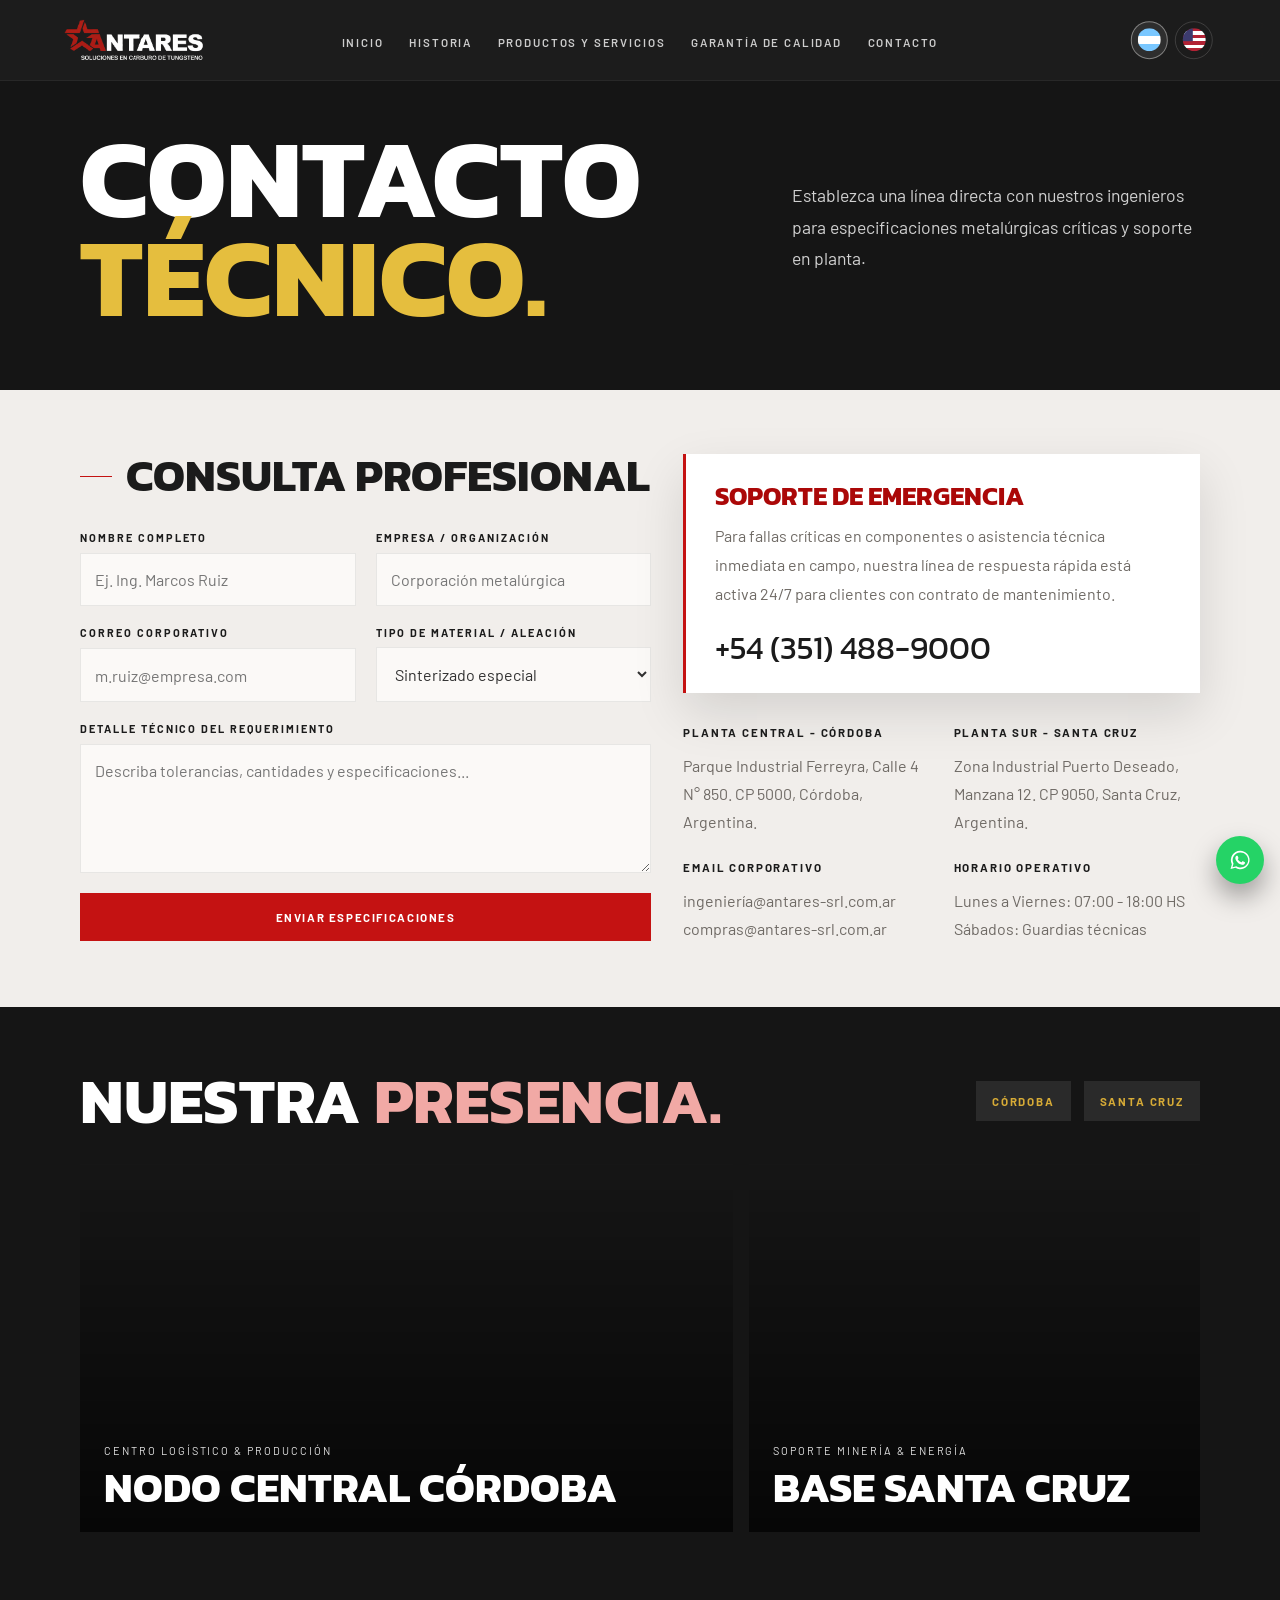
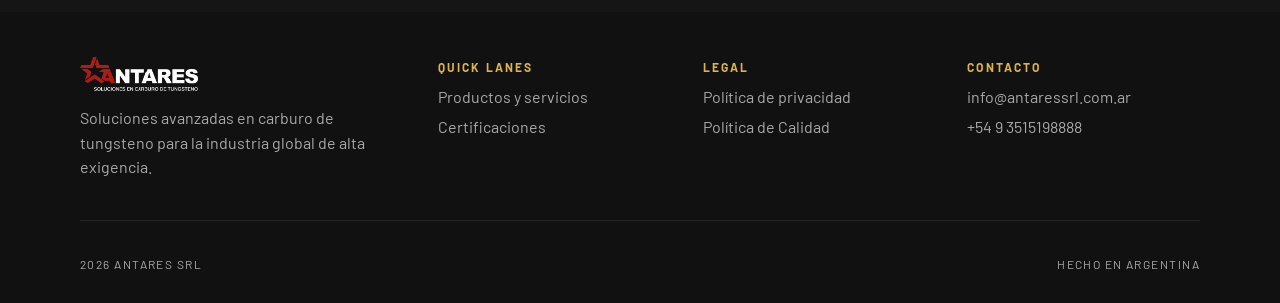
==== pages/contacto.html @ c2bf6ab9 "Empezamos con Garantia de Calidad" ====
<!DOCTYPE html>
<html lang="es">
<head>
  <meta charset="UTF-8">
  <meta name="viewport" content="width=device-width, initial-scale=1.0">
  <meta name="description" content="Contacto técnico Antares SRL para especificaciones metalúrgicas críticas, soporte en planta y consultas profesionales.">
  <title>Antares SRL | Contacto técnico</title>
  <link rel="preconnect" href="https://fonts.googleapis.com">
  <link rel="preconnect" href="https://fonts.gstatic.com" crossorigin>
  <link href="https://fonts.googleapis.com/css2?family=Barlow:wght@400;500;600;700;800&family=Kanit:wght@500;700;800&display=swap" rel="stylesheet">
  <link rel="stylesheet" href="../styles/styles.css">
</head>
<body data-page="contact">
  <a class="skip-link" href="#main-content">Saltar al contenido</a>

  <header class="site-header">
    <div class="container">
      <nav class="navbar" aria-label="Principal">
        <div class="brand" aria-label="Antares SRL">
          <img src="../assets/img/logonavbar-navbar.png" alt="Antares SRL">
        </div>

        <button
          class="menu-toggle"
          type="button"
          aria-expanded="false"
          aria-controls="mobile-menu"
          aria-label="Abrir menu"
        >
          <span></span>
          <span></span>
          <span></span>
        </button>

        <div class="nav-desktop">
          <ul class="nav-links">
            <li><a href="../index.html" data-i18n="nav.home">Inicio</a></li>
            <li><a href="sobrenosotros.html" data-i18n="nav.history">Historia</a></li>
            <li><a href="productosyservicios.html" data-i18n="nav.products">Productos y servicios</a></li>
            <li><a href="garantiadecalidad.html" data-i18n="nav.quality">Garantía de calidad</a></li>
            <li><a href="contacto.html" data-i18n="nav.contact">Contacto</a></li>
          </ul>

          <div class="nav-tools">
            <div class="language-switcher" role="group" aria-label="Selección de idioma">
              <button class="lang-btn is-active" type="button" data-lang="es" aria-label="Ver sitio en espanol">
                <span class="flag" aria-hidden="true">AR</span>
              </button>
              <button class="lang-btn" type="button" data-lang="en" aria-label="View site in English">
                <span class="flag" aria-hidden="true">US</span>
              </button>
            </div>
          </div>
        </div>
      </nav>
    </div>

    <div class="mobile-menu" id="mobile-menu" hidden>
      <div class="container mobile-menu__inner">
        <ul class="mobile-menu__links">
          <li><a href="../index.html" data-i18n="nav.home">Inicio</a></li>
          <li><a href="sobrenosotros.html" data-i18n="nav.history">Historia</a></li>
          <li><a href="productosyservicios.html" data-i18n="nav.products">Productos y servicios</a></li>
          <li><a href="garantiadecalidad.html" data-i18n="nav.quality">Garantía de calidad</a></li>
          <li><a href="contacto.html" data-i18n="nav.contact">Contacto</a></li>
        </ul>

        <div class="mobile-menu__footer">
          <div class="language-switcher" role="group" aria-label="Selección de idioma responsive">
            <button class="lang-btn is-active" type="button" data-lang="es" aria-label="Ver sitio en espanol">
              <span class="flag" aria-hidden="true">AR</span>
            </button>
            <button class="lang-btn" type="button" data-lang="en" aria-label="View site in English">
              <span class="flag" aria-hidden="true">US</span>
            </button>
          </div>
        </div>
      </div>
    </div>
  </header>

  <main id="main-content">
    <section class="contact-hero section-dark">
      <div class="container contact-hero__grid">
        <div>
          <h1 class="contact-hero__title">
            <span data-i18n="contact.heroTitleLine1">Contacto</span>
            <span class="contact-hero__accent" data-i18n="contact.heroTitleLine2">técnico.</span>
          </h1>
        </div>
        <p class="contact-hero__lead" data-i18n="contact.heroText">Establezca una línea directa con nuestros ingenieros para especificaciones metalúrgicas críticas y soporte en planta.</p>
      </div>
    </section>

    <section class="contact-main">
      <div class="container contact-main__grid">
        <div>
          <div class="contact-section-heading">
            <span class="contact-section-heading__line"></span>
            <h2 data-i18n="contact.formTitle">Consulta profesional</h2>
          </div>

          <form class="contact-form" id="contact-form">
            <label class="contact-form__field">
              <span data-i18n="contact.field1Label">Nombre completo</span>
              <input type="text" name="full_name" data-i18n-placeholder="contact.field1Placeholder" placeholder="Ej. Ing. Marcos Ruiz">
            </label>

            <label class="contact-form__field">
              <span data-i18n="contact.field2Label">Empresa / organización</span>
              <input type="text" name="company" data-i18n-placeholder="contact.field2Placeholder" placeholder="Corporación metalúrgica">
            </label>

            <label class="contact-form__field">
              <span data-i18n="contact.field3Label">Correo corporativo</span>
              <input type="email" name="email" data-i18n-placeholder="contact.field3Placeholder" placeholder="m.ruiz@empresa.com">
            </label>

            <label class="contact-form__field">
              <span data-i18n="contact.field4Label">Tipo de material / aleación</span>
              <select name="material">
                <option value="" data-i18n="contact.optionDefault">Sinterizado especial</option>
                <option value="carburo" data-i18n="contact.option1">Carburo de tungsteno</option>
                <option value="oilgas" data-i18n="contact.option2">Componentes Oil & Gas</option>
                <option value="corte" data-i18n="contact.option3">Herramental de corte</option>
              </select>
            </label>

            <label class="contact-form__field contact-form__field--full">
              <span data-i18n="contact.field5Label">Detalle técnico del requerimiento</span>
              <textarea name="detail" rows="5" data-i18n-placeholder="contact.field5Placeholder" placeholder="Describa tolerancias, cantidades y especificaciones..."></textarea>
            </label>

            <button class="button button--primary button--block contact-form__submit" type="submit" data-i18n="contact.submitButton">Enviar especificaciones</button>
          </form>
        </div>

        <div class="contact-side">
          <article class="contact-alert">
            <h3 data-i18n="contact.alertTitle">Soporte de emergencia</h3>
            <p data-i18n="contact.alertText">Para fallas críticas en componentes o asistencia técnica inmediata en campo, nuestra línea de respuesta rápida está activa 24/7 para clientes con contrato de mantenimiento.</p>
            <a class="contact-alert__phone" href="tel:+543514889000">+54 (351) 488-9000</a>
          </article>

          <div class="contact-details">
            <article class="contact-detail">
              <h3 data-i18n="contact.detail1Title">Planta central - Córdoba</h3>
              <p data-i18n="contact.detail1Text">Parque Industrial Ferreyra, Calle 4 N° 850. CP 5000, Córdoba, Argentina.</p>
            </article>

            <article class="contact-detail">
              <h3 data-i18n="contact.detail2Title">Planta sur - Santa Cruz</h3>
              <p data-i18n="contact.detail2Text">Zona Industrial Puerto Deseado, Manzana 12. CP 9050, Santa Cruz, Argentina.</p>
            </article>

            <article class="contact-detail">
              <h3 data-i18n="contact.detail3Title">Email corporativo</h3>
              <p>ingeniería@antares-srl.com.ar</p>
              <p>compras@antares-srl.com.ar</p>
            </article>

            <article class="contact-detail">
              <h3 data-i18n="contact.detail4Title">Horario operativo</h3>
              <p data-i18n="contact.detail4Text1">Lunes a Viernes: 07:00 - 18:00 HS</p>
              <p data-i18n="contact.detail4Text2">Sábados: Guardias técnicas</p>
            </article>
          </div>
        </div>
      </div>
    </section>

    <section class="contact-presence section-dark">
      <div class="container">
        <div class="contact-presence__header">
          <h2 class="contact-presence__title">
            <span data-i18n="contact.presenceTitleLine1">Nuestra</span>
            <span class="contact-presence__accent" data-i18n="contact.presenceTitleLine2">presencia.</span>
          </h2>

          <div class="contact-presence__tabs">
            <span data-i18n="contact.tab1">Córdoba</span>
            <span data-i18n="contact.tab2">Santa Cruz</span>
          </div>
        </div>

        <div class="contact-presence__grid">
          <article class="presence-card presence-card--large">
            <div class="presence-card__image presence-card__image--cordoba" aria-hidden="true"></div>
            <div class="presence-card__content">
              <p class="presence-card__eyebrow" data-i18n="contact.presenceCard1Eyebrow">Centro logístico & producción</p>
              <h3 data-i18n="contact.presenceCard1Title">Nodo central Córdoba</h3>
            </div>
          </article>

          <article class="presence-card">
            <div class="presence-card__image presence-card__image--santacruz" aria-hidden="true"></div>
            <div class="presence-card__content">
              <p class="presence-card__eyebrow" data-i18n="contact.presenceCard2Eyebrow">Soporte minería & energía</p>
              <h3 data-i18n="contact.presenceCard2Title">Base Santa Cruz</h3>
            </div>
          </article>
        </div>
      </div>
    </section>
  </main>

  <footer class="site-footer">
    <div class="container footer__grid">
      <div>
        <a class="brand brand--footer" href="../index.html" aria-label="Antares SRL inicio">
          <img src="../assets/img/logonavbar-navbar.png" alt="Antares SRL">
        </a>
        <p class="footer__text" data-i18n="footer.description">Soluciones avanzadas en carburo de tungsteno para la industria global de alta exigencia.</p>
      </div>

      <div>
        <h3 class="footer__title" data-i18n="footer.linksTitle">Quick lanes</h3>
        <ul class="footer__list">
          <li><a href="productosyservicios.html" data-i18n="footer.link1">Productos y servicios</a></li>
          <li><a href="garantiadecalidad.html" data-i18n="footer.link2">Certificaciones</a></li>
        </ul>
      </div>

      <div>
        <h3 class="footer__title" data-i18n="footer.legalTitle">Legal</h3>
        <ul class="footer__list">
          <li><a href="#" data-i18n="footer.legal1">Política de privacidad</a></li>
          <li><a href="garantiadecalidad.html" data-i18n="footer.legal2">Política de Calidad</a></li>
        </ul>
      </div>

      <div>
        <h3 class="footer__title" data-i18n="footer.contactTitle">Contacto</h3>
        <ul class="footer__list footer__list--contact">
          <li><a href="mailto:info@antaressrl.com.ar" data-i18n="footer.contactEmail">info@antaressrl.com.ar</a></li>
          <li><a href="tel:+5493515198888" data-i18n="footer.contactPhone">+54 9 3515198888</a></li>
        </ul>
      </div>
    </div>
    <div class="container footer__bottom">
      <p data-i18n="footer.copy">2026 ANTARES SRL</p>
      <p data-i18n="footer.signature">HECHO EN ARGENTINA</p>
    </div>
  </footer>

  <a class="whatsapp-fab" href="https://wa.me/5493515198888?text=Hola%20Antares%2C%20quisiera%20hacer%20una%20consulta." target="_blank" rel="noopener noreferrer" aria-label="Escribir por WhatsApp" title="WhatsApp">WA</a>

  <script src="../script/script.js" defer></script>
</body>
</html>
---- styles/styles.css ----
:root {
  --color-bg: #f2efec;
  --color-surface: #ffffff;
  --color-surface-alt: #e8e1db;
  --color-dark: #101010;
  --color-dark-soft: #292929;
  --color-text: #1b1b1b;
  --color-text-muted: #6f6a65;
  --color-text-inverse: #f5f0ea;
  --color-line: rgba(255, 255, 255, 0.12);
  --color-line-dark: rgba(16, 16, 16, 0.08);
  --color-accent: #c41212;
  --color-accent-deep: #7d0f0f;
  --color-gold: #d8a63b;
  --container: min(1120px, calc(100% - 2rem));
  --header-height: 5rem;
  --radius-sm: 0.25rem;
  --radius-md: 0.5rem;
  --radius-lg: 1rem;
  --shadow-soft: 0 1.25rem 3rem rgba(8, 8, 8, 0.12);
  --transition: 200ms ease;
}

*,
*::before,
*::after {
  box-sizing: border-box;
}

html {
  scroll-behavior: smooth;
  overflow-x: hidden;
}

body {
  margin: 0;
  min-width: 0;
  overflow-x: hidden;
  font-family: "Barlow", sans-serif;
  background: var(--color-bg);
  color: var(--color-text);
}

img {
  display: block;
  max-width: 100%;
}

a {
  color: inherit;
  text-decoration: none;
}

button,
input,
textarea,
select {
  font: inherit;
}

button {
  cursor: pointer;
}

.skip-link {
  position: absolute;
  top: -3rem;
  left: 1rem;
  z-index: 200;
  padding: 0.75rem 1rem;
  background: var(--color-surface);
  color: var(--color-dark);
  transition: top var(--transition);
}

.skip-link:focus {
  top: 1rem;
}

.container {
  width: var(--container);
  margin: 0 auto;
}

.section-dark {
  background: var(--color-dark);
  color: var(--color-text-inverse);
}

.eyebrow {
  margin: 0 0 1rem;
  font-size: 0.7rem;
  font-weight: 700;
  letter-spacing: 0.3em;
  text-transform: uppercase;
}

.eyebrow--gold {
  color: var(--color-gold);
}

.eyebrow--muted {
  color: #9a938c;
}

.eyebrow--red {
  color: #dd4d4d;
}

.section-title {
  margin: 0;
  max-width: 16ch;
  font-family: "Kanit", sans-serif;
  font-size: clamp(2.2rem, 4.5vw, 4rem);
  line-height: 0.95;
  text-transform: uppercase;
}

.section-title--light {
  color: var(--color-text-inverse);
}

.section-text,
.section-kicker,
.footer__text,
.sector-item p,
.portfolio-card p {
  color: var(--color-text-muted);
  line-height: 1.7;
}

.section-kicker--light {
  color: rgba(245, 240, 234, 0.68);
}

.section-marker {
  width: 0.125rem;
  height: 2.5rem;
  margin-bottom: 1.5rem;
  background: var(--color-accent);
}

.button {
  display: inline-flex;
  align-items: center;
  justify-content: center;
  min-height: 3rem;
  padding: 0.95rem 1.6rem;
  border: 1px solid transparent;
  font-size: 0.72rem;
  font-weight: 700;
  letter-spacing: 0.14em;
  text-transform: uppercase;
  transition: transform var(--transition), background-color var(--transition), border-color var(--transition), color var(--transition);
}

.button:hover,
.button:focus-visible {
  transform: translateY(-2px);
}

.button--primary {
  background: var(--color-accent);
  color: #fff;
}

.button--primary:hover,
.button--primary:focus-visible {
  background: #dc1b1b;
}

.button--ghost {
  border-color: rgba(255, 255, 255, 0.2);
  color: var(--color-text-inverse);
  background: rgba(255, 255, 255, 0.02);
}

.button--ghost:hover,
.button--ghost:focus-visible {
  border-color: rgba(255, 255, 255, 0.45);
  background: rgba(255, 255, 255, 0.08);
}

.button--light {
  background: #fff;
  color: var(--color-dark);
}

.button--small {
  min-height: 2.6rem;
  padding-inline: 1.2rem;
}

.button--block {
  width: 100%;
}

.text-link {
  display: inline-flex;
  align-items: center;
  gap: 0.5rem;
  margin-top: 1.4rem;
  font-size: 0.72rem;
  font-weight: 700;
  letter-spacing: 0.16em;
  text-transform: uppercase;
}

.text-link::after {
  content: "->";
}

.site-header {
  position: sticky;
  top: 0;
  z-index: 100;
  background: rgba(10, 10, 10, 0.92);
  backdrop-filter: blur(14px);
  border-bottom: 1px solid rgba(255, 255, 255, 0.05);
}

.navbar {
  display: flex;
  align-items: center;
  justify-content: center;
  min-height: var(--header-height);
  gap: 1rem;
}

body[data-page="home"] .navbar {
  justify-content: center;
}

.brand {
  display: inline-flex;
  align-items: center;
  font-family: "Kanit", sans-serif;
  font-size: 1rem;
  font-weight: 800;
  letter-spacing: 0.08em;
  color: #fff;
}

.brand img {
  display: block;
  height: 2.51rem;
  width: auto;
}

.brand--footer {
  display: inline-block;
  margin-bottom: 0.55rem;
  transform: translateY(-0.2rem);
}

.brand--footer img {
  height: 2.15rem;
}

.nav-desktop {
  display: flex;
  align-items: center;
  gap: 1.5rem;
}

.nav-links,
.footer__list,
.mobile-menu__links {
  margin: 0;
  padding: 0;
  list-style: none;
}

.nav-links {
  display: flex;
  align-items: center;
  gap: 1.6rem;
}

.nav-links a,
.mobile-menu__links a {
  position: relative;
  font-size: 0.72rem;
  font-weight: 600;
  letter-spacing: 0.16em;
  text-transform: uppercase;
  color: rgba(255, 255, 255, 0.78);
}

.nav-links a:hover,
.nav-links a:focus-visible,
.mobile-menu__links a:hover,
.mobile-menu__links a:focus-visible {
  color: #fff;
}

.nav-links a::after,
.mobile-menu__links a::after {
  content: "";
  position: absolute;
  left: 0;
  bottom: -0.4rem;
  width: 100%;
  height: 1px;
  transform: scaleX(0);
  transform-origin: left;
  background: var(--color-accent);
  transition: transform var(--transition);
}

.nav-links a:hover::after,
.nav-links a:focus-visible::after,
.mobile-menu__links a:hover::after,
.mobile-menu__links a:focus-visible::after {
  transform: scaleX(1);
}

.nav-tools {
  display: flex;
  align-items: center;
  gap: 1rem;
}

.whatsapp-fab {
  position: fixed;
  right: max(1rem, env(safe-area-inset-right));
  bottom: max(1rem, env(safe-area-inset-bottom));
  z-index: 220;
  display: inline-flex;
  align-items: center;
  justify-content: center;
  width: 3rem;
  height: 3rem;
  border-radius: 999px;
  background: #25d366;
  color: transparent;
  font-size: 0;
  box-shadow: 0 0.8rem 1.6rem rgba(0, 0, 0, 0.35);
  transition: transform var(--transition), box-shadow var(--transition), background-color var(--transition);
}

.whatsapp-fab::before {
  content: "";
  width: 1.34rem;
  height: 1.34rem;
  background-image: url("data:image/svg+xml,%3Csvg xmlns='http://www.w3.org/2000/svg' viewBox='0 0 32 32'%3E%3Cpath fill='%23fff' d='M16 5.3A10.7 10.7 0 0 0 6.8 21l-1.4 5.1 5.3-1.4A10.7 10.7 0 1 0 16 5.3m0-2.3A13 13 0 1 1 9.6 27l-7 1.9L4.5 22A13 13 0 0 1 16 3z'/%3E%3Cpath fill='%23fff' d='M22.2 18.7c-.3-.1-1.8-.9-2.1-1-.3-.1-.5-.2-.8.2-.2.3-.8 1-1 1.2-.2.2-.4.2-.7.1-.3-.2-1.5-.5-2.8-1.7-1-.9-1.7-2-1.9-2.4-.2-.3 0-.5.1-.6.1-.1.3-.4.5-.5.1-.2.2-.3.3-.5.1-.2 0-.4 0-.5-.1-.1-.8-1.9-1-2.5-.2-.5-.4-.5-.7-.5h-.6c-.2 0-.6.1-.9.4-.3.3-1.2 1.2-1.2 2.9s1.2 3.5 1.3 3.8c.2.2 2.4 3.8 5.8 5.1 2.8 1 3.4.8 4 .7.7-.1 2-.9 2.3-1.8.3-.9.3-1.6.2-1.8 0-.2-.3-.3-.6-.5z'/%3E%3C/svg%3E");
  background-repeat: no-repeat;
  background-position: center;
  background-size: contain;
}

.whatsapp-fab:hover,
.whatsapp-fab:focus-visible {
  background: #1fbe5b;
  transform: translateY(-2px);
  box-shadow: 0 1rem 1.8rem rgba(0, 0, 0, 0.4);
}

@media (min-width: 901px) {
  .site-header .navbar {
    position: relative;
  }

  .site-header .brand {
    position: absolute;
    top: 50%;
    left: 0;
    transform: translate(-0.95rem, -50%);
  }

  .nav-desktop {
    justify-content: center;
    gap: 1.5rem;
  }

  .nav-tools {
    position: absolute;
    top: 50%;
    right: 0;
    margin-right: 0;
    transform: translate(0.8rem, -50%);
  }
}

.language-switcher {
  display: inline-flex;
  align-items: center;
  gap: 0.45rem;
}

.lang-btn {
  display: inline-flex;
  align-items: center;
  justify-content: center;
  width: 2.35rem;
  height: 2.35rem;
  border: 1px solid rgba(255, 255, 255, 0.15);
  border-radius: 999px;
  background: transparent;
  color: rgba(255, 255, 255, 0.8);
  transition: border-color var(--transition), background-color var(--transition), color var(--transition), transform var(--transition);
}

.lang-btn:hover,
.lang-btn:focus-visible,
.lang-btn.is-active {
  border-color: rgba(255, 255, 255, 0.4);
  background: rgba(255, 255, 255, 0.08);
  color: #fff;
}

.flag {
  position: relative;
  display: inline-flex;
  align-items: center;
  justify-content: center;
  width: 1.45rem;
  height: 1.45rem;
  border-radius: 999px;
  overflow: hidden;
  font-size: 0.48rem;
  font-weight: 800;
  letter-spacing: 0.05em;
  text-indent: -999px;
}

.flag::before {
  content: "";
  position: absolute;
  inset: 0;
}

[data-lang="es"] .flag::before {
  background:
    linear-gradient(to bottom, #79c7ff 0 33.33%, #ffffff 33.33% 66.66%, #79c7ff 66.66% 100%);
}

[data-lang="en"] .flag::before {
  background:
    linear-gradient(to bottom, #b22234 0 14.28%, #ffffff 14.28% 28.56%, #b22234 28.56% 42.84%, #ffffff 42.84% 57.12%, #b22234 57.12% 71.4%, #ffffff 71.4% 85.68%, #b22234 85.68% 100%);
}

[data-lang="en"] .flag::after {
  content: "";
  position: absolute;
  top: 0;
  left: 0;
  width: 45%;
  height: 55%;
  background: #3c3b6e;
}

.menu-toggle {
  display: none;
  flex-direction: column;
  gap: 0.32rem;
  padding: 0.5rem;
  border: 0;
  background: transparent;
}

.menu-toggle span {
  width: 1.6rem;
  height: 2px;
  background: #fff;
  transition: transform var(--transition), opacity var(--transition);
}

.menu-toggle.is-open span:nth-child(1) {
  transform: translateY(6px) rotate(45deg);
}

.menu-toggle.is-open span:nth-child(2) {
  opacity: 0;
}

.menu-toggle.is-open span:nth-child(3) {
  transform: translateY(-6px) rotate(-45deg);
}

.mobile-menu {
  border-top: 1px solid rgba(255, 255, 255, 0.06);
  background: rgba(12, 12, 12, 0.98);
}

.mobile-menu__inner {
  padding: 1.5rem 0 2rem;
}

.mobile-menu__links {
  display: grid;
  gap: 1.2rem;
}

.mobile-menu__footer {
  display: grid;
  gap: 1rem;
  margin-top: 2rem;
}

.hero {
  position: relative;
  min-height: calc(100vh - var(--header-height));
  overflow: clip;
}

.hero__media,
.hero__overlay {
  position: absolute;
  inset: 0;
}

.hero__media {
  background:
    linear-gradient(180deg, rgba(0, 0, 0, 0.25), rgba(0, 0, 0, 0.35)),
    url("../assets/img/soluciones.png") center/cover no-repeat;
  transform: scale(1);
}

.hero__overlay {
  background:
    radial-gradient(circle at 20% 30%, rgba(180, 91, 14, 0.3), transparent 26%),
    linear-gradient(90deg, rgba(0, 0, 0, 0.78), rgba(0, 0, 0, 0.35) 55%, rgba(0, 0, 0, 0.82));
}

.hero__content {
  position: relative;
  display: grid;
  align-content: center;
  justify-items: center;
  min-height: calc(100vh - var(--header-height));
  padding: 5rem 0 6rem;
  text-align: center;
}

.hero__content .eyebrow {
  margin-bottom: -0.85rem;
  transform: translateY(0.55rem);
  text-align: center;
  position: relative;
  z-index: 1;
}

.hero__title {
  margin: 0;
  max-width: 10ch;
  font-family: "Kanit", sans-serif;
  font-size: clamp(3rem, 10vw, 6.5rem);
  line-height: 0.9;
  text-transform: uppercase;
  text-wrap: balance;
}

.hero__title span {
  display: block;
}

.hero__accent {
  color: #e02b2b;
}

.hero__brand-mark {
  display: inline-flex;
  align-items: center;
  justify-content: center;
  width: min(30rem, 78vw);
  margin-top: -0.25rem;
  padding: 0 clamp(1rem, 3vw, 2rem) clamp(1rem, 3vw, 2rem);
  filter: drop-shadow(0 1.25rem 2rem rgba(0, 0, 0, 0.48));
}

.hero__brand-mark img {
  width: 100%;
  height: auto;
}

.hero__actions {
  display: flex;
  flex-wrap: wrap;
  justify-content: center;
  gap: 1rem;
  margin-top: 2rem;
}

.about-hero {
  position: relative;
  min-height: 44rem;
  overflow: clip;
}

.about-hero__image,
.about-hero__overlay {
  position: absolute;
  inset: 0;
}

.about-hero__image {
  background:
    url("../assets/img/siterizadodeprecision.png") center/cover no-repeat;
}

.about-hero__overlay {
  background:
    linear-gradient(90deg, rgba(10, 10, 10, 0.86) 0%, rgba(10, 10, 10, 0.62) 48%, rgba(10, 10, 10, 0.25) 100%),
    linear-gradient(180deg, rgba(10, 10, 10, 0.08), rgba(10, 10, 10, 0.2));
}

.about-hero__content {
  position: relative;
  display: grid;
  align-content: center;
  min-height: 44rem;
  padding: 4rem 0 5rem;
}

.about-hero__title {
  margin: 0;
  max-width: 8ch;
  font-family: "Kanit", sans-serif;
  font-size: clamp(3rem, 9vw, 6.1rem);
  line-height: 0.9;
  text-transform: uppercase;
}

.about-hero__title span {
  display: block;
}

.about-hero__accent {
  color: #cf1414;
}

.about-hero__lead {
  max-width: 38rem;
  margin: 1.5rem 0 0;
  color: rgba(255, 255, 255, 0.8);
  line-height: 1.75;
}

.about-story {
  padding: 4rem 0 4.5rem;
  background: #f1eeeb;
}

.about-story__grid {
  display: grid;
  grid-template-columns: minmax(0, 0.95fr) minmax(22rem, 1.15fr);
  gap: 2rem;
  align-items: start;
}

.about-story__title,
.about-capacity__title {
  margin: 0 0 1.5rem;
  font-family: "Kanit", sans-serif;
  font-size: clamp(2.2rem, 5vw, 4rem);
  line-height: 0.9;
  text-transform: uppercase;
}

.about-story__copy p {
  margin: 0 0 1.5rem;
  max-width: 31rem;
  color: var(--color-text-muted);
  line-height: 1.8;
}

.about-story__metric {
  display: flex;
  align-items: baseline;
  gap: 1rem;
  margin-top: 2rem;
}

.about-story__metric strong {
  font-family: "Kanit", sans-serif;
  font-size: 2.4rem;
  line-height: 1;
  color: var(--color-accent);
}

.about-story__metric span {
  font-size: 0.72rem;
  letter-spacing: 0.18em;
  text-transform: uppercase;
  color: #7c746d;
}

.about-story__media {
  display: grid;
  grid-template-columns: repeat(2, minmax(0, 1fr));
  gap: 1rem;
}

.about-story__image {
  min-height: 22rem;
  margin: 0;
  border-bottom: 2px solid var(--color-accent);
  box-shadow: var(--shadow-soft);
}

.about-story__image--landscape {
  grid-column: 1 / -1;
  min-height: 12rem;
}

.about-story__image--powder {
  background:
    linear-gradient(180deg, rgba(0, 0, 0, 0.18), rgba(0, 0, 0, 0.18)),
    url("../assets/img/HyN.png") center/cover no-repeat;
}

.about-story__image--machining {
  background:
    linear-gradient(180deg, rgba(0, 0, 0, 0.18), rgba(0, 0, 0, 0.18)),
    url("../assets/img/abuelo.png") center/cover no-repeat;
}

.about-story__image--landscape {
  background:
    linear-gradient(180deg, rgba(0, 0, 0, 0.12), rgba(0, 0, 0, 0.12)),
    url("../assets/img/pampaolaen.png") center/cover no-repeat;
}

.about-story__image--hyn-pampa {
  grid-column: 1 / -1;
  min-height: 0;
  border-bottom: 0;
  box-shadow: none;
}

.about-story__image--hyn-pampa img {
  width: min(100%, 44rem);
  margin: 0 auto;
  filter: none;
  border-bottom: 2px solid var(--color-accent);
  box-shadow: var(--shadow-soft);
}

.about-capacity {
  padding: 4.5rem 0 5rem;
}

.about-capacity__title {
  color: #fff;
}

.about-capacity__grid {
  display: grid;
  grid-template-columns: minmax(0, 1.2fr) minmax(22rem, 1fr);
  gap: 1rem;
}

.capacity-card {
  position: relative;
  overflow: hidden;
  min-height: 12rem;
  background: #1b1b1b;
  border: 1px solid rgba(255, 255, 255, 0.08);
}

.capacity-card__content {
  position: relative;
  z-index: 1;
  height: 100%;
  padding: 1.75rem;
}

.capacity-card__content h3 {
  margin: 0 0 0.75rem;
  color: #fff;
  font-family: "Kanit", sans-serif;
  font-size: 1.25rem;
  text-transform: uppercase;
}

.capacity-card__content p {
  margin: 0;
  max-width: 26rem;
  color: rgba(255, 255, 255, 0.74);
  line-height: 1.7;
}

.capacity-card--main {
  min-height: 28rem;
}

.capacity-card__image {
  position: absolute;
  inset: 0;
  background:
    linear-gradient(180deg, rgba(0, 0, 0, 0.18), rgba(0, 0, 0, 0.74)),
    url("../assets/img/planta.png") center/cover no-repeat;
}

.capacity-card__index {
  display: inline-block;
  margin-bottom: 1rem;
  font-family: "Kanit", sans-serif;
  font-size: 2.1rem;
  color: #e0b13a;
}

.capacity-stack {
  display: grid;
  gap: 1rem;
}

.capacity-card--wide {
  min-height: 14rem;
  border-right: 2px solid var(--color-accent);
  background: linear-gradient(135deg, #262626, #171717);
}

.capacity-stack__row {
  display: grid;
  grid-template-columns: minmax(0, 1fr) minmax(12rem, 0.78fr);
  gap: 1rem;
}

.capacity-card--logo {
  border-left: 2px solid var(--color-accent);
}

.capacity-card__mark {
  display: inline-block;
  margin-bottom: 2rem;
  color: var(--color-accent);
  font-family: "Kanit", sans-serif;
  font-size: 1.8rem;
  letter-spacing: 0.06em;
  text-transform: uppercase;
}

.capacity-card__mark--compact {
  font-size: 1rem;
  font-weight: 700;
  letter-spacing: 0.08em;
  line-height: 1.4;
}

.capacity-card--narrow {
  border-left: 2px solid #d7ab36;
}

.capacity-card__symbol {
  display: inline-block;
  margin-bottom: 2rem;
  color: #d7ab36;
  font-family: "Kanit", sans-serif;
  font-size: 0.95rem;
  font-weight: 700;
  letter-spacing: 0.08em;
  line-height: 1.4;
  text-transform: uppercase;
}

.about-timeline {
  display: grid;
  grid-template-columns: repeat(4, minmax(0, 1fr));
  gap: 2rem;
  margin-top: 4rem;
}

.timeline-item {
  position: relative;
  padding-top: 1.5rem;
}

.timeline-item::before {
  content: "";
  position: absolute;
  left: 0;
  top: 0;
  width: 1px;
  height: 1rem;
  background: #d9ab37;
}

.timeline-item::after {
  content: "";
  position: absolute;
  left: -0.2rem;
  top: 0.6rem;
  width: 0.45rem;
  height: 0.45rem;
  border-radius: 50%;
  background: #d9ab37;
}

.timeline-item__year {
  display: inline-block;
  margin-bottom: 1rem;
  color: #d9ab37;
  font-family: "Kanit", sans-serif;
  font-size: 1.8rem;
}

.timeline-item h3 {
  margin: 0 0 0.6rem;
  color: #fff;
  font-size: 0.85rem;
  letter-spacing: 0.08em;
  text-transform: uppercase;
}

.timeline-item p {
  margin: 0;
  color: rgba(255, 255, 255, 0.7);
  line-height: 1.7;
}

.about-cta {
  padding: 4.5rem 0 5rem;
  border-top: 1px solid rgba(255, 255, 255, 0.06);
}

.about-cta__content {
  display: grid;
  justify-items: center;
  text-align: center;
}

.about-cta__eyebrow {
  padding: 0.4rem 0.8rem;
  border: 1px solid rgba(216, 166, 59, 0.55);
}

.about-cta__title {
  margin: 1rem 0 2rem;
  font-family: "Kanit", sans-serif;
  font-size: clamp(2.5rem, 7vw, 5rem);
  line-height: 0.92;
  text-transform: uppercase;
}

.about-cta__title span {
  display: block;
}

.about-cta__accent {
  color: var(--color-accent);
}

.about-cta__actions {
  display: flex;
  flex-wrap: wrap;
  justify-content: center;
  gap: 1rem;
}

.about-footer {
  padding: 2.5rem 0 2rem;
  border-top: 1px solid rgba(255, 255, 255, 0.08);
  background: #111111;
  color: rgba(255, 255, 255, 0.72);
}

.about-footer__grid {
  display: grid;
  grid-template-columns: minmax(0, 1.1fr) minmax(0, 1fr) minmax(14rem, 0.9fr);
  gap: 2rem;
  align-items: start;
}

.about-footer__brand {
  margin: 0 0 1rem;
  color: #d9ab37;
  font-size: 1rem;
}

.about-footer__links {
  display: grid;
  gap: 0.8rem;
  font-size: 0.72rem;
  letter-spacing: 0.16em;
  text-transform: uppercase;
}

.about-footer__location,
.about-footer__copy {
  font-size: 0.82rem;
  line-height: 1.7;
}

.about-footer__copy {
  grid-column: 3;
  align-self: end;
}

.products-hero,
.products-section {
  background: #141414;
  color: #fff;
}

.products-hero {
  padding: 3rem 0 2.5rem;
}

.products-hero__grid {
  display: grid;
  grid-template-columns: minmax(0, 1.1fr) minmax(12rem, 0.35fr);
  gap: 2rem;
  align-items: end;
}

.products-hero__title {
  margin: 0;
  font-family: "Kanit", sans-serif;
  font-size: clamp(3.5rem, 10vw, 6.8rem);
  line-height: 0.9;
  text-transform: uppercase;
}

.products-hero__title span {
  display: block;
}

.products-hero__accent {
  color: var(--color-accent);
}

.products-hero__lead {
  max-width: 42rem;
  margin: 1.5rem 0 0;
  color: rgba(255, 255, 255, 0.8);
  font-size: 1.1rem;
  line-height: 1.8;
}

.products-hero__cert {
  padding-left: 1.25rem;
  border-left: 2px solid #d7ab36;
  font-size: 0.78rem;
  line-height: 1.7;
  text-transform: uppercase;
}

.products-hero__cert-label {
  margin: 0 0 0.4rem;
  color: #d7ab36;
  letter-spacing: 0.16em;
}

.products-hero__cert p {
  margin: 0;
}

.products-section {
  padding: 2.2rem 0 4rem;
}

.products-section--oilgas {
  padding-top: 1rem;
  padding-bottom: 5rem;
}

.products-section--services {
  padding-top: 0;
  padding-bottom: 4.5rem;
}

.products-heading {
  display: flex;
  align-items: center;
  gap: 0.9rem;
  margin-bottom: 2rem;
}

.products-heading__line {
  width: 1.9rem;
  height: 0.12rem;
  background: #d7ab36;
}

.products-heading h2 {
  margin: 0;
  font-family: "Kanit", sans-serif;
  font-size: clamp(1.9rem, 4vw, 3rem);
  line-height: 1;
  text-transform: uppercase;
}

.products-heading h2,
.tech-card h3,
.tech-card__tag,
.oilgas-info h3,
.oilgas-info__tag,
.service-card h3,
.catalog-modal__title,
.catalog-modal__card h3,
.products-band h2 {
  overflow-wrap: anywhere;
}

.products-cards {
  display: grid;
  grid-template-columns: repeat(4, minmax(0, 1fr));
  gap: 1.2rem;
}

.tooling-grid {
  display: grid;
  grid-template-columns: minmax(0, 1.35fr) minmax(22rem, 0.95fr);
  gap: 1.5rem;
  align-items: stretch;
}

.products-cards--tooling {
  grid-template-columns: repeat(2, minmax(0, 1fr));
  grid-auto-rows: auto;
}

.products-cards--tooling .tech-card {
  min-height: 0;
  aspect-ratio: 1 / 1;
}

.tooling-hero-card {
  position: relative;
  min-height: 28rem;
  overflow: hidden;
  background: #1c1c1c;
  box-shadow: 0 1.4rem 3rem rgba(0, 0, 0, 0.22);
}

.tooling-hero-card__image {
  position: absolute;
  inset: 0;
  background:
    linear-gradient(90deg, rgba(20, 20, 20, 0.18), rgba(20, 20, 20, 0.7)),
    url("../assets/img/catalogo/01Herramental.jpeg") center/cover no-repeat;
  opacity: 0.9;
  transform: scale(1.01);
}

.tech-card {
  min-height: 18rem;
  padding: 1.5rem;
  background: #2b2b2b;
  border: 1px solid rgba(255, 255, 255, 0.05);
  border-bottom-color: rgba(0, 0, 0, 0.28);
  box-shadow: 0 1rem 2.5rem rgba(0, 0, 0, 0.16);
}

.tech-card--trigger {
  width: 100%;
  color: inherit;
  text-align: left;
  cursor: pointer;
  transition: transform 180ms ease, box-shadow 180ms ease;
}

.tech-card--trigger:hover {
  transform: translateY(-2px);
  box-shadow: 0 1.35rem 2.8rem rgba(0, 0, 0, 0.22);
}

.tech-card--mechas-bg {
  background:
    linear-gradient(180deg, rgba(43, 43, 43, 0.62), rgba(28, 28, 28, 0.74)),
    url("../assets/img/catalogo/brocas/BrocaEscalonadaR.png") center 58%/cover no-repeat,
    #2b2b2b;
}

.tech-card--fresas-bg {
  background:
    linear-gradient(180deg, rgba(43, 43, 43, 0.62), rgba(28, 28, 28, 0.74)),
    url("../assets/img/catalogo/fresas/FresaIntegral.png?v=2") center 58%/cover no-repeat,
    #2b2b2b;
}

.tech-card--escariadores-bg {
  background:
    linear-gradient(180deg, rgba(43, 43, 43, 0.62), rgba(28, 28, 28, 0.78)),
    url("../assets/img/catalogo/escariadores/Escariador.png") center 58%/cover no-repeat,
    #2b2b2b;
}

.tech-card--insertos-bg {
  background:
    linear-gradient(180deg, rgba(43, 43, 43, 0.62), rgba(28, 28, 28, 0.78)),
    url("../assets/img/catalogo/insertos/Insertos.png?v=2") center 58%/cover no-repeat,
    #2b2b2b;
}

.tech-card__top {
  display: flex;
  align-items: center;
  justify-content: space-between;
  margin-bottom: 2.2rem;
}

.tech-card__icon {
  color: #d7ab36;
  font-family: "Kanit", sans-serif;
  font-size: 1.4rem;
  letter-spacing: -0.08em;
}

.tech-card__code {
  color: rgba(255, 255, 255, 0.22);
  font-size: 0.65rem;
  letter-spacing: 0.12em;
  text-transform: uppercase;
}

.tech-card h3 {
  margin: 0 0 0.85rem;
  color: #fff;
  font-size: 1.55rem;
  font-family: "Kanit", sans-serif;
  line-height: 1;
}

.tech-card__tag {
  display: inline-block;
  margin-top: 2rem;
  color: #d7ab36;
  font-size: 0.72rem;
  letter-spacing: 0.18em;
  text-transform: uppercase;
}

.tech-card p {
  margin: 0 0 1.8rem;
  color: rgba(255, 255, 255, 0.72);
  line-height: 1.7;
}

.tech-card__specs {
  margin: 0;
  display: grid;
  gap: 0.65rem;
}

.tech-card__specs div {
  display: flex;
  justify-content: space-between;
  gap: 1rem;
  font-size: 0.72rem;
  text-transform: uppercase;
}

.tech-card__specs dt {
  color: rgba(255, 255, 255, 0.45);
  letter-spacing: 0.12em;
}

.tech-card__specs dd {
  margin: 0;
  color: #fff;
}

.oilgas-grid {
  display: grid;
  grid-template-columns: minmax(0, 1.35fr) minmax(22rem, 0.95fr);
  gap: 1.5rem;
}

.products-section--oilgas .oilgas-hero-card {
  order: 2;
}

.products-section--oilgas .oilgas-stack {
  order: 1;
}

.oilgas-hero-card {
  position: relative;
  min-height: 28rem;
  overflow: hidden;
  background: #1c1c1c;
}

.oilgas-hero-card__image {
  position: absolute;
  inset: 0;
  background:
    linear-gradient(180deg, rgba(0, 0, 0, 0.28), rgba(0, 0, 0, 0.78)),
    url("../assets/img/catalogo/02/ControlPresion.png") center/cover no-repeat;
  opacity: 0.72;
}

.oilgas-hero-card__content {
  position: absolute;
  left: 2rem;
  bottom: 2rem;
  max-width: 22rem;
}

.oilgas-hero-card__content h3 {
  margin: 0 0 1rem;
  padding-left: 1rem;
  border-left: 2px solid #d7ab36;
  font-family: "Kanit", sans-serif;
  font-size: clamp(2rem, 5vw, 3rem);
  line-height: 0.9;
  text-transform: uppercase;
}

.oilgas-hero-card__content p {
  margin: 0;
  color: rgba(255, 255, 255, 0.8);
  line-height: 1.7;
}

.oilgas-stack {
  display: grid;
  grid-template-columns: repeat(2, minmax(0, 1fr));
  gap: 1rem;
}

.oilgas-stack__row {
  display: grid;
  grid-template-columns: repeat(2, minmax(0, 1fr));
  gap: 1rem;
}

.oilgas-info {
  min-height: 10rem;
  padding: 1.5rem;
  background: #2b2b2b;
}

.oilgas-info--trigger {
  width: 100%;
  border: none;
  color: inherit;
  text-align: left;
  cursor: pointer;
  transition: transform 180ms ease, box-shadow 180ms ease, border-color 180ms ease;
}

.oilgas-info--trigger:hover {
  transform: translateY(-2px);
  box-shadow: 0 1rem 2.6rem rgba(0, 0, 0, 0.24);
}

.oilgas-info--featured {
  background: #181818;
  border-left: 3px solid #f3ada9;
}

.oilgas-info--gold {
  background: #2e2916;
  border: 1px solid rgba(215, 171, 54, 0.24);
}

.oilgas-info h3 {
  margin: 0 0 0.8rem;
  font-family: "Kanit", sans-serif;
  font-size: 1.5rem;
  line-height: 1;
}

.oilgas-info p {
  margin: 0;
  color: rgba(255, 255, 255, 0.72);
  line-height: 1.7;
}

.oilgas-info__tag {
  display: inline-block;
  margin-top: 1.1rem;
  color: #d7ab36;
  font-size: 0.7rem;
  letter-spacing: 0.18em;
  text-transform: uppercase;
}

.catalog-modal {
  position: fixed;
  inset: 0;
  z-index: 220;
  display: grid;
  place-items: center;
  padding: 1.5rem;
}

.catalog-modal[hidden] {
  display: none;
}

.catalog-modal__backdrop {
  position: absolute;
  inset: 0;
  background: rgba(5, 5, 5, 0.74);
  backdrop-filter: blur(8px);
}

.catalog-modal__dialog {
  position: relative;
  z-index: 1;
  width: min(100%, 72rem);
  max-height: calc(100vh - 3rem);
  overflow: auto;
  padding: 2rem;
  background: linear-gradient(180deg, #171717, #101010);
  border: 1px solid rgba(255, 255, 255, 0.08);
  box-shadow: 0 2rem 5rem rgba(0, 0, 0, 0.48);
}

.catalog-modal__close {
  position: absolute;
  top: 1rem;
  right: 1rem;
  width: 2.5rem;
  height: 2.5rem;
  border: 1px solid rgba(255, 255, 255, 0.12);
  background: rgba(255, 255, 255, 0.03);
  color: #fff;
  font-family: "Kanit", sans-serif;
  cursor: pointer;
}

.catalog-modal__header {
  max-width: 40rem;
  margin-bottom: 2rem;
}

.catalog-modal__eyebrow {
  display: inline-block;
  margin-bottom: 0.75rem;
  color: #d7ab36;
  font-size: 0.72rem;
  letter-spacing: 0.18em;
  text-transform: uppercase;
}

.catalog-modal__title {
  margin: 0 0 0.75rem;
  font-family: "Kanit", sans-serif;
  font-size: clamp(2rem, 5vw, 3.6rem);
  line-height: 0.95;
  text-transform: uppercase;
}

.catalog-modal__lead {
  margin: 0;
  color: rgba(255, 255, 255, 0.74);
  line-height: 1.7;
}

.catalog-modal__grid {
  display: grid;
  grid-template-columns: repeat(4, minmax(0, 1fr));
  grid-auto-flow: row;
  grid-auto-rows: minmax(15rem, auto);
  align-content: start;
  align-items: stretch;
  gap: 1.2rem;
}

.catalog-modal__card {
  min-height: 15rem;
  padding: 1.5rem;
  background: #2b2b2b;
  border: 1px solid rgba(255, 255, 255, 0.05);
  box-shadow: 0 1rem 2.5rem rgba(0, 0, 0, 0.16);
}

.catalog-modal__card--spm-bg {
  background:
    linear-gradient(180deg, rgba(20, 20, 20, 0.22), rgba(20, 20, 20, 0.48)),
    url("../assets/img/catalogo/02/PistonFracturaSPM.png") center/cover no-repeat,
    #2b2b2b;
}

.catalog-modal__card--spm-bg h3 {
  text-align: center;
}

.catalog-modal__mark {
  display: inline-block;
  margin-bottom: 2.4rem;
  color: #d7ab36;
  font-family: "Kanit", sans-serif;
  font-size: 1.4rem;
  letter-spacing: -0.08em;
}

.catalog-modal__card h3 {
  margin: 0;
  color: #fff;
  font-family: "Kanit", sans-serif;
  font-size: 1.55rem;
  line-height: 1;
}

.has-modal-open {
  overflow: hidden;
}

.oilgas-info__mini-icon {
  display: inline-block;
  margin-bottom: 1.1rem;
  color: #d7ab36;
  font-family: "Kanit", sans-serif;
  font-size: 1.4rem;
}

.services-grid {
  display: grid;
  grid-template-columns: repeat(4, minmax(0, 1fr));
  gap: 1.2rem;
}

.service-card {
  min-height: 14rem;
  padding: 1.5rem;
  background: #2b2b2b;
  border: 1px solid rgba(255, 255, 255, 0.05);
  box-shadow: 0 1rem 2.5rem rgba(0, 0, 0, 0.16);
}

.service-card--intro {
  grid-column: 1 / -1;
  background: linear-gradient(135deg, #1b1b1b, #121212);
  border-left: 3px solid #d7ab36;
}

.service-card--reafilado {
  background:
    linear-gradient(180deg, rgba(14, 14, 14, 0.45), rgba(14, 14, 14, 0.78)),
    url("../assets/img/servicios/reafilado.jpeg") center/cover no-repeat,
    #2b2b2b;
}

.service-card__eyebrow {
  display: inline-block;
  margin-bottom: 1rem;
  color: #d7ab36;
  font-size: 0.72rem;
  letter-spacing: 0.18em;
  text-transform: uppercase;
}

.service-card__icon {
  display: inline-block;
  margin-bottom: 1.4rem;
  color: #d7ab36;
  font-family: "Kanit", sans-serif;
  font-size: 1.4rem;
  letter-spacing: -0.08em;
}

.service-card h3 {
  margin: 0 0 0.85rem;
  color: #fff;
  font-family: "Kanit", sans-serif;
  font-size: 1.45rem;
  line-height: 1.05;
  overflow-wrap: anywhere;
}

.service-card p {
  margin: 0;
  color: rgba(255, 255, 255, 0.72);
  line-height: 1.7;
}

.products-band {
  padding: 2rem 0 3.5rem;
  background: #141414;
}

.products-band__content {
  display: grid;
  grid-template-columns: minmax(0, 1fr) minmax(18rem, 20rem);
  gap: 2rem;
  align-items: center;
  padding: 2.5rem;
  background: linear-gradient(135deg, #b60505, #cd0d0d);
  color: #fff;
}

.products-band h2 {
  margin: 0 0 0.8rem;
  max-width: 12ch;
  font-family: "Kanit", sans-serif;
  font-size: clamp(2rem, 5vw, 3.8rem);
  line-height: 0.94;
}

.products-band p {
  margin: 0;
  color: rgba(255, 255, 255, 0.84);
  font-style: italic;
}

.products-band__cta {
  display: grid;
  gap: 0.8rem;
  justify-items: start;
}

.products-band__cta span {
  font-size: 0.68rem;
  letter-spacing: 0.18em;
  text-transform: uppercase;
  color: rgba(255, 255, 255, 0.82);
}

.products-footer {
  padding: 3.5rem 0 2.5rem;
  background: #111111;
  border-top: 1px solid rgba(255, 255, 255, 0.08);
  color: rgba(255, 255, 255, 0.72);
}

.products-footer__grid {
  display: grid;
  grid-template-columns: minmax(0, 1fr) minmax(0, 0.95fr) minmax(14rem, 0.95fr);
  gap: 2rem;
}

.products-footer__brand,
.products-footer__title {
  margin: 0 0 1rem;
  color: #d7ab36;
  font-size: 0.9rem;
  letter-spacing: 0.12em;
  text-transform: uppercase;
}

.products-footer__links {
  display: grid;
  gap: 0.8rem;
}

.products-footer__links a,
.products-footer p {
  color: rgba(255, 255, 255, 0.72);
  line-height: 1.7;
}

.products-footer__copy {
  margin-top: 1.5rem;
  font-size: 0.72rem;
  letter-spacing: 0.05em;
}

.quality-hero,
.quality-iso,
.quality-control,
.quality-cta {
  background: #141414;
  color: #fff;
}

.quality-hero {
  padding: 3.5rem 0 2rem;
}

.quality-hero__grid {
  display: grid;
  grid-template-columns: minmax(0, 1fr) minmax(18rem, 0.55fr);
  gap: 2rem;
  align-items: center;
}

.quality-hero__title {
  margin: 0;
  font-family: "Kanit", sans-serif;
  font-size: clamp(3.2rem, 9vw, 6rem);
  line-height: 0.92;
  text-transform: uppercase;
}

.quality-hero__title span {
  display: block;
}

.quality-hero__accent {
  color: #f1a9a5;
}

.quality-hero__note {
  padding-left: 1.6rem;
  border-left: 2px solid #d7ab36;
  color: rgba(255, 255, 255, 0.78);
  line-height: 1.8;
}

.quality-iso {
  padding: 2rem 0 3rem;
}

.quality-iso__card {
  display: grid;
  grid-template-columns: minmax(10rem, 12rem) minmax(0, 1fr);
  gap: 2rem;
  padding: 1.5rem;
  border-left: 2px solid #f1a9a5;
  background: #1a1a1a;
}

.quality-iso__badge {
  display: grid;
  place-items: center;
  min-height: 12rem;
  background: linear-gradient(135deg, #616161, #d3d3d3 50%, #4e4e4e);
}

.quality-iso__seal {
  display: grid;
  place-items: center;
  width: 6.5rem;
  height: 6.5rem;
  border-radius: 50%;
  border: 4px double rgba(255, 255, 255, 0.8);
  color: #ffffff;
  font-family: "Kanit", sans-serif;
  font-size: 1rem;
  line-height: 1.1;
  text-align: center;
  background: rgba(255, 255, 255, 0.18);
}

.quality-iso__content h2 {
  margin: 0 0 0.8rem;
  font-family: "Kanit", sans-serif;
  font-size: clamp(2rem, 4vw, 3rem);
  line-height: 0.96;
}

.quality-iso__content p {
  margin: 0;
  color: rgba(255, 255, 255, 0.76);
  line-height: 1.8;
}

.quality-iso__meta {
  display: flex;
  flex-wrap: wrap;
  gap: 1.5rem;
  margin-top: 1.4rem;
}

.quality-iso__meta span {
  color: #d7ab36;
  font-size: 0.72rem;
  letter-spacing: 0.14em;
  text-transform: uppercase;
}

.quality-control {
  padding: 2rem 0 4rem;
}

.quality-control__heading {
  display: flex;
  align-items: end;
  justify-content: space-between;
  gap: 2rem;
  margin-bottom: 2rem;
}

.quality-control__heading h2 {
  margin: 0;
  font-family: "Kanit", sans-serif;
  font-size: clamp(2rem, 4vw, 3.5rem);
  line-height: 0.95;
}

.quality-control__heading p {
  margin: 0.5rem 0 0;
  color: rgba(255, 255, 255, 0.72);
}

.quality-control__mark {
  color: rgba(241, 169, 165, 0.32);
  font-family: "Kanit", sans-serif;
  font-size: clamp(2rem, 5vw, 4rem);
  line-height: 1;
}

.quality-control__grid {
  display: grid;
  grid-template-columns: minmax(0, 1.15fr) minmax(21rem, 0.85fr);
  gap: 1rem;
}

.quality-control__hero-card {
  position: relative;
  min-height: 25rem;
  overflow: hidden;
  background: #1b1b1b;
}

.quality-control__hero-image {
  position: absolute;
  inset: 0;
  background:
    linear-gradient(180deg, rgba(0, 0, 0, 0.18), rgba(0, 0, 0, 0.6)),
    url("../assets/img/calidad/calidad.png?v=20260504-1223") center/cover no-repeat;
  filter: grayscale(1);
}

.quality-control__hero-content {
  position: absolute;
  left: 1.5rem;
  bottom: 1.5rem;
  max-width: 20rem;
}

.quality-control__hero-content h3 {
  margin: 0 0 0.7rem;
  color: #fff;
  font-family: "Kanit", sans-serif;
  font-size: clamp(1.8rem, 4vw, 2.9rem);
  line-height: 0.95;
}

.quality-control__hero-content p {
  margin: 0;
  color: rgba(255, 255, 255, 0.82);
}

.quality-control__stack {
  display: grid;
  gap: 1rem;
}

.quality-control__row {
  display: grid;
  grid-template-columns: repeat(auto-fit, minmax(13.75rem, 1fr));
  gap: 1rem;
}

.quality-panel {
  min-height: 12rem;
  padding: 1.4rem;
  background: #232323;
}

.quality-panel--featured {
  border-top: 1px solid rgba(241, 169, 165, 0.24);
  border-left: 2px solid #f1a9a5;
}

.quality-panel__eyebrow {
  margin: 0 0 0.7rem;
  color: #d7ab36;
  font-size: 0.68rem;
  letter-spacing: 0.16em;
  text-transform: uppercase;
}

.quality-panel h3 {
  margin: 0 0 0.75rem;
  color: #fff;
  font-family: "Kanit", sans-serif;
  font-size: 1.5rem;
  line-height: 1.08;
  text-wrap: balance;
}

.quality-panel p {
  margin: 0;
  color: rgba(255, 255, 255, 0.74);
  line-height: 1.55;
}

.quality-panel__footer {
  display: flex;
  justify-content: space-between;
  gap: 1rem;
  margin-top: 1.5rem;
  padding-top: 1rem;
  border-top: 1px solid rgba(241, 169, 165, 0.2);
}

.quality-panel__footer span {
  font-size: 0.68rem;
  letter-spacing: 0.14em;
  text-transform: uppercase;
}

.quality-panel__icon {
  display: inline-block;
  margin-bottom: 1rem;
  color: #f1a9a5;
  font-family: "Kanit", sans-serif;
}

.quality-commitment {
  padding: 4rem 0;
  background: #f2efec;
}

.quality-commitment__grid {
  display: grid;
  grid-template-columns: minmax(0, 0.95fr) minmax(20rem, 0.95fr);
  gap: 2rem;
  align-items: center;
}

.quality-commitment__copy h2 {
  margin: 0 0 1.5rem;
  font-family: "Kanit", sans-serif;
  font-size: clamp(2rem, 4vw, 3.4rem);
  line-height: 0.95;
}

.quality-commitment__list {
  margin: 0;
  padding: 0;
  list-style: none;
  display: grid;
  gap: 1.4rem;
}

.quality-commitment__list li {
  display: grid;
  grid-template-columns: 2.2rem minmax(0, 1fr);
  gap: 1rem;
}

.quality-commitment__list span {
  color: #f1a9a5;
  font-family: "Kanit", sans-serif;
  font-size: 1.6rem;
}

.quality-commitment__list h3 {
  margin: 0 0 0.35rem;
  font-size: 1rem;
}

.quality-commitment__list p {
  margin: 0;
  color: var(--color-text-muted);
  line-height: 1.7;
}

.quality-commitment__image-wrap {
  position: relative;
  padding-top: 1.2rem;
  padding-left: 1.2rem;
}

.quality-commitment__frame {
  position: absolute;
  top: 0;
  left: 0;
  width: 2.6rem;
  height: 2.6rem;
  border-top: 2px solid #f1a9a5;
  border-left: 2px solid #f1a9a5;
}

.quality-commitment__image {
  min-height: 21rem;
  background:
    url("https://images.unsplash.com/photo-1517048676732-d65bc937f952?auto=format&fit=crop&w=1000&q=80") center/cover no-repeat;
  filter: grayscale(1);
  box-shadow: var(--shadow-soft);
}

.quality-cta {
  padding: 4rem 0;
}

.quality-cta__box {
  display: grid;
  justify-items: center;
  gap: 1rem;
  padding: 3.5rem 1.5rem;
  text-align: center;
  background: #343434;
  border-bottom: 3px solid #d7ab36;
}

.quality-cta__box h2 {
  margin: 0;
  max-width: 12ch;
  font-family: "Kanit", sans-serif;
  font-size: clamp(2.1rem, 5vw, 3.6rem);
  line-height: 0.95;
}

.quality-cta__box p {
  max-width: 38rem;
  margin: 0;
  color: rgba(255, 255, 255, 0.8);
  line-height: 1.8;
}

.quality-footer {
  padding: 3rem 0 2rem;
  background: #111111;
  border-top: 1px solid rgba(255, 255, 255, 0.08);
  color: rgba(255, 255, 255, 0.72);
}

.quality-footer__grid {
  display: grid;
  grid-template-columns: minmax(0, 1fr) minmax(0, 0.9fr) minmax(14rem, 0.9fr);
  gap: 2rem;
}

.quality-footer__brand,
.quality-footer__title {
  margin: 0 0 1rem;
  color: #d7ab36;
  font-size: 0.84rem;
  letter-spacing: 0.16em;
  text-transform: uppercase;
}

.quality-footer__links {
  display: grid;
  gap: 0.8rem;
}

.quality-footer__links a,
.quality-footer p {
  color: rgba(255, 255, 255, 0.72);
  line-height: 1.7;
}

.quality-footer__bottom {
  margin-top: 2rem;
  padding-top: 1rem;
  border-top: 1px solid rgba(255, 255, 255, 0.08);
  font-size: 0.72rem;
  letter-spacing: 0.05em;
}

.contact-hero,
.contact-presence {
  background: #151515;
  color: #fff;
}

.contact-hero {
  padding: 3rem 0 4rem;
}

.contact-hero__grid {
  display: grid;
  grid-template-columns: minmax(0, 1fr) minmax(18rem, 0.6fr);
  gap: 2rem;
  align-items: center;
}

.contact-hero__title {
  margin: 0;
  font-family: "Kanit", sans-serif;
  font-size: clamp(3.4rem, 10vw, 7rem);
  line-height: 0.88;
  text-transform: uppercase;
}

.contact-hero__title span {
  display: block;
}

.contact-hero__accent {
  color: #e5be3e;
}

.contact-hero__lead {
  margin: 0;
  color: rgba(255, 255, 255, 0.8);
  font-size: 1.1rem;
  line-height: 1.8;
}

.contact-main {
  padding: 4rem 0;
  background: #f1eeeb;
}

.contact-main__grid {
  display: grid;
  grid-template-columns: minmax(0, 1.05fr) minmax(20rem, 0.95fr);
  gap: 2rem;
  align-items: start;
}

.contact-section-heading {
  display: flex;
  align-items: center;
  gap: 0.9rem;
  margin-bottom: 2rem;
}

.contact-section-heading__line {
  width: 2rem;
  height: 0.12rem;
  background: var(--color-accent);
}

.contact-section-heading h2 {
  margin: 0;
  font-family: "Kanit", sans-serif;
  font-size: clamp(1.8rem, 4vw, 2.8rem);
  line-height: 1;
  text-transform: uppercase;
}

.contact-form {
  display: grid;
  grid-template-columns: repeat(2, minmax(0, 1fr));
  gap: 1.25rem;
}

.contact-form__field {
  display: grid;
  gap: 0.55rem;
}

.contact-form__field--full {
  grid-column: 1 / -1;
}

.contact-form__field span {
  font-size: 0.68rem;
  font-weight: 700;
  letter-spacing: 0.18em;
  text-transform: uppercase;
}

.contact-form input,
.contact-form select,
.contact-form textarea {
  width: 100%;
  padding: 1rem 0.9rem;
  border: 1px solid rgba(0, 0, 0, 0.08);
  background: #fbf9f7;
  color: #313131;
}

.contact-form textarea {
  resize: vertical;
}

.contact-form__submit {
  grid-column: 1 / -1;
  justify-self: start;
  min-width: min(100%, 24rem);
}

.contact-side {
  display: grid;
  gap: 2rem;
}

.contact-alert {
  padding: 1.8rem;
  border-left: 3px solid var(--color-accent);
  background: #ffffff;
  box-shadow: var(--shadow-soft);
}

.contact-alert h3 {
  margin: 0 0 0.8rem;
  color: #ab0808;
  font-family: "Kanit", sans-serif;
  font-size: 1.65rem;
  line-height: 1;
  text-transform: uppercase;
}

.contact-alert p {
  margin: 0;
  color: var(--color-text-muted);
  line-height: 1.8;
}

.contact-alert__phone {
  display: inline-block;
  margin-top: 1.5rem;
  font-family: "Kanit", sans-serif;
  font-size: 2rem;
  line-height: 1;
}

.contact-details {
  display: grid;
  grid-template-columns: repeat(2, minmax(0, 1fr));
  gap: 1.5rem;
}

.contact-detail h3 {
  margin: 0 0 0.8rem;
  color: #1b1b1b;
  font-size: 0.72rem;
  letter-spacing: 0.16em;
  text-transform: uppercase;
}

.contact-detail p {
  margin: 0;
  color: var(--color-text-muted);
  line-height: 1.75;
}

.contact-presence {
  padding: 4rem 0 5rem;
}

.contact-presence__header {
  display: flex;
  align-items: center;
  justify-content: space-between;
  gap: 2rem;
  margin-bottom: 2rem;
}

.contact-presence__title {
  margin: 0;
  font-family: "Kanit", sans-serif;
  font-size: clamp(2.2rem, 5vw, 4rem);
  line-height: 0.95;
  text-transform: uppercase;
}

.contact-presence__title span {
  display: inline-block;
}

.contact-presence__accent {
  color: #f1a9a5;
}

.contact-presence__tabs {
  display: flex;
  flex-wrap: wrap;
  gap: 0.8rem;
}

.contact-presence__tabs span {
  padding: 0.8rem 1rem;
  background: #2a2a2a;
  color: #d7ab36;
  font-size: 0.72rem;
  font-weight: 700;
  letter-spacing: 0.16em;
  text-transform: uppercase;
}

.contact-presence__grid {
  display: grid;
  grid-template-columns: minmax(0, 1.45fr) minmax(18rem, 1fr);
  gap: 1rem;
}

.presence-card {
  position: relative;
  overflow: hidden;
  min-height: 20rem;
  background: #1b1b1b;
}

.presence-card--large {
  min-height: 23rem;
}

.presence-card__image {
  position: absolute;
  inset: 0;
  filter: grayscale(1);
}

.presence-card__image--cordoba {
  background:
    linear-gradient(180deg, rgba(0, 0, 0, 0.2), rgba(0, 0, 0, 0.78)),
    url("https://images.unsplash.com/photo-1497366754035-f200968a6e72?auto=format&fit=crop&w=1200&q=80") center/cover no-repeat;
}

.presence-card__image--santacruz {
  background:
    linear-gradient(180deg, rgba(0, 0, 0, 0.2), rgba(0, 0, 0, 0.78)),
    url("https://images.unsplash.com/photo-1504917595217-d4dc5ebe6122?auto=format&fit=crop&w=1200&q=80") center/cover no-repeat;
}

.presence-card__content {
  position: absolute;
  left: 1.5rem;
  right: 1.5rem;
  bottom: 1.5rem;
}

.presence-card__eyebrow {
  margin: 0 0 0.7rem;
  color: rgba(255, 255, 255, 0.88);
  font-size: 0.68rem;
  letter-spacing: 0.18em;
  text-transform: uppercase;
}

.presence-card h3 {
  margin: 0;
  font-family: "Kanit", sans-serif;
  font-size: clamp(1.8rem, 4vw, 2.6rem);
  line-height: 0.95;
  text-transform: uppercase;
}

.contact-footer {
  padding: 3rem 0 2rem;
  background: #111111;
  border-top: 1px solid rgba(255, 255, 255, 0.08);
  color: rgba(255, 255, 255, 0.72);
}

.contact-footer__grid {
  display: grid;
  grid-template-columns: minmax(0, 1fr) minmax(0, 0.8fr) minmax(0, 0.7fr) minmax(12rem, 0.9fr);
  gap: 2rem;
  align-items: start;
}

.contact-footer__brand,
.contact-footer__title {
  margin: 0 0 1rem;
  color: #d7ab36;
  font-size: 0.84rem;
  letter-spacing: 0.16em;
  text-transform: uppercase;
}

.contact-footer__links {
  display: grid;
  gap: 0.8rem;
}

.contact-footer__links a,
.contact-footer p {
  color: rgba(255, 255, 255, 0.72);
  line-height: 1.7;
}

.contact-footer__copy {
  align-self: end;
  font-size: 0.72rem;
  letter-spacing: 0.05em;
}

.page-hero {
  position: relative;
  overflow: hidden;
  padding: 7rem 0 4rem;
}

.page-hero__pattern {
  position: absolute;
  inset: 0;
  background:
    radial-gradient(circle at center, rgba(255, 255, 255, 0.08) 0 1px, transparent 1px) 0 0 / 1rem 1rem,
    linear-gradient(180deg, rgba(255, 255, 255, 0.03), transparent 55%);
  opacity: 0.55;
  pointer-events: none;
}

.page-hero__content {
  position: relative;
}

.page-hero__title {
  margin: 0;
  font-family: "Kanit", sans-serif;
  font-size: clamp(3rem, 8vw, 5.2rem);
  line-height: 0.92;
  text-transform: uppercase;
}

.page-hero__lead {
  max-width: 44rem;
  margin: 1.5rem 0 0;
  color: rgba(245, 240, 234, 0.72);
  font-size: 1.1rem;
  line-height: 1.8;
}

.page-hero--about {
  background:
    radial-gradient(circle at 20% 30%, rgba(90, 90, 90, 0.22), transparent 22%),
    linear-gradient(180deg, #121212, #0a0a0a);
}

.intro {
  padding: 4.5rem 0;
}

.intro__grid {
  display: grid;
  grid-template-columns: minmax(0, 1.4fr) minmax(18rem, 0.9fr);
  gap: 3rem;
  align-items: center;
}

.metrics {
  display: flex;
  flex-wrap: wrap;
  gap: 2rem;
  margin-top: 2rem;
}

.metric strong {
  display: block;
  font-size: 2rem;
  font-weight: 800;
  color: #f2bc47;
}

.metric span {
  display: block;
  margin-top: 0.35rem;
  font-size: 0.72rem;
  letter-spacing: 0.14em;
  text-transform: uppercase;
  color: rgba(255, 255, 255, 0.55);
}

.intro__cards {
  display: grid;
  grid-template-columns: repeat(2, minmax(0, 1fr));
  gap: 1rem;
}

.feature-card {
  min-height: 10rem;
  padding: 1.5rem;
  border: 1px solid rgba(255, 255, 255, 0.07);
}

.feature-card--dark {
  background: #161616;
}

.feature-card--image-bg {
  background:
    linear-gradient(180deg, rgba(22, 22, 22, 0.34), rgba(22, 22, 22, 0.58)),
    url("../assets/img/antridesgaste.png") center/cover no-repeat,
    #161616;
}

.feature-card--image-bg-precision {
  background:
    linear-gradient(180deg, rgba(22, 22, 22, 0.34), rgba(22, 22, 22, 0.58)),
    url("../assets/img/precisionmicrometrica.png") center/cover no-repeat,
    #161616;
}

.feature-card--offset {
  margin-top: 1.2rem;
}

.feature-card__icon {
  display: inline-block;
  margin-bottom: 2.6rem;
  color: var(--color-accent);
  font-weight: 800;
  letter-spacing: -0.08em;
}

.feature-card h3 {
  margin: 0;
  font-size: 0.9rem;
  font-weight: 700;
  letter-spacing: 0.12em;
  text-transform: uppercase;
}

.portfolio {
  padding: 5.5rem 0;
  background: #f3efeb;
}

.section-heading {
  display: grid;
  grid-template-columns: minmax(0, 1fr) minmax(18rem, 21rem);
  gap: 2rem;
  align-items: end;
  margin-bottom: 2.5rem;
}

.portfolio__grid {
  display: grid;
  grid-template-columns: minmax(0, 1.5fr) minmax(18rem, 0.75fr);
  gap: 1rem;
}

.portfolio-card {
  position: relative;
  overflow: hidden;
  min-height: 17rem;
  box-shadow: var(--shadow-soft);
}

.portfolio-card--large {
  min-height: 34rem;
  background: #141414;
  color: #fff;
}

.portfolio-card__image {
  position: absolute;
  inset: 0;
}

.portfolio-card__image--machining {
  background:
    linear-gradient(180deg, transparent 35%, rgba(0, 0, 0, 0.8)),
    url("../assets/img/fresas.jpeg") center/cover no-repeat;
}

.portfolio-card__content {
  position: absolute;
  inset: auto 0 0 0;
  padding: 2rem;
}

.portfolio-card__content--tight {
  position: relative;
  inset: auto;
  display: flex;
  flex-direction: column;
  justify-content: space-between;
  min-height: 100%;
  padding: 2rem;
}

.portfolio-card__line {
  display: block;
  width: 2rem;
  height: 0.2rem;
  margin-bottom: 1rem;
  background: var(--color-gold);
}

.portfolio-card h3 {
  margin: 0 0 0.8rem;
  font-family: "Kanit", sans-serif;
  font-size: clamp(1.7rem, 3vw, 2.6rem);
  line-height: 0.95;
  text-transform: uppercase;
}

.portfolio-card--dark {
  background: #202020;
  color: #fff;
  border-left: 2px solid var(--color-gold);
}

.portfolio-card--escariadores {
  background:
    linear-gradient(180deg, rgba(24, 24, 24, 0.28), rgba(24, 24, 24, 0.4)),
    url("../assets/img/escariadores.png") center/cover no-repeat;
}

.portfolio-card--light {
  background: #fff;
}

.portfolio-card--womoct {
  background:
    linear-gradient(180deg, rgba(255, 255, 255, 0.46), rgba(255, 255, 255, 0.4)),
    url("../assets/img/WOM&OCT.png") center/cover no-repeat;
  color: #101a2b;
}

.portfolio-card--womoct h3,
.portfolio-card--womoct p {
  color: #101a2b;
}

.portfolio-stack {
  display: grid;
  gap: 1rem;
}

.portfolio-card__number {
  margin-top: 2rem;
  align-self: flex-end;
  font-family: "Kanit", sans-serif;
  font-size: 3rem;
  color: rgba(216, 166, 59, 0.7);
}

.portfolio-card__number--accent {
  color: var(--color-accent);
}

.sectors {
  position: relative;
  overflow: hidden;
  min-height: 30rem;
  padding: 3.4rem 0;
}

.sectors::before {
  content: "";
  position: absolute;
  inset: 0;
  background:
    radial-gradient(circle at 50% 0%, rgba(196, 18, 18, 0.18), transparent 32%),
    linear-gradient(180deg, rgba(255, 255, 255, 0.03), transparent 40%);
  opacity: 0.85;
  pointer-events: none;
}

.sectors > .container {
  position: relative;
}

.sectors__intro {
  display: grid;
  justify-items: center;
  min-height: 18rem;
  align-content: center;
  text-align: center;
}

.sectors__intro .section-title {
  max-width: 11ch;
}

.sectors__hint {
  margin-top: 1.25rem;
  color: rgba(255, 255, 255, 0.34);
  font-size: 0.62rem;
  font-weight: 700;
  letter-spacing: 0.28em;
  text-transform: uppercase;
  transition: opacity 320ms ease, transform 320ms ease;
}

.sectors__reveal {
  height: 0;
  overflow: hidden;
  opacity: 0;
  padding-top: 0;
  clip-path: inset(0 0 100% 0);
  transform: translateY(1.2rem);
  transition:
    height 1200ms cubic-bezier(0.22, 1, 0.36, 1),
    clip-path 1200ms cubic-bezier(0.22, 1, 0.36, 1),
    opacity 900ms ease,
    padding-top 900ms ease,
    transform 1000ms cubic-bezier(0.22, 1, 0.36, 1);
}

.sectors.is-expanded .sectors__hint {
  opacity: 0;
  transform: translateY(-0.5rem);
}

.sectors.is-expanded .sectors__reveal {
  opacity: 1;
  padding-top: 1rem;
  clip-path: inset(0);
  transform: translateY(0);
}

.sectors.is-expanded {
  min-height: auto;
}

.sector-list {
  display: grid;
  grid-template-columns: repeat(3, minmax(0, 1fr));
  gap: 1rem;
  min-height: 0;
  overflow: visible;
  opacity: 0;
  transform: translateY(-0.75rem);
  transition: opacity 700ms ease 180ms, transform 900ms cubic-bezier(0.22, 1, 0.36, 1) 120ms;
}

.sectors.is-expanded .sector-list {
  opacity: 1;
  transform: translateY(0);
}

.sector-card {
  position: relative;
  display: grid;
  align-content: end;
  min-height: 18rem;
  overflow: hidden;
  padding: 1.4rem;
  background: #202020;
  isolation: isolate;
  transform: translateY(2.4rem) scale(0.96);
  opacity: 0;
  filter: blur(10px);
  transition:
    transform 900ms cubic-bezier(0.22, 1, 0.36, 1),
    opacity 820ms ease,
    filter 900ms ease,
    box-shadow 220ms ease;
  color: inherit;
  text-decoration: none;
}

.sector-card.is-visible {
  transform: translateY(0) scale(1);
  opacity: 1;
  filter: blur(0);
}

.sector-card::before {
  content: "";
  position: absolute;
  inset: 0;
  z-index: -2;
  background: var(--sector-image) center/cover no-repeat;
  filter: grayscale(1);
  opacity: 0.55;
  transform: scale(1.04);
  transition: opacity 220ms ease, transform 360ms ease;
}

.sector-card::after {
  content: "";
  position: absolute;
  inset: 0;
  z-index: -1;
  background:
    linear-gradient(180deg, rgba(12, 12, 12, 0.15), rgba(12, 12, 12, 0.84)),
    linear-gradient(90deg, rgba(12, 12, 12, 0.5), rgba(12, 12, 12, 0.1));
}

.sector-card:hover {
  box-shadow: 0 1.3rem 2.8rem rgba(0, 0, 0, 0.25);
}

.sector-card:hover::before {
  opacity: 0.75;
  transform: scale(1.08);
}

.sector-card--cta {
  cursor: pointer;
}

.sector-card:focus-visible {
  outline: 2px solid #f4bf43;
  outline-offset: -2px;
}

.sector-card--cta:focus-visible {
  outline: 2px solid #f4bf43;
  outline-offset: -2px;
}

.sector-card--oil {
  --sector-image: url("../assets/img/oil&gas.png");
}

.sector-card--auto {
  --sector-image: url("../assets/img/precisionmicrometrica.png");
}

.sector-card--agro {
  --sector-image: url("../assets/img/antridesgaste.png");
}

.sector-card--aero {
  --sector-image: url("../assets/img/catalogo/01Herramental.jpeg");
}

.sector-card--wood {
  --sector-image: url("../assets/img/fresas.jpeg");
}

.sector-card--ortho {
  --sector-image: url("../assets/img/escariadores.png");
}

.sector-item__index {
  display: inline-block;
  margin-bottom: 0.85rem;
  color: #f4bf43;
  font-weight: 800;
}

.sector-card > div {
  min-height: 6.4rem;
}

.sector-card h3 {
  margin: 0 0 0.45rem;
  font-size: 0.95rem;
  font-weight: 700;
  letter-spacing: 0.08em;
  text-transform: uppercase;
}

.sector-card p {
  margin: 0;
  color: rgba(255, 255, 255, 0.7);
  line-height: 1.65;
}

.cta-band {
  position: relative;
  overflow: hidden;
  padding: 4.8rem 0;
  background: linear-gradient(135deg, #960707, #cc120f 60%, #8f0c0c);
  color: #fff;
}

.cta-band__word {
  position: absolute;
  inset: auto auto 0 -1rem;
  font-family: "Kanit", sans-serif;
  font-size: clamp(5rem, 18vw, 13rem);
  line-height: 0.8;
  color: rgba(255, 255, 255, 0.07);
  text-transform: uppercase;
  pointer-events: none;
}

.cta-band__content {
  position: relative;
  display: flex;
  align-items: center;
  justify-content: space-between;
  gap: 2rem;
}

.cta-band h2 {
  margin: 0;
  max-width: 12ch;
  font-family: "Kanit", sans-serif;
  font-size: clamp(2rem, 5vw, 4rem);
  line-height: 0.92;
  text-transform: uppercase;
}

.about-flow {
  padding: 1rem 0 5.5rem;
}

.section-heading--light {
  margin-bottom: 3rem;
}

.workflow-map {
  display: grid;
  grid-template-columns: repeat(7, minmax(0, 1fr));
  gap: 1.25rem;
  align-items: center;
}

.workflow-node {
  position: relative;
  min-height: 11rem;
  padding: 1.4rem;
  border: 1px solid rgba(255, 255, 255, 0.08);
  border-radius: var(--radius-lg);
  background: linear-gradient(180deg, rgba(41, 41, 41, 0.95), rgba(18, 18, 18, 0.95));
  box-shadow: inset 0 1px 0 rgba(255, 255, 255, 0.04);
}

.workflow-node--success {
  border-color: rgba(32, 194, 120, 0.35);
}

.workflow-node--accent {
  border-color: rgba(212, 18, 18, 0.4);
}

.workflow-node--branch {
  min-height: 10rem;
}

.workflow-node--highlight {
  background: linear-gradient(180deg, rgba(24, 24, 24, 0.98), rgba(9, 9, 9, 0.98));
  border-color: rgba(212, 18, 18, 0.45);
}

.workflow-node__icon {
  display: inline-flex;
  align-items: center;
  justify-content: center;
  min-width: 3.2rem;
  height: 2rem;
  margin-bottom: 1.5rem;
  padding: 0 0.7rem;
  border-radius: 999px;
  background: rgba(255, 255, 255, 0.05);
  color: #ffffff;
  font-size: 0.75rem;
  font-weight: 800;
  letter-spacing: 0.1em;
  text-transform: uppercase;
}

.workflow-node h3 {
  margin: 0 0 0.65rem;
  color: #fff;
  font-size: 1rem;
  font-weight: 700;
}

.workflow-node p {
  margin: 0;
  color: rgba(245, 240, 234, 0.62);
  line-height: 1.65;
}

.workflow-link {
  position: relative;
  display: block;
  height: 2px;
  background: linear-gradient(90deg, rgba(255, 255, 255, 0.05), rgba(255, 255, 255, 0.25), rgba(255, 255, 255, 0.05));
}

.workflow-link::after {
  content: "";
  position: absolute;
  right: -0.05rem;
  top: 50%;
  width: 0.6rem;
  height: 0.6rem;
  border-top: 2px solid rgba(255, 255, 255, 0.32);
  border-right: 2px solid rgba(255, 255, 255, 0.32);
  transform: translateY(-50%) rotate(45deg);
}

.workflow-branch {
  grid-column: 5 / span 3;
  display: grid;
  grid-template-columns: repeat(2, minmax(0, 1fr));
  gap: 1rem;
  margin-top: 1rem;
  position: relative;
}

.workflow-branch__line {
  position: absolute;
  top: -1.35rem;
  left: 25%;
  right: 25%;
  height: 1.35rem;
  border-top: 2px solid rgba(255, 255, 255, 0.18);
  border-left: 2px solid rgba(255, 255, 255, 0.18);
  border-right: 2px solid rgba(255, 255, 255, 0.18);
  border-top-left-radius: 1rem;
  border-top-right-radius: 1rem;
}

.about-overview {
  padding: 5.5rem 0;
  background: #f3efeb;
}

.about-overview__grid {
  display: grid;
  grid-template-columns: minmax(0, 1.15fr) minmax(18rem, 0.85fr);
  gap: 2rem;
  align-items: start;
}

.about-story-card {
  padding: 2rem;
  background: #fff;
  border-left: 4px solid var(--color-accent);
  box-shadow: var(--shadow-soft);
}

.about-stats {
  display: grid;
  gap: 1rem;
}

.about-stat {
  padding: 1.6rem;
  background: #161616;
  color: #fff;
  box-shadow: var(--shadow-soft);
}

.about-stat strong {
  display: block;
  margin-bottom: 0.6rem;
  font-family: "Kanit", sans-serif;
  font-size: clamp(1.9rem, 4vw, 2.8rem);
  line-height: 0.95;
  color: #f2bc47;
}

.about-stat span {
  display: block;
  color: rgba(255, 255, 255, 0.72);
  line-height: 1.6;
  text-transform: uppercase;
  letter-spacing: 0.08em;
  font-size: 0.78rem;
}

.site-footer {
  padding: 3rem 0 1.25rem;
  background: #111111;
  color: #fff;
}

.footer__grid {
  display: grid;
  grid-template-columns: minmax(0, 1.4fr) repeat(3, minmax(10rem, 1fr));
  gap: 2rem;
  align-items: start;
}

.footer__text {
  max-width: 18rem;
  margin: 0;
  line-height: 1.55;
}

.footer__title {
  margin: 0 0 0.85rem;
  font-size: 0.75rem;
  font-weight: 700;
  letter-spacing: 0.18em;
  text-transform: uppercase;
  color: #dcb44f;
}

.footer__list {
  display: grid;
  gap: 0.7rem;
}

.footer__list a,
.footer__list span,
.footer__text,
.footer__bottom {
  color: rgba(255, 255, 255, 0.64);
}

.footer__list a:hover,
.footer__list a:focus-visible {
  color: #fff;
}

.footer__subheading {
  display: inline-block;
  margin-top: 0.5rem;
  color: #fff;
  font-size: 0.78rem;
  font-weight: 700;
  letter-spacing: 0.14em;
  text-transform: uppercase;
}

.footer__bottom {
  display: flex;
  align-items: center;
  justify-content: space-between;
  gap: 1rem;
  margin-top: 2.5rem;
  padding-top: 1.5rem;
  border-top: 1px solid rgba(255, 255, 255, 0.08);
  font-size: 0.75rem;
  letter-spacing: 0.12em;
  text-transform: uppercase;
}

@media (max-width: 900px) {
  .navbar {
    justify-content: space-between;
  }

  body[data-page="home"] .navbar {
    justify-content: space-between;
  }

  .nav-desktop {
    display: none;
  }

  .menu-toggle {
    display: inline-flex;
  }

  .hero__content,
  .intro,
  .portfolio,
  .sectors,
  .cta-band,
  .site-footer {
    padding-inline: 0;
  }

  .intro__grid,
  .section-heading,
  .portfolio__grid,
  .sectors__grid,
  .about-overview__grid,
  .about-story__grid,
  .about-capacity__grid,
  .products-hero__grid,
  .quality-hero__grid,
  .contact-hero__grid,
  .contact-main__grid,
  .contact-presence__grid,
  .quality-control__grid,
  .quality-commitment__grid,
  .tooling-grid,
  .oilgas-grid,
  .products-band__content,
  .contact-footer__grid,
  .quality-footer__grid,
  .products-footer__grid,
  .about-footer__grid,
  .cta-band__content,
  .footer__grid {
    grid-template-columns: 1fr;
  }

  .about-story__media,
  .products-cards,
  .services-grid,
  .quality-control__row,
  .contact-form,
  .contact-details,
  .catalog-modal__grid,
  .oilgas-stack,
  .oilgas-stack__row,
  .capacity-stack__row,
  .about-timeline {
    grid-template-columns: 1fr;
  }

  .products-section--oilgas .oilgas-hero-card,
  .products-section--oilgas .oilgas-stack {
    order: initial;
  }

  .products-cards--tooling .tech-card {
    aspect-ratio: auto;
    min-height: 12.8rem;
  }

  .about-footer__copy {
    grid-column: auto;
  }

  .workflow-map {
    grid-template-columns: 1fr;
  }

  .workflow-link {
    width: 2px;
    height: 2rem;
    margin: 0 auto;
  }

  .workflow-link::after {
    top: auto;
    right: 50%;
    bottom: -0.05rem;
    transform: translateX(50%) rotate(135deg);
  }

  .workflow-branch {
    grid-column: auto;
    grid-template-columns: 1fr;
    margin-top: 0;
  }

  .workflow-branch__line {
    display: none;
  }

  .sector-list {
    grid-template-columns: repeat(2, minmax(0, 1fr));
  }

  .intro__cards {
    max-width: 32rem;
  }

  .portfolio-card--large {
    min-height: 28rem;
  }

  .tooling-hero-card {
    min-height: 22rem;
  }

  .cta-band__content {
    align-items: flex-start;
  }

  .products-heading {
    align-items: flex-start;
  }

  .products-heading h2 {
    min-width: 0;
  }

  .footer__bottom {
    flex-direction: column;
    align-items: flex-start;
  }
}

@media (max-width: 640px) {
  :root {
    --container: min(100% - 1.25rem, 1120px);
  }

  .hero__content {
    padding: 4rem 0 4.5rem;
  }

  .hero__title,
  .section-title,
  .page-hero__title,
  .about-hero__title,
  .products-hero__title,
  .quality-hero__title,
  .contact-hero__title,
  .about-cta__title,
  .cta-band h2 {
    max-width: none;
  }

  .hero__actions,
  .metrics,
  .intro__cards {
    grid-template-columns: 1fr;
  }

  .hero__actions {
    display: grid;
  }

  .intro__cards,
  .portfolio-stack {
    grid-template-columns: 1fr;
  }

  .feature-card--offset {
    margin-top: 0;
  }

  .about-hero {
    min-height: 36rem;
  }

  .about-hero__content {
    min-height: 36rem;
    padding: 3rem 0 4rem;
  }

  .about-story__image {
    min-height: 18rem;
  }

  .products-band__content {
    padding: 2rem 1.5rem;
  }

  .products-hero {
    padding: 2.2rem 0 2rem;
  }

  .products-hero__lead {
    font-size: 1rem;
    line-height: 1.65;
  }

  .products-hero__cert {
    margin-top: 0.5rem;
    padding-left: 1rem;
    font-size: 0.72rem;
  }

  .products-heading {
    gap: 0.7rem;
    margin-bottom: 1.4rem;
  }

  .products-heading h2 {
    font-size: clamp(1.45rem, 8vw, 2rem);
    line-height: 1.08;
  }

  .tech-card {
    min-height: 15.5rem;
    padding: 1.25rem;
  }

  .tech-card__top {
    margin-bottom: 1.5rem;
  }

  .tech-card h3 {
    font-size: clamp(1.25rem, 7vw, 1.55rem);
  }

  .tech-card__tag {
    margin-top: 1.5rem;
    font-size: 0.66rem;
    letter-spacing: 0.12em;
  }

  .oilgas-hero-card__content {
    left: 1.25rem;
    right: 1.25rem;
    bottom: 1.25rem;
    max-width: none;
  }

  .oilgas-info,
  .service-card {
    padding: 1.25rem;
  }

  .catalog-modal {
    padding: 1rem;
  }

  .catalog-modal__dialog {
    padding: 1.25rem;
  }

  .catalog-modal__close {
    top: 0.7rem;
    right: 0.7rem;
  }

  .sectors {
    min-height: 24rem;
    padding: 3rem 0;
  }

  .sectors__intro {
    min-height: 14rem;
  }

  .sector-list {
    grid-template-columns: 1fr;
  }

  .sector-card {
    min-height: 16rem;
  }

  .products-band h2 {
    font-size: clamp(1.7rem, 8vw, 2.4rem);
  }

  .products-band__cta {
    justify-items: stretch;
  }

  .products-band__cta .button {
    width: 100%;
  }

  .quality-iso__card {
    grid-template-columns: 1fr;
  }

  .contact-form__submit {
    min-width: 100%;
  }

  .portfolio-card__content,
  .portfolio-card__content--tight {
    padding: 1.5rem;
  }

  .cta-band {
    padding: 3.8rem 0;
  }

  .site-footer {
    padding-top: 3rem;
  }

  .whatsapp-fab {
    width: 2.8rem;
    height: 2.8rem;
  }

  .whatsapp-fab::before {
    width: 1.24rem;
    height: 1.24rem;
  }
}

@media (prefers-reduced-motion: reduce) {
  html {
    scroll-behavior: auto;
  }

  *,
  *::before,
  *::after {
    animation: none !important;
    transition: none !important;
  }
}
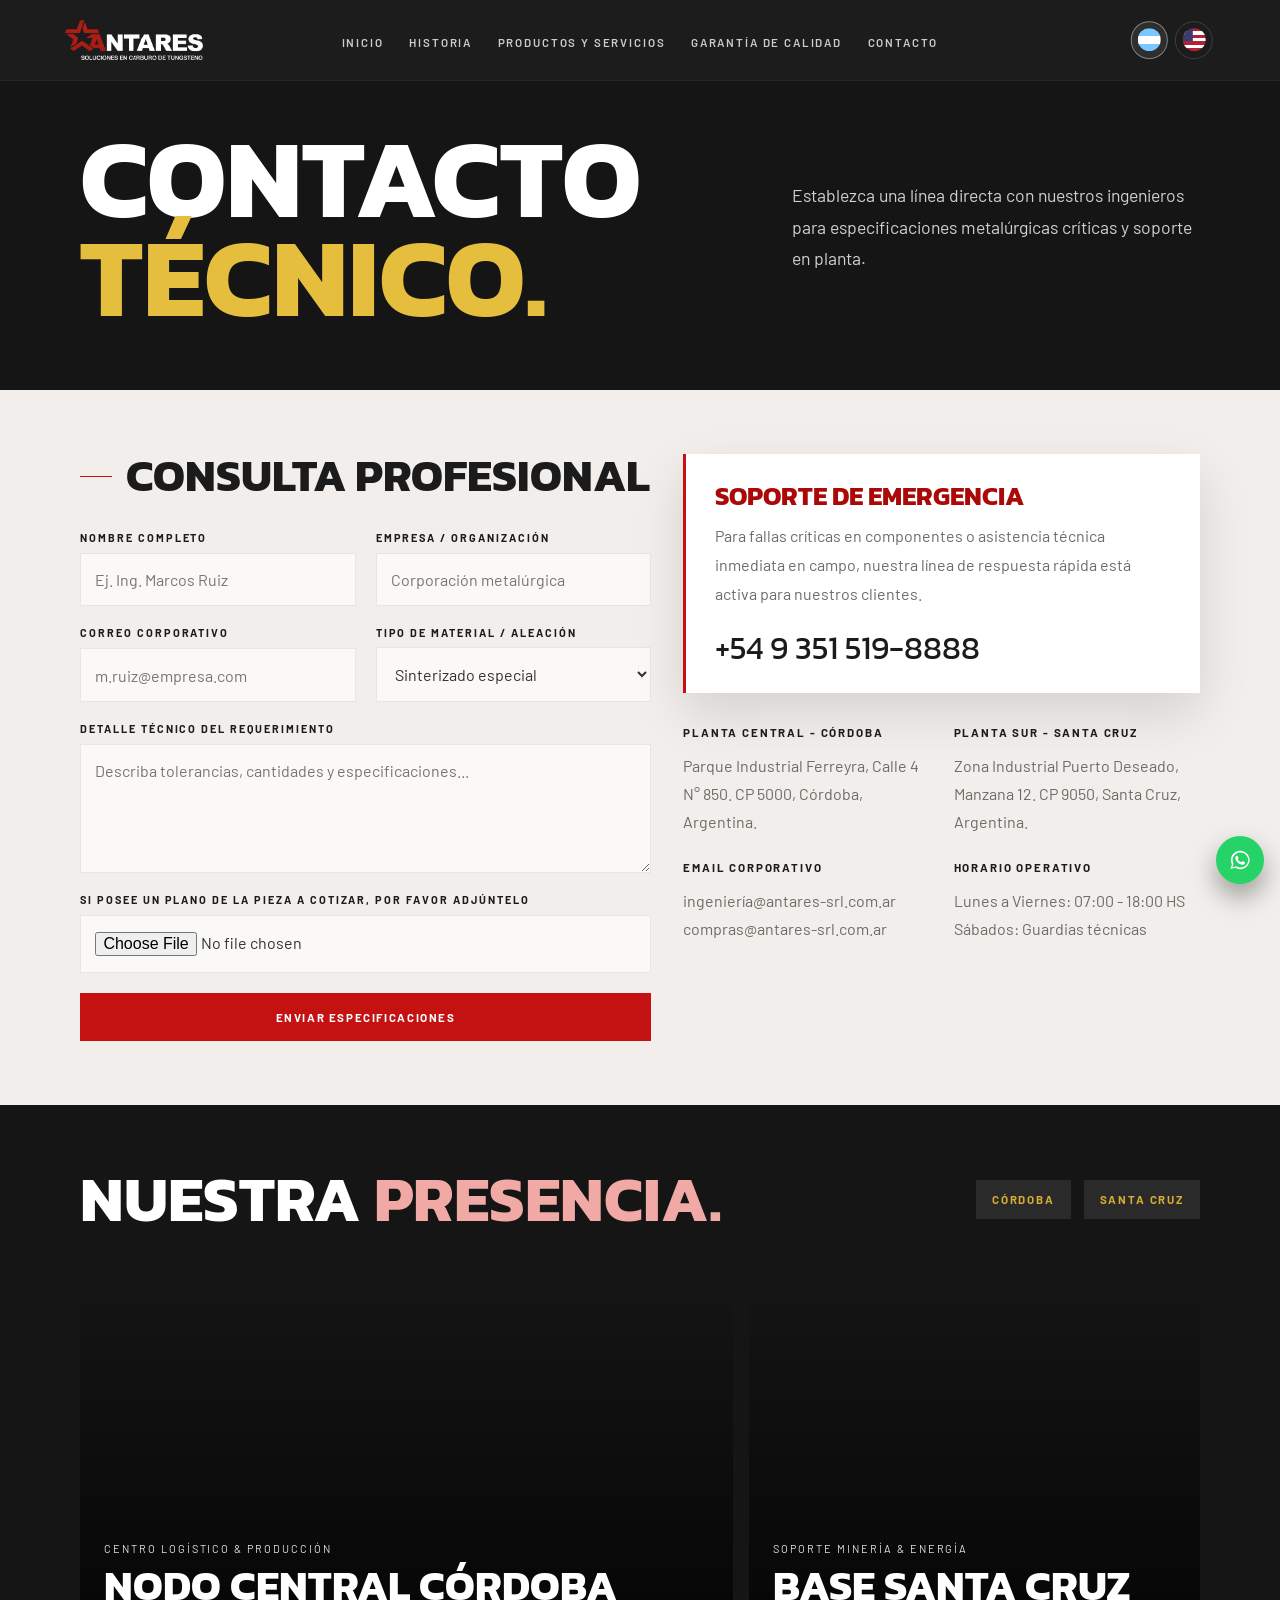
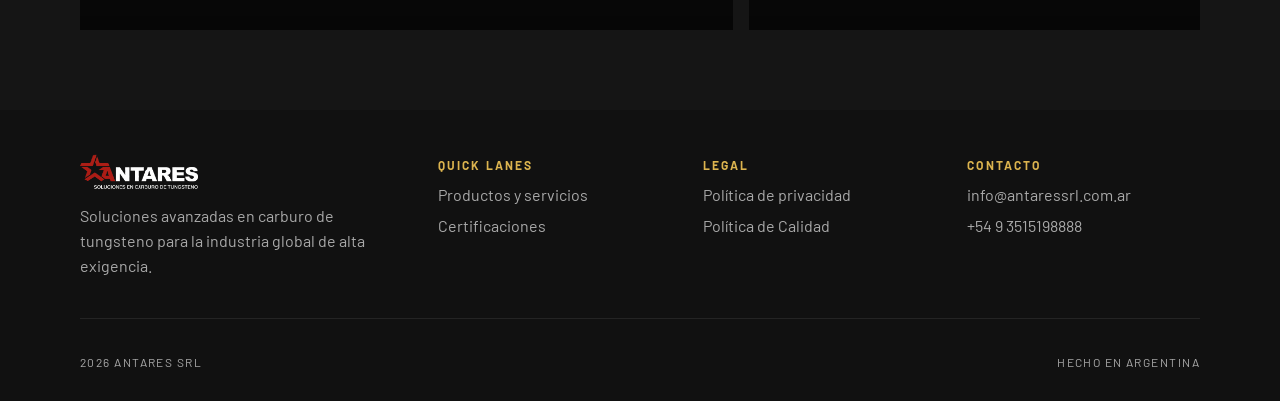
==== commit 41ceba12: "Mejoras en formulario de contacto" ====
--- a/pages/contacto.html
+++ b/pages/contacto.html
@@ -123,6 +123,7 @@
                 <option value="carburo" data-i18n="contact.option1">Carburo de tungsteno</option>
                 <option value="oilgas" data-i18n="contact.option2">Componentes Oil & Gas</option>
                 <option value="corte" data-i18n="contact.option3">Herramental de corte</option>
+                <option value="otros" data-i18n="contact.option4">Otros</option>
               </select>
             </label>
 
@@ -131,6 +132,11 @@
               <textarea name="detail" rows="5" data-i18n-placeholder="contact.field5Placeholder" placeholder="Describa tolerancias, cantidades y especificaciones..."></textarea>
             </label>
 
+            <label class="contact-form__field contact-form__field--full">
+              <span data-i18n="contact.field6Label">Si posee un plano de la pieza a cotizar, por favor adjúntelo</span>
+              <input type="file" name="attachment" accept=".pdf,.png,.jpg,.jpeg,.dxf,.dwg,.doc,.docx">
+            </label>
+
             <button class="button button--primary button--block contact-form__submit" type="submit" data-i18n="contact.submitButton">Enviar especificaciones</button>
           </form>
         </div>
@@ -138,8 +144,8 @@
         <div class="contact-side">
           <article class="contact-alert">
             <h3 data-i18n="contact.alertTitle">Soporte de emergencia</h3>
-            <p data-i18n="contact.alertText">Para fallas críticas en componentes o asistencia técnica inmediata en campo, nuestra línea de respuesta rápida está activa 24/7 para clientes con contrato de mantenimiento.</p>
-            <a class="contact-alert__phone" href="tel:+543514889000">+54 (351) 488-9000</a>
+            <p data-i18n="contact.alertText">Para fallas críticas en componentes o asistencia técnica inmediata en campo, nuestra línea de respuesta rápida está activa para nuestros clientes.</p>
+            <a class="contact-alert__phone" href="tel:+5493515198888">+54 9 351 519-8888</a>
           </article>
 
           <div class="contact-details">
--- a/styles/styles.css
+++ b/styles/styles.css
@@ -1491,6 +1491,45 @@
 
 .has-modal-open {
   overflow: hidden;
+}
+
+.iso-certificate-trigger {
+  cursor: pointer;
+}
+
+.iso-certificate-trigger:focus-visible {
+  outline: 2px solid #d7ab36;
+  outline-offset: 4px;
+}
+
+.quality-panel.iso-certificate-trigger:hover,
+.quality-iso__card.iso-certificate-trigger:hover,
+.products-hero__cert.iso-certificate-trigger:hover,
+.metric.iso-certificate-trigger:hover {
+  box-shadow: 0 0 0 1px rgba(215, 171, 54, 0.35);
+}
+
+.catalog-modal--pdf .catalog-modal__dialog {
+  width: min(100%, 82rem);
+  padding: 1.25rem;
+}
+
+.catalog-modal--pdf .catalog-modal__header {
+  max-width: none;
+  margin-bottom: 1rem;
+}
+
+.certificate-viewer {
+  width: 100%;
+  height: min(80vh, 56rem);
+  border: 1px solid rgba(255, 255, 255, 0.12);
+  background: #0f0f0f;
+}
+
+.certificate-viewer iframe {
+  width: 100%;
+  height: 100%;
+  border: 0;
 }
 
 .oilgas-info__mini-icon {
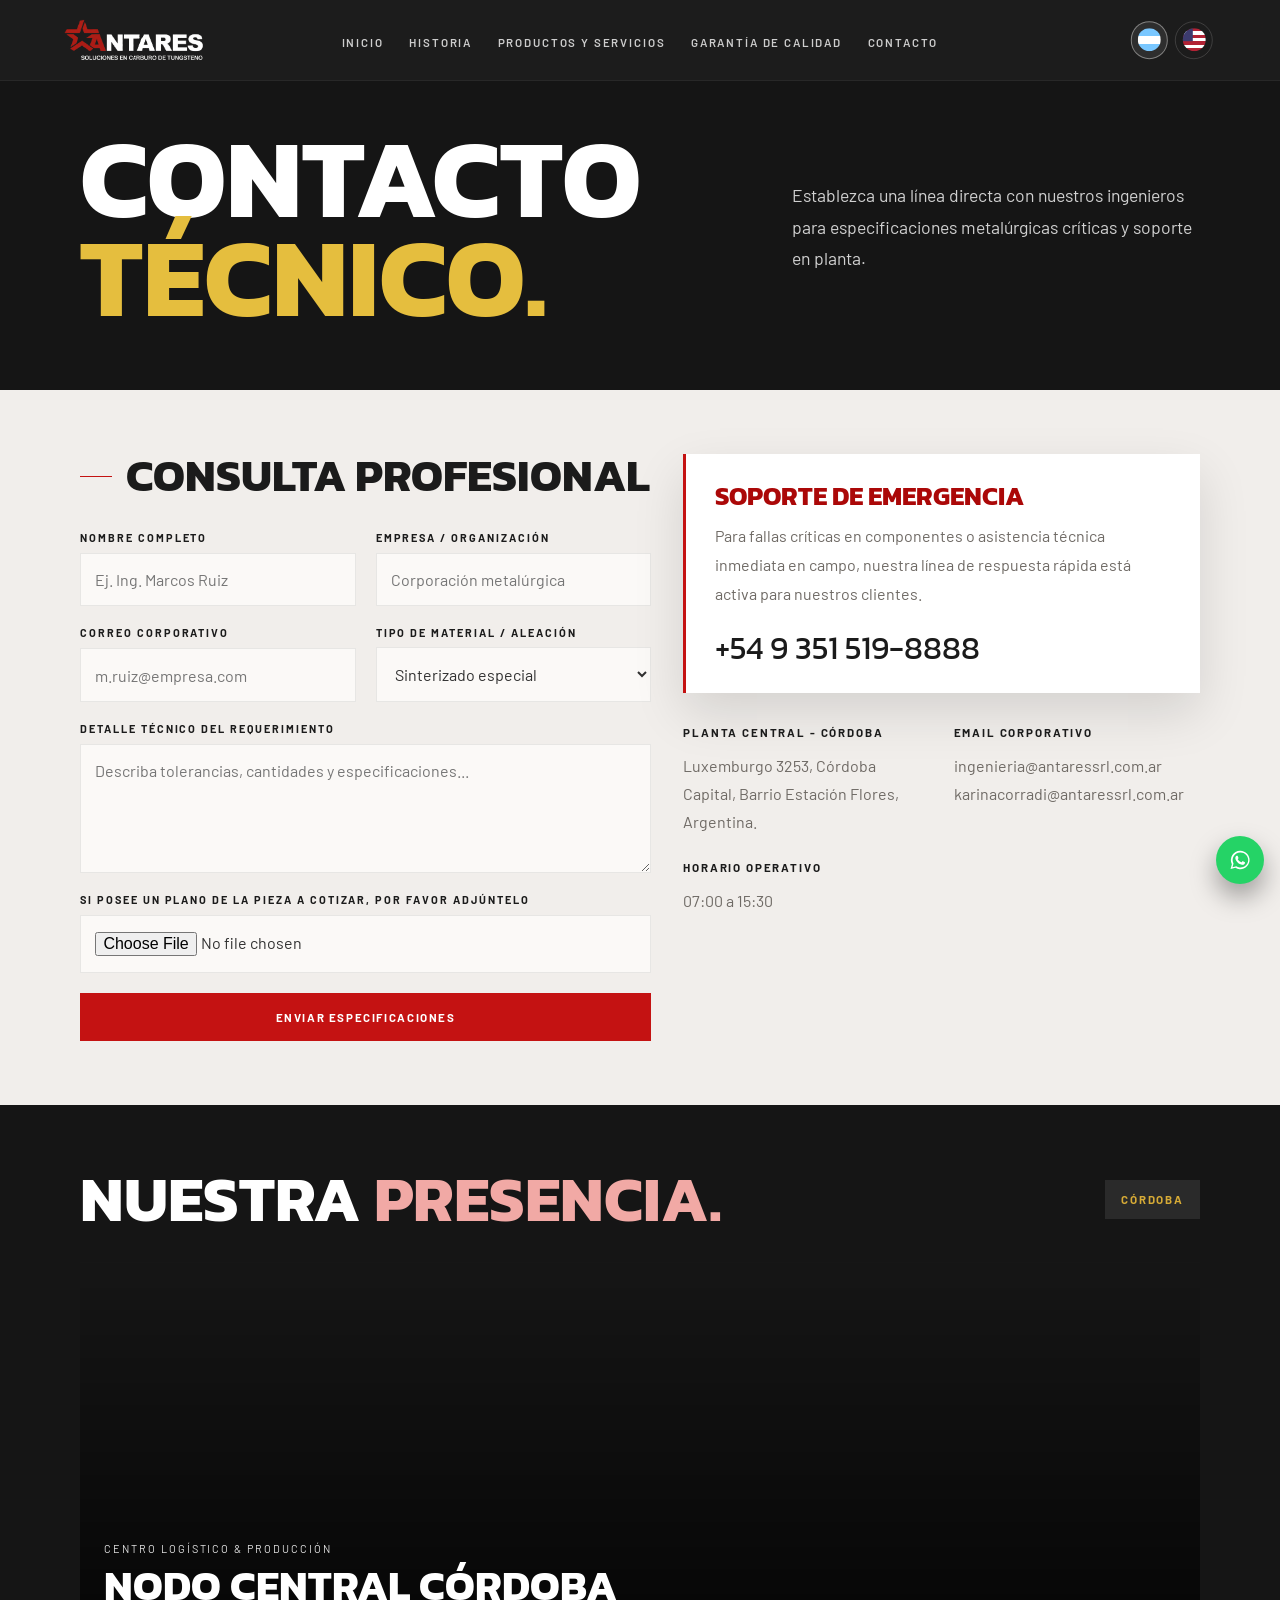
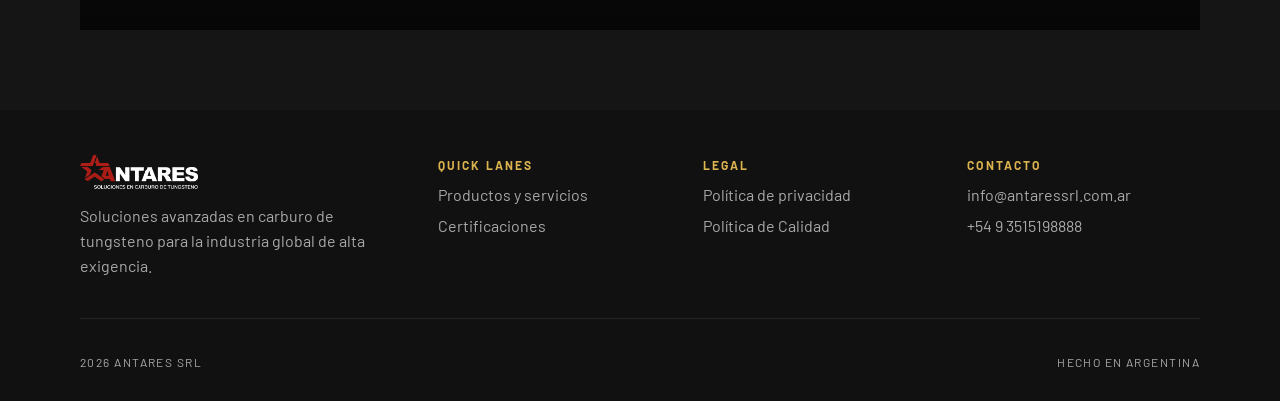
==== commit e364078c: "Modificacion en Catalogo" ====
--- a/pages/contacto.html
+++ b/pages/contacto.html
@@ -151,24 +151,18 @@
           <div class="contact-details">
             <article class="contact-detail">
               <h3 data-i18n="contact.detail1Title">Planta central - Córdoba</h3>
-              <p data-i18n="contact.detail1Text">Parque Industrial Ferreyra, Calle 4 N° 850. CP 5000, Córdoba, Argentina.</p>
-            </article>
-
-            <article class="contact-detail">
-              <h3 data-i18n="contact.detail2Title">Planta sur - Santa Cruz</h3>
-              <p data-i18n="contact.detail2Text">Zona Industrial Puerto Deseado, Manzana 12. CP 9050, Santa Cruz, Argentina.</p>
+              <p data-i18n="contact.detail1Text">Luxemburgo 3253, Córdoba Capital, Barrio Estación Flores, Argentina.</p>
             </article>
 
             <article class="contact-detail">
               <h3 data-i18n="contact.detail3Title">Email corporativo</h3>
-              <p>ingeniería@antares-srl.com.ar</p>
-              <p>compras@antares-srl.com.ar</p>
+              <p>ingenieria@antaressrl.com.ar</p>
+              <p>karinacorradi@antaressrl.com.ar</p>
             </article>
 
             <article class="contact-detail">
               <h3 data-i18n="contact.detail4Title">Horario operativo</h3>
-              <p data-i18n="contact.detail4Text1">Lunes a Viernes: 07:00 - 18:00 HS</p>
-              <p data-i18n="contact.detail4Text2">Sábados: Guardias técnicas</p>
+              <p data-i18n="contact.detail4Text1">07:00 a 15:30</p>
             </article>
           </div>
         </div>
@@ -185,7 +179,6 @@
 
           <div class="contact-presence__tabs">
             <span data-i18n="contact.tab1">Córdoba</span>
-            <span data-i18n="contact.tab2">Santa Cruz</span>
           </div>
         </div>
 
@@ -198,13 +191,6 @@
             </div>
           </article>
 
-          <article class="presence-card">
-            <div class="presence-card__image presence-card__image--santacruz" aria-hidden="true"></div>
-            <div class="presence-card__content">
-              <p class="presence-card__eyebrow" data-i18n="contact.presenceCard2Eyebrow">Soporte minería & energía</p>
-              <h3 data-i18n="contact.presenceCard2Title">Base Santa Cruz</h3>
-            </div>
-          </article>
         </div>
       </div>
     </section>
--- a/styles/styles.css
+++ b/styles/styles.css
@@ -2285,7 +2285,7 @@
 
 .contact-presence__grid {
   display: grid;
-  grid-template-columns: minmax(0, 1.45fr) minmax(18rem, 1fr);
+  grid-template-columns: minmax(0, 1fr);
   gap: 1rem;
 }
 
@@ -2791,11 +2791,11 @@
 }
 
 .sector-card--oil {
-  --sector-image: url("../assets/img/oil&gas.png");
+  --sector-image: url("../assets/img/catalogo/02/ControlPresion.png");
 }
 
 .sector-card--auto {
-  --sector-image: url("../assets/img/precisionmicrometrica.png");
+  --sector-image: url("../assets/img/catalogo/01Herramental.jpeg");
 }
 
 .sector-card--agro {
@@ -2803,11 +2803,11 @@
 }
 
 .sector-card--aero {
-  --sector-image: url("../assets/img/catalogo/01Herramental.jpeg");
+  --sector-image: url("../assets/img/fresas.jpeg");
 }
 
 .sector-card--wood {
-  --sector-image: url("../assets/img/fresas.jpeg");
+  --sector-image: url("../assets/img/siterizadodeprecision.png");
 }
 
 .sector-card--ortho {
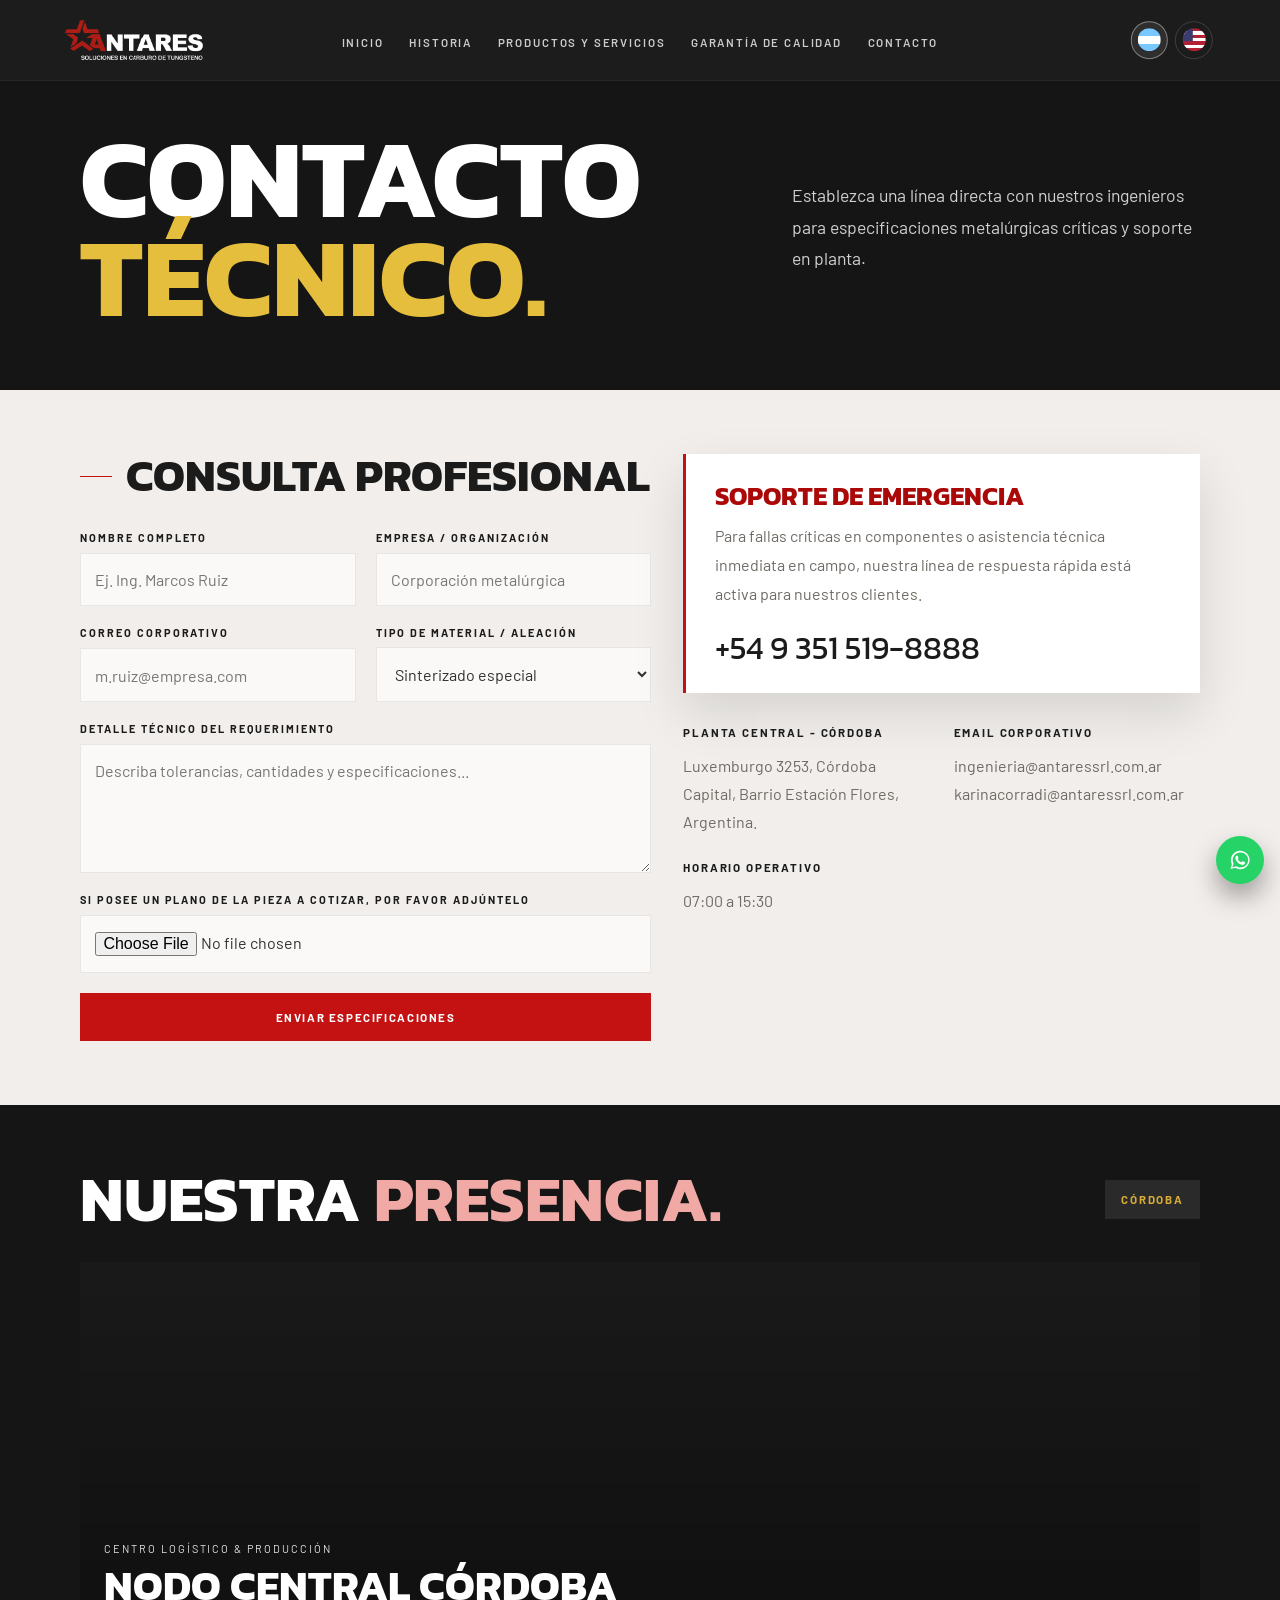
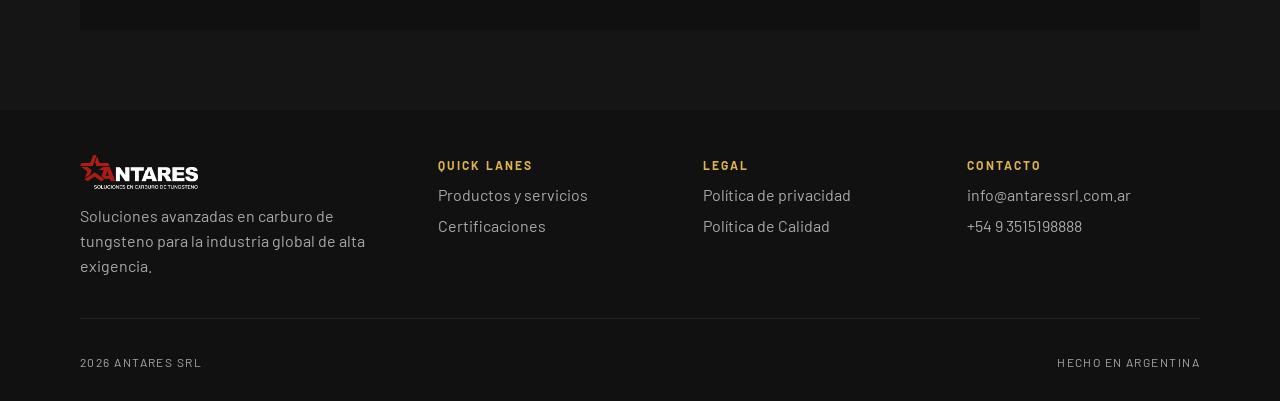
==== commit 7b066314: "Correccion en imagenes y modal de expansion" ====
--- a/pages/contacto.html
+++ b/pages/contacto.html
@@ -8,7 +8,7 @@
   <link rel="preconnect" href="https://fonts.googleapis.com">
   <link rel="preconnect" href="https://fonts.gstatic.com" crossorigin>
   <link href="https://fonts.googleapis.com/css2?family=Barlow:wght@400;500;600;700;800&family=Kanit:wght@500;700;800&display=swap" rel="stylesheet">
-  <link rel="stylesheet" href="../styles/styles.css">
+  <link rel="stylesheet" href="../styles/styles.css?v=20260521">
 </head>
 <body data-page="contact">
   <a class="skip-link" href="#main-content">Saltar al contenido</a>
--- a/styles/styles.css
+++ b/styles/styles.css
@@ -512,15 +512,15 @@
 
 .hero__media {
   background:
-    linear-gradient(180deg, rgba(0, 0, 0, 0.25), rgba(0, 0, 0, 0.35)),
+    linear-gradient(180deg, rgba(0, 0, 0, 0.06), rgba(0, 0, 0, 0.12)),
     url("../assets/img/soluciones.png") center/cover no-repeat;
   transform: scale(1);
 }
 
 .hero__overlay {
   background:
-    radial-gradient(circle at 20% 30%, rgba(180, 91, 14, 0.3), transparent 26%),
-    linear-gradient(90deg, rgba(0, 0, 0, 0.78), rgba(0, 0, 0, 0.35) 55%, rgba(0, 0, 0, 0.82));
+    radial-gradient(circle at 20% 30%, rgba(180, 91, 14, 0.18), transparent 26%),
+    linear-gradient(90deg, rgba(0, 0, 0, 0.42), rgba(0, 0, 0, 0.16) 55%, rgba(0, 0, 0, 0.48));
 }
 
 .hero__content {
@@ -601,8 +601,8 @@
 
 .about-hero__overlay {
   background:
-    linear-gradient(90deg, rgba(10, 10, 10, 0.86) 0%, rgba(10, 10, 10, 0.62) 48%, rgba(10, 10, 10, 0.25) 100%),
-    linear-gradient(180deg, rgba(10, 10, 10, 0.08), rgba(10, 10, 10, 0.2));
+    linear-gradient(90deg, rgba(10, 10, 10, 0.5) 0%, rgba(10, 10, 10, 0.32) 48%, rgba(10, 10, 10, 0.1) 100%),
+    linear-gradient(180deg, rgba(10, 10, 10, 0.02), rgba(10, 10, 10, 0.08));
 }
 
 .about-hero__content {
@@ -706,19 +706,19 @@
 
 .about-story__image--powder {
   background:
-    linear-gradient(180deg, rgba(0, 0, 0, 0.18), rgba(0, 0, 0, 0.18)),
+    linear-gradient(180deg, rgba(0, 0, 0, 0.08), rgba(0, 0, 0, 0.08)),
     url("../assets/img/HyN.png") center/cover no-repeat;
 }
 
 .about-story__image--machining {
   background:
-    linear-gradient(180deg, rgba(0, 0, 0, 0.18), rgba(0, 0, 0, 0.18)),
+    linear-gradient(180deg, rgba(0, 0, 0, 0.08), rgba(0, 0, 0, 0.08)),
     url("../assets/img/abuelo.png") center/cover no-repeat;
 }
 
 .about-story__image--landscape {
   background:
-    linear-gradient(180deg, rgba(0, 0, 0, 0.12), rgba(0, 0, 0, 0.12)),
+    linear-gradient(180deg, rgba(0, 0, 0, 0.06), rgba(0, 0, 0, 0.06)),
     url("../assets/img/pampaolaen.png") center/cover no-repeat;
 }
 
@@ -789,7 +789,7 @@
   position: absolute;
   inset: 0;
   background:
-    linear-gradient(180deg, rgba(0, 0, 0, 0.18), rgba(0, 0, 0, 0.74)),
+    linear-gradient(180deg, rgba(0, 0, 0, 0.06), rgba(0, 0, 0, 0.38)),
     url("../assets/img/planta.png") center/cover no-repeat;
 }
 
@@ -1129,9 +1129,9 @@
   position: absolute;
   inset: 0;
   background:
-    linear-gradient(90deg, rgba(20, 20, 20, 0.18), rgba(20, 20, 20, 0.7)),
+    linear-gradient(90deg, rgba(20, 20, 20, 0.06), rgba(20, 20, 20, 0.38)),
     url("../assets/img/catalogo/01Herramental.jpeg") center/cover no-repeat;
-  opacity: 0.9;
+  opacity: 0.96;
   transform: scale(1.01);
 }
 
@@ -1159,28 +1159,28 @@
 
 .tech-card--mechas-bg {
   background:
-    linear-gradient(180deg, rgba(43, 43, 43, 0.62), rgba(28, 28, 28, 0.74)),
+    linear-gradient(180deg, rgba(43, 43, 43, 0.32), rgba(28, 28, 28, 0.44)),
     url("../assets/img/catalogo/brocas/BrocaEscalonadaR.png") center 58%/cover no-repeat,
     #2b2b2b;
 }
 
 .tech-card--fresas-bg {
   background:
-    linear-gradient(180deg, rgba(43, 43, 43, 0.62), rgba(28, 28, 28, 0.74)),
+    linear-gradient(180deg, rgba(43, 43, 43, 0.32), rgba(28, 28, 28, 0.44)),
     url("../assets/img/catalogo/fresas/FresaIntegral.png?v=2") center 58%/cover no-repeat,
     #2b2b2b;
 }
 
 .tech-card--escariadores-bg {
   background:
-    linear-gradient(180deg, rgba(43, 43, 43, 0.62), rgba(28, 28, 28, 0.78)),
+    linear-gradient(180deg, rgba(43, 43, 43, 0.32), rgba(28, 28, 28, 0.48)),
     url("../assets/img/catalogo/escariadores/Escariador.png") center 58%/cover no-repeat,
     #2b2b2b;
 }
 
 .tech-card--insertos-bg {
   background:
-    linear-gradient(180deg, rgba(43, 43, 43, 0.62), rgba(28, 28, 28, 0.78)),
+    linear-gradient(180deg, rgba(43, 43, 43, 0.32), rgba(28, 28, 28, 0.48)),
     url("../assets/img/catalogo/insertos/Insertos.png?v=2") center 58%/cover no-repeat,
     #2b2b2b;
 }
@@ -1278,9 +1278,9 @@
   position: absolute;
   inset: 0;
   background:
-    linear-gradient(180deg, rgba(0, 0, 0, 0.28), rgba(0, 0, 0, 0.78)),
-    url("../assets/img/catalogo/02/ControlPresion.png") center/cover no-repeat;
-  opacity: 0.72;
+    linear-gradient(180deg, rgba(0, 0, 0, 0.1), rgba(0, 0, 0, 0.42)),
+    url("../assets/img/oil&gas.png") center/cover no-repeat;
+  opacity: 0.96;
 }
 
 .oilgas-hero-card__content {
@@ -1346,6 +1346,29 @@
 .oilgas-info--gold {
   background: #2e2916;
   border: 1px solid rgba(215, 171, 54, 0.24);
+}
+
+.oilgas-info--womoct {
+  background:
+    linear-gradient(180deg, rgba(20, 20, 20, 0.25), rgba(20, 20, 20, 0.5)),
+    url("../assets/img/WOM&OCT.png") center/cover no-repeat,
+    #2b2b2b;
+}
+
+.oilgas-info--spm {
+  background:
+    linear-gradient(180deg, rgba(20, 20, 20, 0.25), rgba(20, 20, 20, 0.5)),
+    url("../assets/img/catalogo/02/PistonFracturaSPM.png") center/cover no-repeat,
+
+    linear-gradient(180deg, rgba(20, 20, 20, 0.35), rgba(20, 20, 20, 0.6)),
+    url("../assets/img/catalogo/02/PistonFracturaSPM.png?v=20260521") center/cover no-repeat, #2b2b2b;
+}
+
+.oilgas-info--exclusa {
+  background:
+    linear-gradient(180deg, rgba(20, 20, 20, 0.12), rgba(20, 20, 20, 0.3)),
+    url("../assets/img/catalogo/valvulas/exclusa.png?v=20260521") center/56% auto no-repeat,
+    #a4a4a8;
 }
 
 .oilgas-info h3 {
@@ -1455,6 +1478,7 @@
 
 .catalog-modal__card {
   min-height: 15rem;
+  height: 15rem;
   padding: 1.5rem;
   background: #2b2b2b;
   border: 1px solid rgba(255, 255, 255, 0.05);
@@ -1463,9 +1487,164 @@
 
 .catalog-modal__card--spm-bg {
   background:
-    linear-gradient(180deg, rgba(20, 20, 20, 0.22), rgba(20, 20, 20, 0.48)),
+
+    linear-gradient(180deg, rgba(20, 20, 20, 0.08), rgba(20, 20, 20, 0.22)),
     url("../assets/img/catalogo/02/PistonFracturaSPM.png") center/cover no-repeat,
-    #2b2b2b;
+
+    linear-gradient(180deg, rgba(20, 20, 20, 0.12), rgba(20, 20, 20, 0.3)),
+    url("../assets/img/catalogo/02/PistonFracturaSPM.png?v=20260521") center/cover no-repeat, #2b2b2b;
+}
+
+.catalog-modal__card--mecha-escalonada-bg {
+  background: linear-gradient(180deg, rgba(20, 20, 20, 0.1), rgba(20, 20, 20, 0.32)), url("../assets/img/catalogo/brocas/BrocaEscalonadaR.png") center/112% 100% no-repeat, #2b2b2b;
+}
+
+.catalog-modal__card--mecha-helicoidal-bg {
+
+  background: linear-gradient(180deg, rgba(20, 20, 20, 0.1), rgba(20, 20, 20, 0.32)), url("../assets/img/catalogo/brocas/mechaCor.png") center/cover no-repeat, #2b2b2b;
+}
+
+.catalog-modal__card--mecha-recta-bg {
+  background: linear-gradient(180deg, rgba(20, 20, 20, 0.1), rgba(20, 20, 20, 0.32)), url("../assets/img/catalogo/brocas/MechaCentro.png") center/112% 100% no-repeat, #2b2b2b;
+}
+
+.catalog-modal__card--mecha-refrigerada-bg {
+  background: linear-gradient(180deg, rgba(20, 20, 20, 0.1), rgba(20, 20, 20, 0.32)), url("../assets/img/catalogo/brocas/tresEscalones.png") center/cover no-repeat, #2b2b2b;
+  background: linear-gradient(180deg, rgba(20, 20, 20, 0.14), rgba(20, 20, 20, 0.42)), url("../assets/img/catalogo/brocas/mechaCor.png?v=20260521") center/cover no-repeat, #2b2b2b;
+}
+
+.catalog-modal__card--mecha-recta-bg {
+  background: linear-gradient(180deg, rgba(20, 20, 20, 0.14), rgba(20, 20, 20, 0.42)), url("../assets/img/catalogo/brocas/MechaCentro.png?v=20260521") center/112% 100% no-repeat, #2b2b2b;
+}
+
+.catalog-modal__card--mecha-refrigerada-bg {
+  background: linear-gradient(180deg, rgba(20, 20, 20, 0.14), rgba(20, 20, 20, 0.42)), url("../assets/img/catalogo/brocas/tresEscalones.png?v=20260521") center/cover no-repeat, #2b2b2b;
+}
+
+.catalog-modal__card--fresa-recta-bg {
+  background: linear-gradient(180deg, rgba(20, 20, 20, 0.1), rgba(20, 20, 20, 0.32)), url("../assets/img/catalogo/fresas/FresaIntegral.png") center 50%/cover no-repeat, #2b2b2b;
+}
+
+.catalog-modal__card--fresa-esferica-bg {
+
+  background: linear-gradient(180deg, rgba(20, 20, 20, 0.1), rgba(20, 20, 20, 0.32)), url("../assets/img/catalogo/fresas/Fresa.png") center/cover no-repeat, #2b2b2b;
+}
+
+.catalog-modal__card--fresa-desbaste-bg {
+  background: linear-gradient(180deg, rgba(20, 20, 20, 0.1), rgba(20, 20, 20, 0.32)), url("../assets/img/catalogo/fresas/FresaRev.png") center/cover no-repeat, #2b2b2b;
+}
+
+.catalog-modal__card--fresa-especial-bg {
+  background: linear-gradient(180deg, rgba(20, 20, 20, 0.1), rgba(20, 20, 20, 0.32)), url("../assets/img/catalogo/fresas/fresaCircular.png") center/cover no-repeat, #2b2b2b;
+
+  background: linear-gradient(180deg, rgba(20, 20, 20, 0.14), rgba(20, 20, 20, 0.42)), url("../assets/img/catalogo/fresas/Fresa.png?v=20260521") center/cover no-repeat, #2b2b2b;
+}
+
+.catalog-modal__card--fresa-desbaste-bg {
+  background: linear-gradient(180deg, rgba(20, 20, 20, 0.14), rgba(20, 20, 20, 0.42)), url("../assets/img/catalogo/fresas/FresaRev.png?v=20260521") center/cover no-repeat, #2b2b2b;
+}
+
+.catalog-modal__card--fresa-especial-bg {
+  background: linear-gradient(180deg, rgba(20, 20, 20, 0.14), rgba(20, 20, 20, 0.42)), url("../assets/img/catalogo/fresas/fresaCircular.png?v=20260521") center/cover no-repeat, #2b2b2b;
+
+}
+
+.catalog-modal__card--escariador-1-bg {
+  background: linear-gradient(180deg, rgba(20, 20, 20, 0.1), rgba(20, 20, 20, 0.32)), url("../assets/img/catalogo/escariadores/Escariador.png") center/cover no-repeat, #2b2b2b;
+}
+
+.catalog-modal__card--escariador-2-bg {
+  background: linear-gradient(180deg, rgba(20, 20, 20, 0.1), rgba(20, 20, 20, 0.32)), url("../assets/img/catalogo/escariadores/Escariador.png") 34% 65%/cover no-repeat, #2b2b2b;
+}
+
+.catalog-modal__card--escariador-3-bg {
+  background: linear-gradient(180deg, rgba(20, 20, 20, 0.1), rgba(20, 20, 20, 0.32)), url("../assets/img/catalogo/escariadores/Escariador.png") 50% 65%/cover no-repeat, #2b2b2b;
+}
+
+.catalog-modal__card--escariador-4-bg {
+  background: linear-gradient(180deg, rgba(20, 20, 20, 0.1), rgba(20, 20, 20, 0.32)), url("../assets/img/catalogo/escariadores/Escariador.png") 66% 65%/cover no-repeat, #2b2b2b;
+}
+
+.catalog-modal__card--inserto-triangular-bg {
+  background: linear-gradient(180deg, rgba(20, 20, 20, 0.1), rgba(20, 20, 20, 0.36)), url("../assets/img/catalogo/insertos/Insertos.png") center/cover no-repeat, #2b2b2b;
+}
+
+.catalog-modal__card--inserto-rombico-bg {
+  background: linear-gradient(180deg, rgba(20, 20, 20, 0.1), rgba(20, 20, 20, 0.36)), url("../assets/img/catalogo/insertos/Insertos.png") 36% 60%/cover no-repeat, #2b2b2b;
+}
+
+.catalog-modal__card--inserto-fresado-bg {
+  background: linear-gradient(180deg, rgba(20, 20, 20, 0.1), rgba(20, 20, 20, 0.36)), url("../assets/img/catalogo/insertos/Insertos.png") 50% 60%/cover no-repeat, #2b2b2b;
+}
+
+.catalog-modal__card--inserto-rosca-bg {
+  background: linear-gradient(180deg, rgba(20, 20, 20, 0.1), rgba(20, 20, 20, 0.36)), url("../assets/img/catalogo/insertos/Insertos.png") 64% 60%/cover no-repeat, #2b2b2b;
+}
+
+.catalog-modal__card--wom-asientos-bg,
+.catalog-modal__card--wom-boquillas-bg,
+.catalog-modal__card--wom-valvulas-bg,
+.catalog-modal__card--wom-especiales-bg,
+.catalog-modal__card--spn-sellados-bg,
+.catalog-modal__card--spn-cuerpos-bg,
+.catalog-modal__card--spn-repuestos-bg,
+.catalog-modal__card--valvula-1-bg,
+.catalog-modal__card--valvula-2-bg,
+.catalog-modal__card--valvula-3-bg,
+.catalog-modal__card--valvula-4-bg {
+  background: #c7c7cc;
+}
+
+.catalog-modal__card--wom-boquillas-bg,
+.catalog-modal__card--wom-valvulas-bg,
+.catalog-modal__card--valvula-2-bg,
+.catalog-modal__card--valvula-4-bg {
+  background: #c7c7cc;
+}
+
+.catalog-modal__card--wom-boquillas-bg {
+  background: linear-gradient(180deg, rgba(20, 20, 20, 0.12), rgba(20, 20, 20, 0.38)), url("../assets/img/catalogo/orificios/tipoCameron.png") center/cover no-repeat, #2b2b2b;
+}
+
+.catalog-modal__card--wom-valvulas-bg {
+  background: linear-gradient(180deg, rgba(20, 20, 20, 0.12), rgba(20, 20, 20, 0.38)), url("../assets/img/catalogo/orificios/orificio1.png") center/cover no-repeat, #2b2b2b;
+}
+
+.catalog-modal__card--wom-especiales-bg {
+  background: linear-gradient(180deg, rgba(20, 20, 20, 0.12), rgba(20, 20, 20, 0.38)), url("../assets/img/catalogo/orificios/tipoOCT.png") center/cover no-repeat, #2b2b2b;
+}
+
+.catalog-modal__card--wom-asientos-bg {
+  background: linear-gradient(180deg, rgba(20, 20, 20, 0.12), rgba(20, 20, 20, 0.38)), url("../assets/img/catalogo/orificios/tipoWom.png") center 58%/145% auto no-repeat, #2b2b2b;
+  background: linear-gradient(180deg, rgba(20, 20, 20, 0.18), rgba(20, 20, 20, 0.48)), url("../assets/img/catalogo/orificios/tipoCameron.png?v=20260521") center/cover no-repeat, #2b2b2b;
+}
+
+.catalog-modal__card--wom-valvulas-bg {
+  background: linear-gradient(180deg, rgba(20, 20, 20, 0.18), rgba(20, 20, 20, 0.48)), url("../assets/img/catalogo/orificios/orificio1.png?v=20260521") center/cover no-repeat, #2b2b2b;
+}
+
+.catalog-modal__card--wom-especiales-bg {
+  background: linear-gradient(180deg, rgba(20, 20, 20, 0.18), rgba(20, 20, 20, 0.48)), url("../assets/img/catalogo/orificios/tipoOCT.png?v=20260521") center/cover no-repeat, #2b2b2b;
+}
+
+.catalog-modal__card--wom-asientos-bg {
+  background: linear-gradient(180deg, rgba(20, 20, 20, 0.18), rgba(20, 20, 20, 0.48)), url("../assets/img/catalogo/orificios/tipoWom.png?v=20260521") center 58%/145% auto no-repeat, #2b2b2b;
+}
+
+.catalog-modal__card--spn-cuerpos-bg {
+  background: #c7c7cc;
+}
+
+.catalog-modal__card--wom-valvulas-bg h3,
+.catalog-modal__card--wom-especiales-bg h3,
+.catalog-modal__card--spn-sellados-bg h3,
+.catalog-modal__card--spn-cuerpos-bg h3,
+.catalog-modal__card--spn-repuestos-bg h3,
+.catalog-modal__card--valvula-1-bg h3,
+.catalog-modal__card--valvula-2-bg h3,
+.catalog-modal__card--valvula-3-bg h3,
+.catalog-modal__card--valvula-4-bg h3 {
+  color: #171717;
 }
 
 .catalog-modal__card--spm-bg h3 {
@@ -1487,6 +1666,11 @@
   font-family: "Kanit", sans-serif;
   font-size: 1.55rem;
   line-height: 1;
+}
+
+#wom-oct-modal .catalog-modal__mark,
+#wom-oct-modal .catalog-modal__card h3 {
+  display: none;
 }
 
 .has-modal-open {
@@ -1562,8 +1746,22 @@
 
 .service-card--reafilado {
   background:
-    linear-gradient(180deg, rgba(14, 14, 14, 0.45), rgba(14, 14, 14, 0.78)),
+    linear-gradient(180deg, rgba(14, 14, 14, 0.22), rgba(14, 14, 14, 0.46)),
     url("../assets/img/servicios/reafilado.jpeg") center/cover no-repeat,
+    #2b2b2b;
+}
+
+.service-card--cph {
+  background:
+    linear-gradient(180deg, rgba(14, 14, 14, 0.22), rgba(14, 14, 14, 0.46)),
+    url("../assets/img/servicios/cph.jpeg") center/cover no-repeat,
+    #2b2b2b;
+}
+
+.service-card--asistencia {
+  background:
+    linear-gradient(180deg, rgba(14, 14, 14, 0.22), rgba(14, 14, 14, 0.46)),
+    url("../assets/img/servicios/asiatencia.png") center/cover no-repeat,
     #2b2b2b;
 }
 
@@ -1833,7 +2031,7 @@
   position: absolute;
   inset: 0;
   background:
-    linear-gradient(180deg, rgba(0, 0, 0, 0.18), rgba(0, 0, 0, 0.6)),
+    linear-gradient(180deg, rgba(0, 0, 0, 0.1), rgba(0, 0, 0, 0.42)),
     url("../assets/img/calidad/calidad.png?v=20260504-1223") center/cover no-repeat;
   filter: grayscale(1);
 }
@@ -2167,6 +2365,7 @@
 .contact-form input,
 .contact-form select,
 .contact-form textarea {
+  min-width: 0;
   width: 100%;
   padding: 1rem 0.9rem;
   border: 1px solid rgba(0, 0, 0, 0.08);
@@ -2174,6 +2373,11 @@
   color: #313131;
 }
 
+.contact-form input[type="file"] {
+  max-width: 100%;
+  white-space: normal;
+}
+
 .contact-form textarea {
   resize: vertical;
 }
@@ -2209,14 +2413,16 @@
   margin: 0;
   color: var(--color-text-muted);
   line-height: 1.8;
+  overflow-wrap: anywhere;
 }
 
 .contact-alert__phone {
   display: inline-block;
   margin-top: 1.5rem;
   font-family: "Kanit", sans-serif;
-  font-size: 2rem;
+  font-size: clamp(1.35rem, 6vw, 2rem);
   line-height: 1;
+  overflow-wrap: anywhere;
 }
 
 .contact-details {
@@ -2237,6 +2443,7 @@
   margin: 0;
   color: var(--color-text-muted);
   line-height: 1.75;
+  overflow-wrap: anywhere;
 }
 
 .contact-presence {
@@ -2308,13 +2515,13 @@
 
 .presence-card__image--cordoba {
   background:
-    linear-gradient(180deg, rgba(0, 0, 0, 0.2), rgba(0, 0, 0, 0.78)),
+    linear-gradient(180deg, rgba(0, 0, 0, 0.06), rgba(0, 0, 0, 0.42)),
     url("https://images.unsplash.com/photo-1497366754035-f200968a6e72?auto=format&fit=crop&w=1200&q=80") center/cover no-repeat;
 }
 
 .presence-card__image--santacruz {
   background:
-    linear-gradient(180deg, rgba(0, 0, 0, 0.2), rgba(0, 0, 0, 0.78)),
+    linear-gradient(180deg, rgba(0, 0, 0, 0.06), rgba(0, 0, 0, 0.42)),
     url("https://images.unsplash.com/photo-1504917595217-d4dc5ebe6122?auto=format&fit=crop&w=1200&q=80") center/cover no-repeat;
 }
 
@@ -2475,14 +2682,14 @@
 
 .feature-card--image-bg {
   background:
-    linear-gradient(180deg, rgba(22, 22, 22, 0.34), rgba(22, 22, 22, 0.58)),
+    linear-gradient(180deg, rgba(22, 22, 22, 0.14), rgba(22, 22, 22, 0.32)),
     url("../assets/img/antridesgaste.png") center/cover no-repeat,
     #161616;
 }
 
 .feature-card--image-bg-precision {
   background:
-    linear-gradient(180deg, rgba(22, 22, 22, 0.34), rgba(22, 22, 22, 0.58)),
+    linear-gradient(180deg, rgba(22, 22, 22, 0.14), rgba(22, 22, 22, 0.32)),
     url("../assets/img/precisionmicrometrica.png") center/cover no-repeat,
     #161616;
 }
@@ -2546,7 +2753,7 @@
 
 .portfolio-card__image--machining {
   background:
-    linear-gradient(180deg, transparent 35%, rgba(0, 0, 0, 0.8)),
+    linear-gradient(180deg, transparent 35%, rgba(0, 0, 0, 0.46)),
     url("../assets/img/fresas.jpeg") center/cover no-repeat;
 }
 
@@ -2590,7 +2797,7 @@
 
 .portfolio-card--escariadores {
   background:
-    linear-gradient(180deg, rgba(24, 24, 24, 0.28), rgba(24, 24, 24, 0.4)),
+    linear-gradient(180deg, rgba(24, 24, 24, 0.1), rgba(24, 24, 24, 0.18)),
     url("../assets/img/escariadores.png") center/cover no-repeat;
 }
 
@@ -2599,9 +2806,7 @@
 }
 
 .portfolio-card--womoct {
-  background:
-    linear-gradient(180deg, rgba(255, 255, 255, 0.46), rgba(255, 255, 255, 0.4)),
-    url("../assets/img/WOM&OCT.png") center/cover no-repeat;
+  background: url("../assets/img/WOM&OCT-gray.png") center/cover no-repeat;
   color: #101a2b;
 }
 
@@ -2752,7 +2957,7 @@
   z-index: -2;
   background: var(--sector-image) center/cover no-repeat;
   filter: grayscale(1);
-  opacity: 0.55;
+  opacity: 0.78;
   transform: scale(1.04);
   transition: opacity 220ms ease, transform 360ms ease;
 }
@@ -2763,8 +2968,8 @@
   inset: 0;
   z-index: -1;
   background:
-    linear-gradient(180deg, rgba(12, 12, 12, 0.15), rgba(12, 12, 12, 0.84)),
-    linear-gradient(90deg, rgba(12, 12, 12, 0.5), rgba(12, 12, 12, 0.1));
+    linear-gradient(180deg, rgba(12, 12, 12, 0.04), rgba(12, 12, 12, 0.52)),
+    linear-gradient(90deg, rgba(12, 12, 12, 0.22), rgba(12, 12, 12, 0.04));
 }
 
 .sector-card:hover {
@@ -2772,7 +2977,7 @@
 }
 
 .sector-card:hover::before {
-  opacity: 0.75;
+  opacity: 0.84;
   transform: scale(1.08);
 }
 
@@ -2791,7 +2996,7 @@
 }
 
 .sector-card--oil {
-  --sector-image: url("../assets/img/catalogo/02/ControlPresion.png");
+  --sector-image: url("../assets/img/oil&gas.png");
 }
 
 .sector-card--auto {
@@ -2799,15 +3004,15 @@
 }
 
 .sector-card--agro {
-  --sector-image: url("../assets/img/antridesgaste.png");
+  --sector-image: url("../assets/img/agropecuario");
 }
 
 .sector-card--aero {
-  --sector-image: url("../assets/img/fresas.jpeg");
+  --sector-image: url("../assets/img/aeronautico.png");
 }
 
 .sector-card--wood {
-  --sector-image: url("../assets/img/siterizadodeprecision.png");
+  --sector-image: url("../assets/img/maderera.png");
 }
 
 .sector-card--ortho {
@@ -3050,6 +3255,15 @@
   align-items: start;
 }
 
+.footer__grid > *,
+.contact-main__grid > *,
+.contact-form__field,
+.contact-side,
+.contact-alert,
+.contact-detail {
+  min-width: 0;
+}
+
 .footer__text {
   max-width: 18rem;
   margin: 0;
@@ -3075,6 +3289,7 @@
 .footer__text,
 .footer__bottom {
   color: rgba(255, 255, 255, 0.64);
+  overflow-wrap: anywhere;
 }
 
 .footer__list a:hover,
@@ -3185,6 +3400,60 @@
     grid-column: auto;
   }
 
+  .about-story {
+    text-align: center;
+  }
+
+  .about-story__grid {
+    justify-items: center;
+  }
+
+  .about-story__copy {
+    width: min(100%, 38rem);
+    margin-inline: auto;
+  }
+
+  .about-story__copy p {
+    max-width: none;
+    margin-inline: auto;
+  }
+
+  .about-story__metric {
+    justify-content: center;
+  }
+
+  .about-story__media {
+    width: min(100%, 38rem);
+    margin-inline: auto;
+  }
+
+  .about-timeline {
+    width: min(100%, 42rem);
+    margin-inline: auto;
+  }
+
+  .timeline-item {
+    display: grid;
+    justify-items: center;
+    padding-top: 2rem;
+    text-align: center;
+  }
+
+  .timeline-item::before {
+    left: 50%;
+    transform: translateX(-50%);
+  }
+
+  .timeline-item::after {
+    left: 50%;
+    transform: translateX(-50%);
+  }
+
+  .timeline-item h3,
+  .timeline-item p {
+    max-width: 34rem;
+  }
+
   .workflow-map {
     grid-template-columns: 1fr;
   }
@@ -3226,6 +3495,54 @@
 
   .tooling-hero-card {
     min-height: 22rem;
+  }
+
+  .catalog-modal__card {
+    display: flex;
+    min-height: clamp(17rem, 42vw, 23rem);
+    height: auto;
+    align-items: flex-start;
+    justify-content: flex-end;
+    flex-direction: column;
+  }
+
+  .catalog-modal__mark {
+    display: none;
+  }
+
+  .catalog-modal__card h3 {
+    max-width: 100%;
+    padding: 0.55rem 0.7rem;
+    background: rgba(12, 12, 12, 0.68);
+    color: #fff;
+    line-height: 1.05;
+  }
+
+  .catalog-modal__card--spm-bg,
+  .catalog-modal__card--mecha-escalonada-bg,
+  .catalog-modal__card--mecha-helicoidal-bg,
+  .catalog-modal__card--mecha-recta-bg,
+  .catalog-modal__card--mecha-refrigerada-bg,
+  .catalog-modal__card--fresa-recta-bg,
+  .catalog-modal__card--fresa-esferica-bg,
+  .catalog-modal__card--fresa-desbaste-bg,
+  .catalog-modal__card--fresa-especial-bg,
+  .catalog-modal__card--escariador-1-bg,
+  .catalog-modal__card--escariador-2-bg,
+  .catalog-modal__card--escariador-3-bg,
+  .catalog-modal__card--escariador-4-bg,
+  .catalog-modal__card--inserto-triangular-bg,
+  .catalog-modal__card--inserto-rombico-bg,
+  .catalog-modal__card--inserto-fresado-bg,
+  .catalog-modal__card--inserto-rosca-bg,
+  .catalog-modal__card--wom-boquillas-bg,
+  .catalog-modal__card--wom-valvulas-bg,
+  .catalog-modal__card--wom-especiales-bg,
+  .catalog-modal__card--wom-asientos-bg {
+    background-color: #c4c4c7;
+    background-position: center, center;
+    background-repeat: no-repeat, no-repeat;
+    background-size: auto, contain;
   }
 
   .cta-band__content {
@@ -3299,6 +3616,53 @@
     min-height: 18rem;
   }
 
+  .about-story {
+    padding: 3rem 0 3.5rem;
+  }
+
+  .about-story__title {
+    font-size: clamp(2rem, 9vw, 2.8rem);
+    line-height: 1;
+  }
+
+  .about-story__copy {
+    width: min(100%, 30rem);
+  }
+
+  .about-story__copy p {
+    font-size: 0.95rem;
+    line-height: 1.75;
+  }
+
+  .about-story__metric {
+    display: grid;
+    justify-items: center;
+    gap: 0.35rem;
+  }
+
+  .about-story__metric span {
+    line-height: 1.35;
+    letter-spacing: 0.12em;
+  }
+
+  .about-timeline {
+    gap: 2.4rem;
+    width: min(100%, 30rem);
+  }
+
+  .timeline-item h3 {
+    max-width: 24rem;
+    font-size: 0.78rem;
+    line-height: 1.35;
+    letter-spacing: 0.06em;
+  }
+
+  .timeline-item p {
+    max-width: 28rem;
+    font-size: 0.95rem;
+    line-height: 1.7;
+  }
+
   .products-band__content {
     padding: 2rem 1.5rem;
   }
@@ -3364,6 +3728,7 @@
   }
 
   .catalog-modal__dialog {
+    max-height: calc(100dvh - 2rem);
     padding: 1.25rem;
   }
 
@@ -3372,6 +3737,60 @@
     right: 0.7rem;
   }
 
+  .catalog-modal__grid {
+    gap: 1rem;
+  }
+
+  .catalog-modal__card {
+    display: flex;
+    min-height: clamp(18rem, 72vw, 25rem);
+    height: auto;
+    padding: 1rem;
+    align-items: flex-start;
+    justify-content: flex-end;
+    flex-direction: column;
+  }
+
+  .catalog-modal__mark {
+    display: none;
+  }
+
+  .catalog-modal__card h3 {
+    max-width: 100%;
+    padding: 0.55rem 0.7rem;
+    background: rgba(12, 12, 12, 0.68);
+    color: #fff;
+    font-size: clamp(1.05rem, 5.5vw, 1.35rem);
+    line-height: 1.05;
+  }
+
+  .catalog-modal__card--spm-bg,
+  .catalog-modal__card--mecha-escalonada-bg,
+  .catalog-modal__card--mecha-helicoidal-bg,
+  .catalog-modal__card--mecha-recta-bg,
+  .catalog-modal__card--mecha-refrigerada-bg,
+  .catalog-modal__card--fresa-recta-bg,
+  .catalog-modal__card--fresa-esferica-bg,
+  .catalog-modal__card--fresa-desbaste-bg,
+  .catalog-modal__card--fresa-especial-bg,
+  .catalog-modal__card--escariador-1-bg,
+  .catalog-modal__card--escariador-2-bg,
+  .catalog-modal__card--escariador-3-bg,
+  .catalog-modal__card--escariador-4-bg,
+  .catalog-modal__card--inserto-triangular-bg,
+  .catalog-modal__card--inserto-rombico-bg,
+  .catalog-modal__card--inserto-fresado-bg,
+  .catalog-modal__card--inserto-rosca-bg,
+  .catalog-modal__card--wom-boquillas-bg,
+  .catalog-modal__card--wom-valvulas-bg,
+  .catalog-modal__card--wom-especiales-bg,
+  .catalog-modal__card--wom-asientos-bg {
+    background-color: #c4c4c7;
+    background-position: center, center;
+    background-repeat: no-repeat, no-repeat;
+    background-size: auto, contain;
+  }
+
   .sectors {
     min-height: 24rem;
     padding: 3rem 0;
@@ -3407,6 +3826,47 @@
 
   .contact-form__submit {
     min-width: 100%;
+  }
+
+  .contact-main {
+    padding: 2.8rem 0;
+  }
+
+  .contact-form {
+    gap: 1rem;
+  }
+
+  .contact-form__field span,
+  .contact-detail h3,
+  .footer__title {
+    letter-spacing: 0.1em;
+    line-height: 1.35;
+    overflow-wrap: anywhere;
+  }
+
+  .contact-form input,
+  .contact-form select,
+  .contact-form textarea {
+    padding: 0.9rem 0.8rem;
+    font-size: 1rem;
+  }
+
+  .contact-alert,
+  .contact-detail {
+    padding-inline: 1.1rem;
+  }
+
+  .footer__grid {
+    gap: 1.6rem;
+  }
+
+  .footer__text {
+    max-width: none;
+  }
+
+  .footer__bottom {
+    line-height: 1.5;
+    letter-spacing: 0.08em;
   }
 
   .portfolio-card__content,
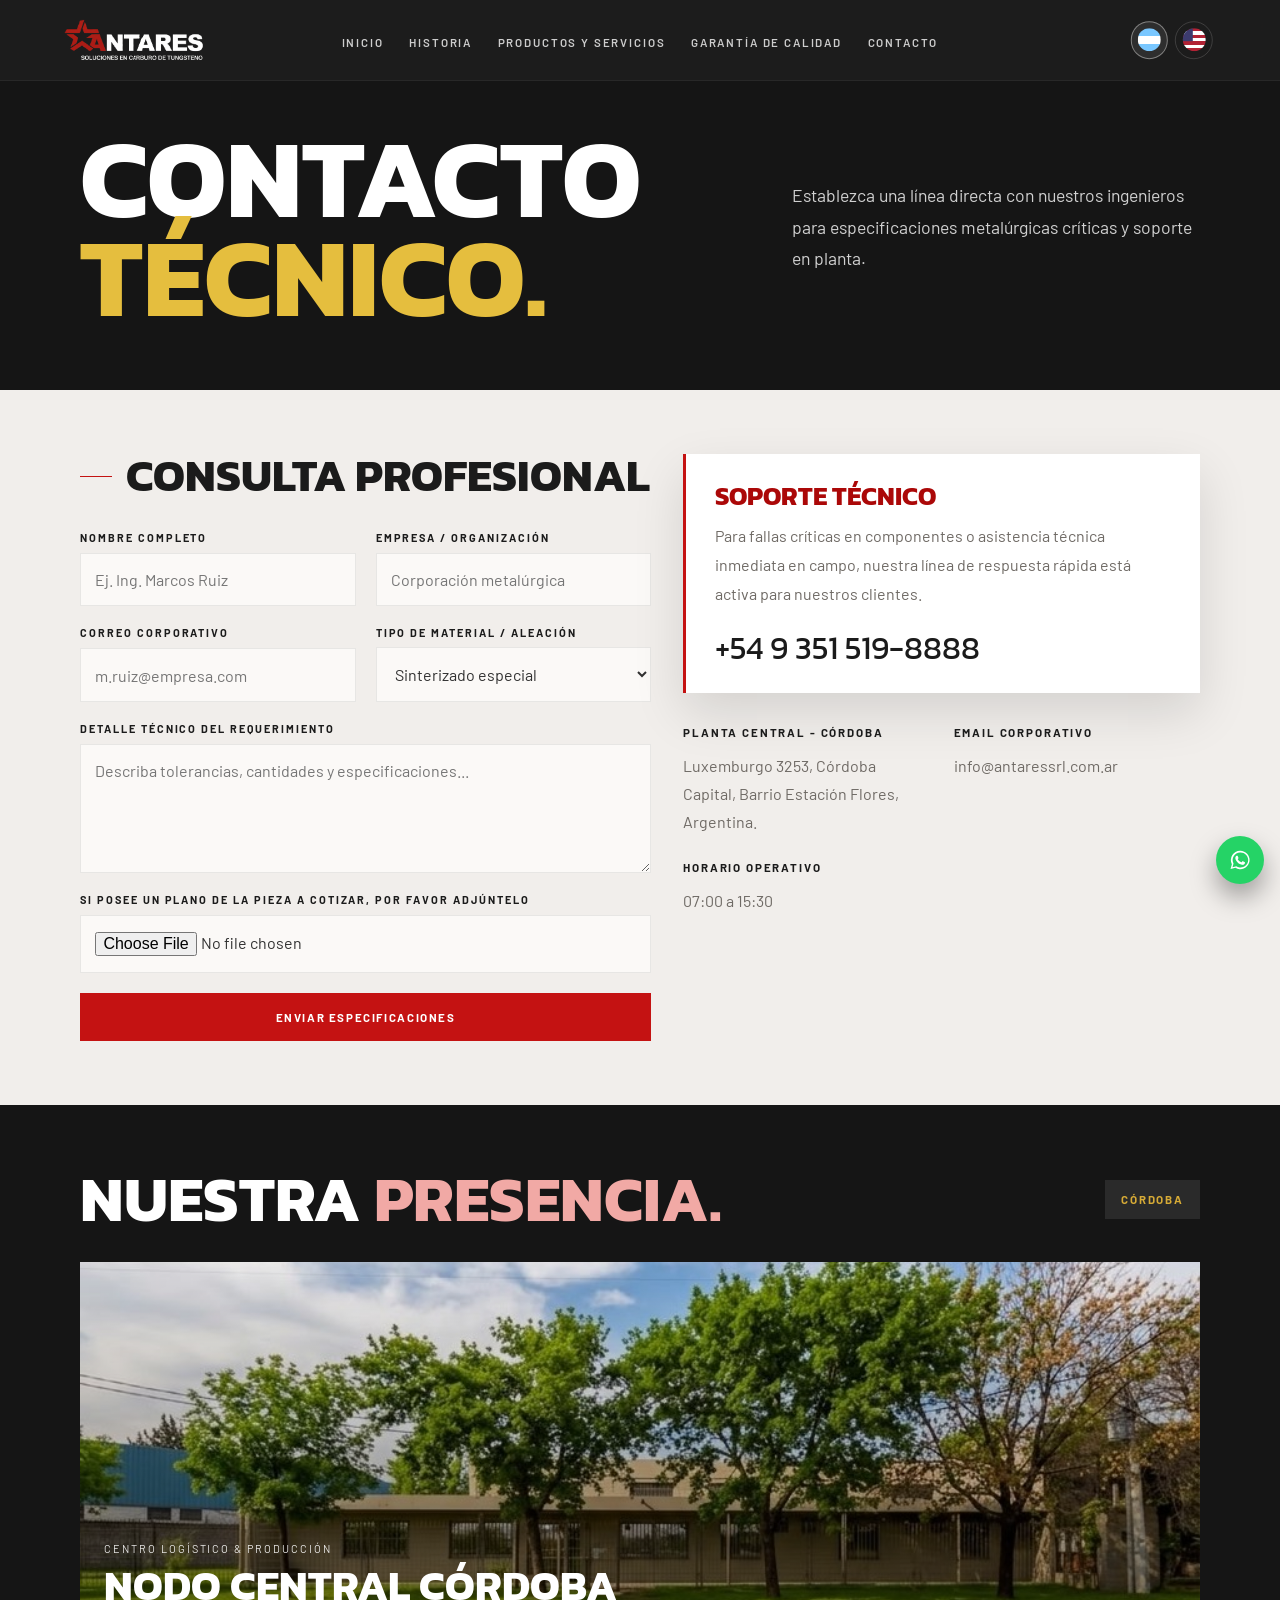
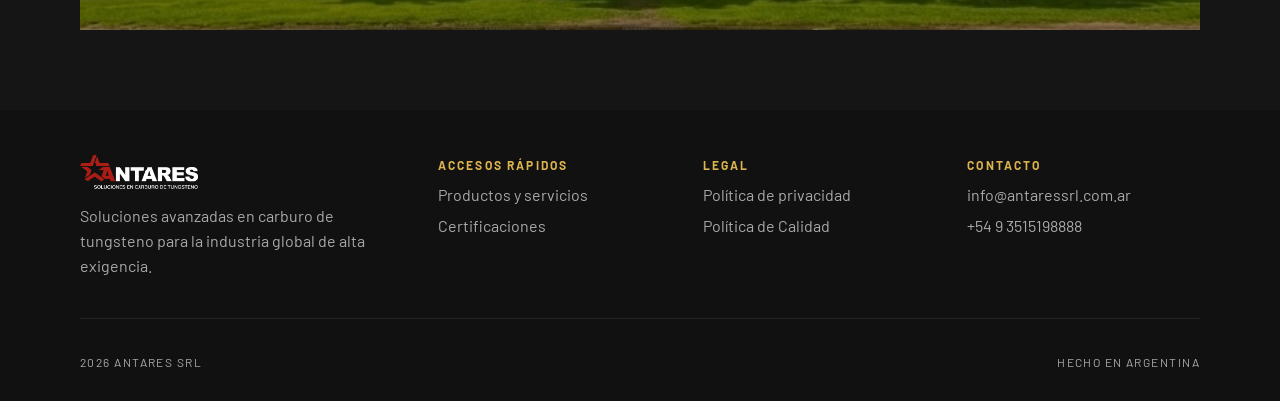
==== commit d6ca654d: "Lista para subir" ====
--- a/pages/contacto.html
+++ b/pages/contacto.html
@@ -143,7 +143,7 @@
 
         <div class="contact-side">
           <article class="contact-alert">
-            <h3 data-i18n="contact.alertTitle">Soporte de emergencia</h3>
+            <h3 data-i18n="contact.alertTitle">Soporte técnico</h3>
             <p data-i18n="contact.alertText">Para fallas críticas en componentes o asistencia técnica inmediata en campo, nuestra línea de respuesta rápida está activa para nuestros clientes.</p>
             <a class="contact-alert__phone" href="tel:+5493515198888">+54 9 351 519-8888</a>
           </article>
@@ -156,8 +156,7 @@
 
             <article class="contact-detail">
               <h3 data-i18n="contact.detail3Title">Email corporativo</h3>
-              <p>ingenieria@antaressrl.com.ar</p>
-              <p>karinacorradi@antaressrl.com.ar</p>
+              <p>info@antaressrl.com.ar</p>
             </article>
 
             <article class="contact-detail">
@@ -235,7 +234,7 @@
     </div>
   </footer>
 
-  <a class="whatsapp-fab" href="https://wa.me/5493515198888?text=Hola%20Antares%2C%20quisiera%20hacer%20una%20consulta." target="_blank" rel="noopener noreferrer" aria-label="Escribir por WhatsApp" title="WhatsApp">WA</a>
+  <a class="whatsapp-fab" href="mailto:info@antaressrl.com.ar?subject=Consulta%20desde%20web%20Antares&body=Hola%20Antares%2C%20quisiera%20hacer%20una%20consulta." aria-label="Enviar correo a Antares" title="Email">MAIL</a>
 
   <script src="../script/script.js" defer></script>
 </body>
--- a/styles/styles.css
+++ b/styles/styles.css
@@ -1102,14 +1102,26 @@
 
 .tooling-grid {
   display: grid;
-  grid-template-columns: minmax(0, 1.35fr) minmax(22rem, 0.95fr);
+  grid-template-columns: 1fr;
   gap: 1.5rem;
   align-items: stretch;
 }
 
+.sintered-grid {
+  display: grid;
+  grid-template-columns: 1fr;
+  gap: 1.5rem;
+  align-items: stretch;
+}
+
 .products-cards--tooling {
-  grid-template-columns: repeat(2, minmax(0, 1fr));
+  order: 2;
+  grid-template-columns: repeat(4, minmax(0, 1fr));
   grid-auto-rows: auto;
+}
+
+.products-cards--other-products {
+  grid-template-columns: repeat(4, minmax(0, 1fr));
 }
 
 .products-cards--tooling .tech-card {
@@ -1118,6 +1130,7 @@
 }
 
 .tooling-hero-card {
+  order: 1;
   position: relative;
   min-height: 28rem;
   overflow: hidden;
@@ -1133,6 +1146,47 @@
     url("../assets/img/catalogo/01Herramental.jpeg") center/cover no-repeat;
   opacity: 0.96;
   transform: scale(1.01);
+}
+
+.tooling-hero-card__image--siderurgia {
+  background:
+    linear-gradient(90deg, rgba(20, 20, 20, 0.04), rgba(20, 20, 20, 0.38)),
+    url("../assets/img/siderurgia-hero.png") center/cover no-repeat;
+}
+
+.sintered-hero-card {
+  position: relative;
+  min-height: clamp(30rem, 46vw, 42rem);
+  overflow: hidden;
+  background: #dedede;
+  box-shadow: 0 1.4rem 3rem rgba(0, 0, 0, 0.22);
+}
+
+.sintered-hero-card__image {
+  position: absolute;
+  inset: 0;
+  background:
+    linear-gradient(180deg, rgba(0, 0, 0, 0.02), rgba(0, 0, 0, 0.36)),
+    url("../assets/img/catalogo/00/MDSinterizado.jpg") center/cover no-repeat;
+  opacity: 0.98;
+}
+
+.sintered-hero-card__content {
+  position: absolute;
+  left: 2rem;
+  bottom: 2rem;
+  max-width: 28rem;
+}
+
+.sintered-hero-card__content h3 {
+  margin: 0;
+  padding-left: 1rem;
+  border-left: 2px solid #d7ab36;
+  color: #fff;
+  font-family: "Kanit", sans-serif;
+  font-size: clamp(2rem, 5vw, 3rem);
+  line-height: 0.95;
+  text-transform: uppercase;
 }
 
 .tech-card {
@@ -1185,6 +1239,80 @@
     #2b2b2b;
 }
 
+.tech-card--siderurgia-rodillos {
+  background:
+    linear-gradient(180deg, rgba(43, 43, 43, 0.32), rgba(28, 28, 28, 0.48)),
+    url("../assets/img/catalogo/varios/enderedadoraDeAlmbre.jpeg?v=20260604-2") center/contain no-repeat,
+    #8f8f8f;
+}
+
+.tech-card--siderurgia-cuchilla {
+  background:
+    linear-gradient(180deg, rgba(43, 43, 43, 0.32), rgba(28, 28, 28, 0.48)),
+    url("../assets/img/catalogo/varios/rueda.png?v=20260604-2") center/contain no-repeat,
+    #b8b8bc;
+}
+
+.tech-card--siderurgia-sellos {
+  background:
+    linear-gradient(180deg, rgba(43, 43, 43, 0.32), rgba(28, 28, 28, 0.48)),
+    url("../assets/img/catalogo/varios/sellos.png?v=20260604-2") center/cover no-repeat,
+    #8f8f8f;
+}
+
+.tech-card--siderurgia-anillos {
+  background:
+    linear-gradient(180deg, rgba(43, 43, 43, 0.32), rgba(28, 28, 28, 0.48)),
+    url("../assets/img/catalogo/varios/Bujes.png?v=20260604-2") center/cover no-repeat,
+    #8f8f8f;
+}
+
+.tech-card--sintered-1,
+.tech-card--sintered-2,
+.tech-card--sintered-3,
+.tech-card--sintered-4 {
+  background:
+    linear-gradient(180deg, rgba(43, 43, 43, 0.22), rgba(28, 28, 28, 0.44)),
+    #3f3f3f;
+  border: 1px dashed rgba(255, 255, 255, 0.12);
+  box-shadow: none;
+}
+
+.tech-card--sintered-1 {
+  background:
+    linear-gradient(180deg, rgba(43, 43, 43, 0.18), rgba(28, 28, 28, 0.4)),
+    url("../assets/img/catalogo/00/barras.jpg?v=20260604") center/cover no-repeat,
+    #d8d8d8;
+  border: 1px solid rgba(255, 255, 255, 0.05);
+  box-shadow: 0 1rem 2.5rem rgba(0, 0, 0, 0.16);
+}
+
+.tech-card--sintered-2 {
+  background:
+    linear-gradient(180deg, rgba(43, 43, 43, 0.18), rgba(28, 28, 28, 0.4)),
+    url("../assets/img/catalogo/00/insertosBruto.png?v=20260604") center/cover no-repeat,
+    #d8d8d8;
+  border: 1px solid rgba(255, 255, 255, 0.05);
+  box-shadow: 0 1rem 2.5rem rgba(0, 0, 0, 0.16);
+}
+
+.tech-card--sintered-3 {
+  background:
+    linear-gradient(180deg, rgba(43, 43, 43, 0.18), rgba(28, 28, 28, 0.4)),
+    url("../assets/img/catalogo/00/bujesBruto.avif?v=20260604") center/cover no-repeat,
+    #d8d8d8;
+  border: 1px solid rgba(255, 255, 255, 0.05);
+  box-shadow: 0 1rem 2.5rem rgba(0, 0, 0, 0.16);
+}
+
+.tech-card--placeholder {
+  background:
+    linear-gradient(180deg, rgba(43, 43, 43, 0.2), rgba(28, 28, 28, 0.34)),
+    #3f3f3f;
+  border: 1px dashed rgba(255, 255, 255, 0.12);
+  box-shadow: none;
+}
+
 .tech-card__top {
   display: flex;
   align-items: center;
@@ -1255,21 +1383,21 @@
 
 .oilgas-grid {
   display: grid;
-  grid-template-columns: minmax(0, 1.35fr) minmax(22rem, 0.95fr);
+  grid-template-columns: 1fr;
   gap: 1.5rem;
 }
 
 .products-section--oilgas .oilgas-hero-card {
+  order: 1;
+}
+
+.products-section--oilgas .oilgas-stack {
   order: 2;
-}
-
-.products-section--oilgas .oilgas-stack {
-  order: 1;
 }
 
 .oilgas-hero-card {
   position: relative;
-  min-height: 28rem;
+  min-height: clamp(30rem, 46vw, 42rem);
   overflow: hidden;
   background: #1c1c1c;
 }
@@ -1308,18 +1436,19 @@
 
 .oilgas-stack {
   display: grid;
+  grid-template-columns: repeat(4, minmax(0, 1fr));
+  gap: 1.2rem;
+}
+
+.oilgas-stack__row {
+  display: grid;
   grid-template-columns: repeat(2, minmax(0, 1fr));
   gap: 1rem;
 }
 
-.oilgas-stack__row {
-  display: grid;
-  grid-template-columns: repeat(2, minmax(0, 1fr));
-  gap: 1rem;
-}
-
 .oilgas-info {
-  min-height: 10rem;
+  min-height: 0;
+  aspect-ratio: 1 / 1;
   padding: 1.5rem;
   background: #2b2b2b;
 }
@@ -1351,23 +1480,21 @@
 .oilgas-info--womoct {
   background:
     linear-gradient(180deg, rgba(20, 20, 20, 0.25), rgba(20, 20, 20, 0.5)),
-    url("../assets/img/WOM&OCT.png") center/cover no-repeat,
-    #2b2b2b;
+    url("../assets/img/catalogo/02/orificiosCalibrados.png?v=20260604") center/cover no-repeat,
+    #b8b8bc;
 }
 
 .oilgas-info--spm {
   background:
     linear-gradient(180deg, rgba(20, 20, 20, 0.25), rgba(20, 20, 20, 0.5)),
-    url("../assets/img/catalogo/02/PistonFracturaSPM.png") center/cover no-repeat,
-
-    linear-gradient(180deg, rgba(20, 20, 20, 0.35), rgba(20, 20, 20, 0.6)),
-    url("../assets/img/catalogo/02/PistonFracturaSPM.png?v=20260521") center/cover no-repeat, #2b2b2b;
+    url("../assets/img/catalogo/02/Pistones.png?v=20260604") center/cover no-repeat,
+    #b8b8bc;
 }
 
 .oilgas-info--exclusa {
   background:
     linear-gradient(180deg, rgba(20, 20, 20, 0.12), rgba(20, 20, 20, 0.3)),
-    url("../assets/img/catalogo/valvulas/exclusa.png?v=20260521") center/56% auto no-repeat,
+    url("../assets/img/catalogo/valvulas/exclusa.png?v=20260521") center/contain no-repeat,
     #a4a4a8;
 }
 
@@ -1476,6 +1603,10 @@
   gap: 1.2rem;
 }
 
+.catalog-modal__grid--single {
+  grid-template-columns: minmax(0, 32rem);
+}
+
 .catalog-modal__card {
   min-height: 15rem;
   height: 15rem;
@@ -1485,14 +1616,40 @@
   box-shadow: 0 1rem 2.5rem rgba(0, 0, 0, 0.16);
 }
 
+.catalog-modal__card--placeholder {
+  background:
+    linear-gradient(180deg, rgba(43, 43, 43, 0.18), rgba(28, 28, 28, 0.38)),
+    #3f3f3f;
+  border: 1px dashed rgba(255, 255, 255, 0.12);
+  box-shadow: none;
+}
+
+.catalog-modal__card--barras {
+  background:
+    linear-gradient(180deg, rgba(20, 20, 20, 0.12), rgba(20, 20, 20, 0.36)),
+    url("../assets/img/catalogo/00/barras.jpg?v=20260604") center/cover no-repeat,
+    #d8d8d8;
+}
+
+.catalog-modal__card--insertos-bruto {
+  background:
+    linear-gradient(180deg, rgba(20, 20, 20, 0.12), rgba(20, 20, 20, 0.36)),
+    url("../assets/img/catalogo/00/insertosBruto.png?v=20260604") center/cover no-repeat,
+    #d8d8d8;
+}
+
+.catalog-modal__card--bujes-bruto {
+  background:
+    linear-gradient(180deg, rgba(20, 20, 20, 0.12), rgba(20, 20, 20, 0.36)),
+    url("../assets/img/catalogo/00/bujesBruto.avif?v=20260604") center/cover no-repeat,
+    #d8d8d8;
+}
+
 .catalog-modal__card--spm-bg {
   background:
-
     linear-gradient(180deg, rgba(20, 20, 20, 0.08), rgba(20, 20, 20, 0.22)),
-    url("../assets/img/catalogo/02/PistonFracturaSPM.png") center/cover no-repeat,
-
-    linear-gradient(180deg, rgba(20, 20, 20, 0.12), rgba(20, 20, 20, 0.3)),
-    url("../assets/img/catalogo/02/PistonFracturaSPM.png?v=20260521") center/cover no-repeat, #2b2b2b;
+    url("../assets/img/catalogo/02/Pistones.png?v=20260604") center/cover no-repeat,
+    #2b2b2b;
 }
 
 .catalog-modal__card--mecha-escalonada-bg {
@@ -1566,7 +1723,7 @@
 }
 
 .catalog-modal__card--inserto-triangular-bg {
-  background: linear-gradient(180deg, rgba(20, 20, 20, 0.1), rgba(20, 20, 20, 0.36)), url("../assets/img/catalogo/insertos/Insertos.png") center/cover no-repeat, #2b2b2b;
+  background: linear-gradient(180deg, rgba(20, 20, 20, 0.1), rgba(20, 20, 20, 0.36)), url("../assets/img/catalogo/insertos/insTriangulares.png?v=20260604") center/cover no-repeat, #2b2b2b;
 }
 
 .catalog-modal__card--inserto-rombico-bg {
@@ -1579,6 +1736,22 @@
 
 .catalog-modal__card--inserto-rosca-bg {
   background: linear-gradient(180deg, rgba(20, 20, 20, 0.1), rgba(20, 20, 20, 0.36)), url("../assets/img/catalogo/insertos/Insertos.png") 64% 60%/cover no-repeat, #2b2b2b;
+}
+
+.catalog-modal__card--siderurgia-enderezadora {
+  background: linear-gradient(180deg, rgba(20, 20, 20, 0.12), rgba(20, 20, 20, 0.38)), url("../assets/img/catalogo/varios/enderedadoraDeAlmbre.jpeg?v=20260604-2") center/cover no-repeat, #2b2b2b;
+}
+
+.catalog-modal__card--siderurgia-cuchilla {
+  background: linear-gradient(180deg, rgba(20, 20, 20, 0.12), rgba(20, 20, 20, 0.38)), url("../assets/img/catalogo/varios/rueda.png?v=20260604-2") center/cover no-repeat, #2b2b2b;
+}
+
+.catalog-modal__card--siderurgia-sellos {
+  background: linear-gradient(180deg, rgba(20, 20, 20, 0.12), rgba(20, 20, 20, 0.38)), url("../assets/img/catalogo/varios/sellos.png?v=20260604-2") center/cover no-repeat, #2b2b2b;
+}
+
+.catalog-modal__card--siderurgia-anillos {
+  background: linear-gradient(180deg, rgba(20, 20, 20, 0.12), rgba(20, 20, 20, 0.38)), url("../assets/img/catalogo/varios/Bujes.png?v=20260604-2") center/cover no-repeat, #2b2b2b;
 }
 
 .catalog-modal__card--wom-asientos-bg,
@@ -2514,9 +2687,10 @@
 }
 
 .presence-card__image--cordoba {
+  filter: none;
   background:
     linear-gradient(180deg, rgba(0, 0, 0, 0.06), rgba(0, 0, 0, 0.42)),
-    url("https://images.unsplash.com/photo-1497366754035-f200968a6e72?auto=format&fit=crop&w=1200&q=80") center/cover no-repeat;
+    url("../assets/img/contacto/empresa.jpeg") center/cover no-repeat;
 }
 
 .presence-card__image--santacruz {
@@ -3394,6 +3568,10 @@
   .products-cards--tooling .tech-card {
     aspect-ratio: auto;
     min-height: 12.8rem;
+    background-color: #aeb0b5;
+    background-position: center, center 54%;
+    background-repeat: no-repeat, no-repeat;
+    background-size: auto, auto 132%;
   }
 
   .about-footer__copy {
@@ -3542,7 +3720,7 @@
     background-color: #c4c4c7;
     background-position: center, center;
     background-repeat: no-repeat, no-repeat;
-    background-size: auto, contain;
+    background-size: auto, cover;
   }
 
   .cta-band__content {
@@ -3788,7 +3966,7 @@
     background-color: #c4c4c7;
     background-position: center, center;
     background-repeat: no-repeat, no-repeat;
-    background-size: auto, contain;
+    background-size: auto, cover;
   }
 
   .sectors {
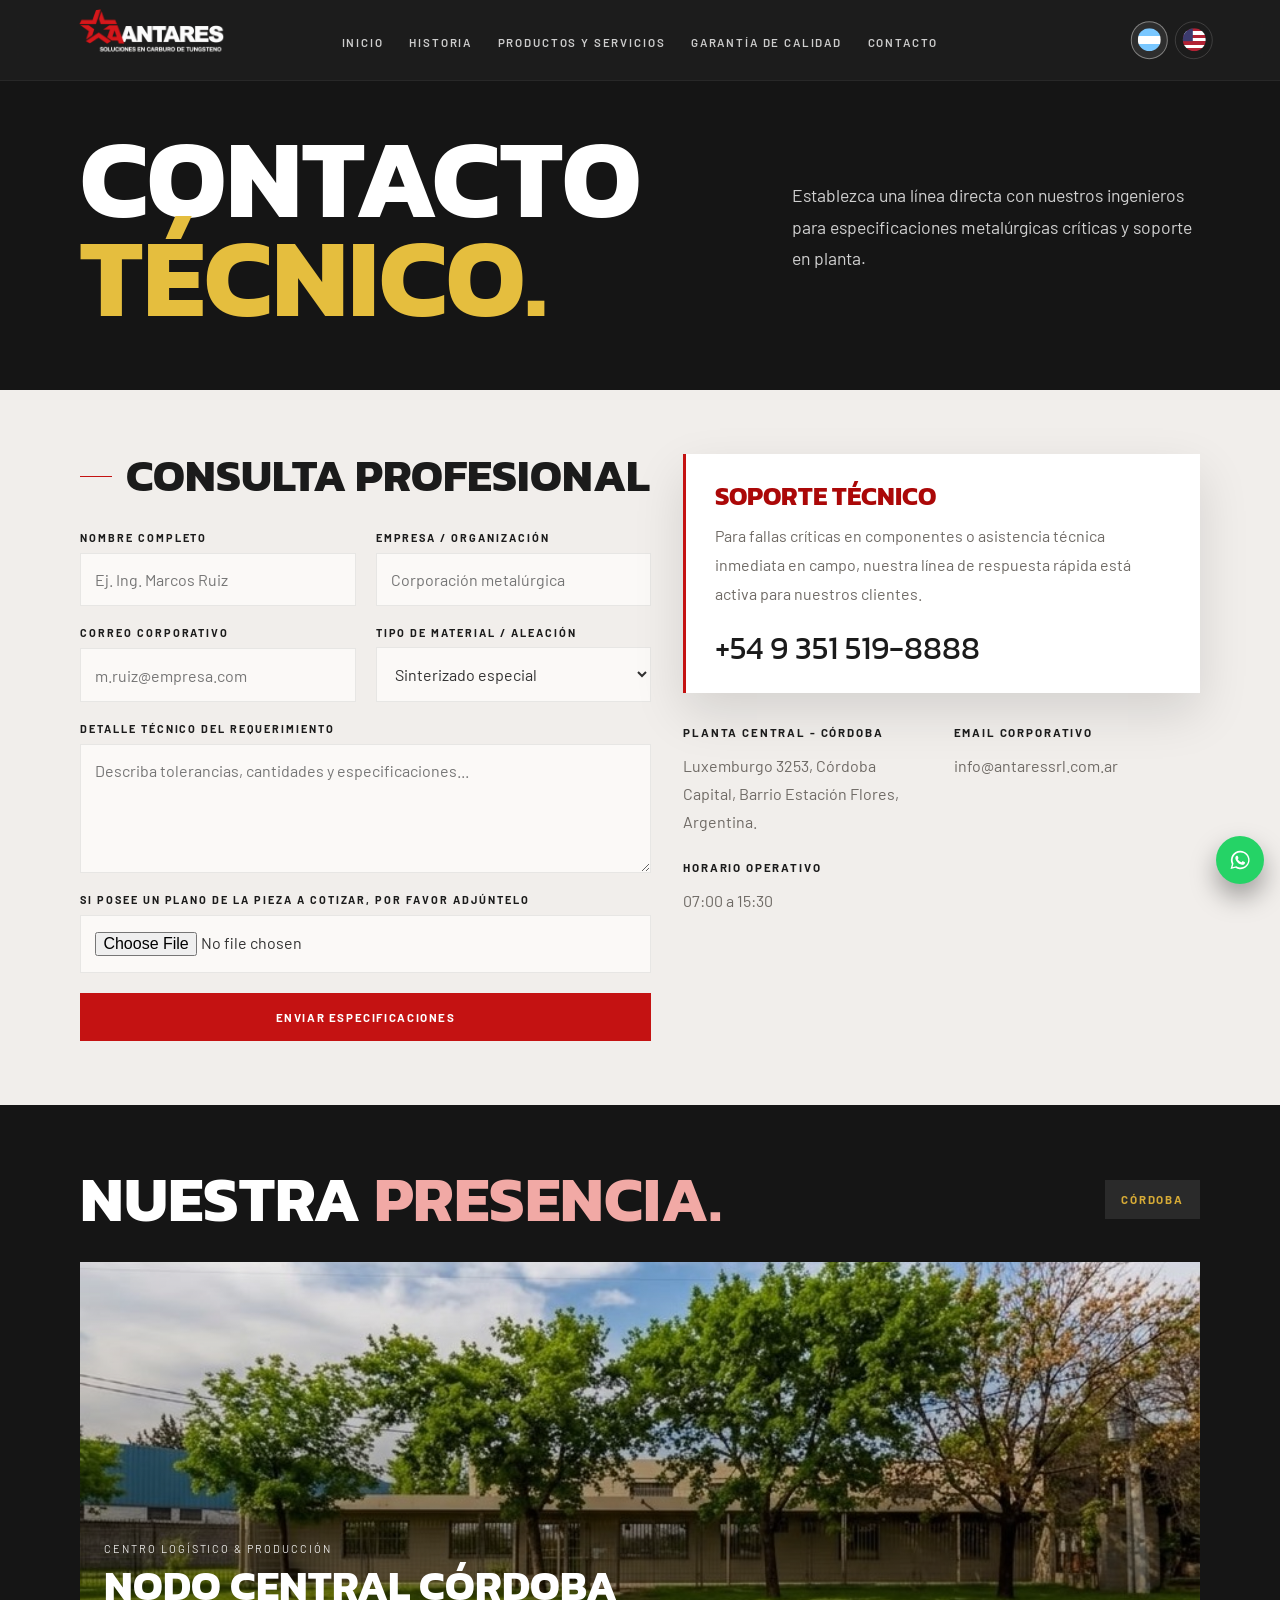
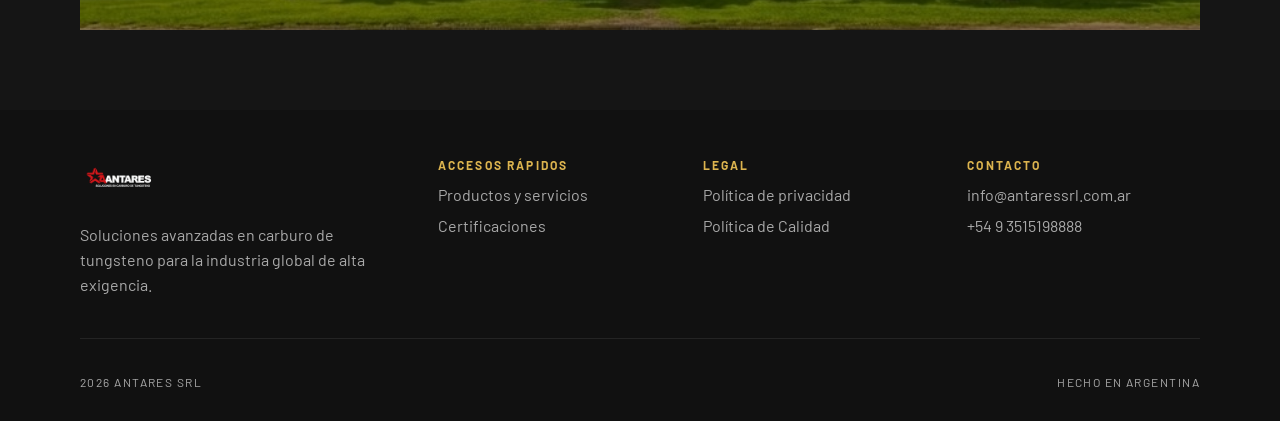
==== commit d0d13378: "Actualizacion header" ====
--- a/pages/contacto.html
+++ b/pages/contacto.html
@@ -17,7 +17,7 @@
     <div class="container">
       <nav class="navbar" aria-label="Principal">
         <div class="brand" aria-label="Antares SRL">
-          <img src="../assets/img/logonavbar-navbar.png" alt="Antares SRL">
+          <img src="../assets/img/logonavbar-navbar2.png" alt="Antares SRL">
         </div>
 
         <button
@@ -199,7 +199,7 @@
     <div class="container footer__grid">
       <div>
         <a class="brand brand--footer" href="../index.html" aria-label="Antares SRL inicio">
-          <img src="../assets/img/logonavbar-navbar.png" alt="Antares SRL">
+          <img src="../assets/img/logonavbar-navbar2.png" alt="Antares SRL">
         </a>
         <p class="footer__text" data-i18n="footer.description">Soluciones avanzadas en carburo de tungsteno para la industria global de alta exigencia.</p>
       </div>
--- a/styles/styles.css
+++ b/styles/styles.css
@@ -243,7 +243,7 @@
 
 .brand img {
   display: block;
-  height: 2.51rem;
+  height: 7.54rem;
   width: auto;
 }
 
@@ -254,7 +254,7 @@
 }
 
 .brand--footer img {
-  height: 2.15rem;
+  height: 3.36rem;
 }
 
 .nav-desktop {
@@ -512,15 +512,15 @@
 
 .hero__media {
   background:
-    linear-gradient(180deg, rgba(0, 0, 0, 0.06), rgba(0, 0, 0, 0.12)),
+    linear-gradient(180deg, rgba(0, 0, 0, 0.16), rgba(0, 0, 0, 0.28)),
     url("../assets/img/soluciones.png") center/cover no-repeat;
   transform: scale(1);
 }
 
 .hero__overlay {
   background:
-    radial-gradient(circle at 20% 30%, rgba(180, 91, 14, 0.18), transparent 26%),
-    linear-gradient(90deg, rgba(0, 0, 0, 0.42), rgba(0, 0, 0, 0.16) 55%, rgba(0, 0, 0, 0.48));
+    radial-gradient(circle at 20% 30%, rgba(180, 91, 14, 0.12), transparent 26%),
+    linear-gradient(90deg, rgba(0, 0, 0, 0.5), rgba(0, 0, 0, 0.24) 55%, rgba(0, 0, 0, 0.58));
 }
 
 .hero__content {
@@ -563,10 +563,11 @@
   display: inline-flex;
   align-items: center;
   justify-content: center;
-  width: min(30rem, 78vw);
+  width: min(38rem, 86vw);
   margin-top: -0.25rem;
-  padding: 0 clamp(1rem, 3vw, 2rem) clamp(1rem, 3vw, 2rem);
+  padding: 0 clamp(0.5rem, 2vw, 1rem) 0.35rem;
   filter: drop-shadow(0 1.25rem 2rem rgba(0, 0, 0, 0.48));
+  pointer-events: none;
 }
 
 .hero__brand-mark img {
@@ -575,11 +576,22 @@
 }
 
 .hero__actions {
+  position: relative;
+  z-index: 2;
   display: flex;
   flex-wrap: wrap;
   justify-content: center;
   gap: 1rem;
-  margin-top: 2rem;
+  margin-top: -6.65rem;
+}
+
+.hero__actions .button {
+  min-width: 13.5rem;
+  min-height: 0;
+  height: 2.15rem;
+  padding: 0 1.45rem;
+  font-size: 0.68rem;
+  letter-spacing: 0.13em;
 }
 
 .about-hero {
@@ -1597,20 +1609,25 @@
   display: grid;
   grid-template-columns: repeat(4, minmax(0, 1fr));
   grid-auto-flow: row;
-  grid-auto-rows: minmax(15rem, auto);
+  grid-auto-rows: auto;
   align-content: start;
   align-items: stretch;
   gap: 1.2rem;
 }
 
 .catalog-modal__grid--single {
-  grid-template-columns: minmax(0, 32rem);
+  grid-template-columns: repeat(4, minmax(0, 1fr));
 }
 
 .catalog-modal__card {
-  min-height: 15rem;
-  height: 15rem;
+  display: flex;
+  aspect-ratio: 1 / 1;
+  min-height: 0;
+  height: auto;
   padding: 1.5rem;
+  align-items: flex-start;
+  justify-content: flex-end;
+  flex-direction: column;
   background: #2b2b2b;
   border: 1px solid rgba(255, 255, 255, 0.05);
   box-shadow: 0 1rem 2.5rem rgba(0, 0, 0, 0.16);
@@ -1631,6 +1648,27 @@
     #d8d8d8;
 }
 
+.catalog-modal__card--barras-macizas {
+  background:
+    linear-gradient(180deg, rgba(20, 20, 20, 0.12), rgba(20, 20, 20, 0.36)),
+    url("../assets/img/catalogo/00/barrasMasizas.jpg?v=20260607") center/cover no-repeat,
+    #d8d8d8;
+}
+
+.catalog-modal__card--barras-refrigeradas {
+  background:
+    linear-gradient(180deg, rgba(20, 20, 20, 0.12), rgba(20, 20, 20, 0.36)),
+    url("../assets/img/catalogo/00/barrasRefrigeradas.jpg?v=20260607") center/cover no-repeat,
+    #d8d8d8;
+}
+
+.catalog-modal__card--md-sinterizado {
+  background:
+    linear-gradient(180deg, rgba(20, 20, 20, 0.12), rgba(20, 20, 20, 0.36)),
+    url("../assets/img/catalogo/00/MDSinterizado.jpg?v=20260607") center/cover no-repeat,
+    #d8d8d8;
+}
+
 .catalog-modal__card--insertos-bruto {
   background:
     linear-gradient(180deg, rgba(20, 20, 20, 0.12), rgba(20, 20, 20, 0.36)),
@@ -1641,7 +1679,7 @@
 .catalog-modal__card--bujes-bruto {
   background:
     linear-gradient(180deg, rgba(20, 20, 20, 0.12), rgba(20, 20, 20, 0.36)),
-    url("../assets/img/catalogo/00/bujesBruto.avif?v=20260604") center/cover no-repeat,
+    url("../assets/img/catalogo/00/bujesBruto.jpg?v=20260607") center/cover no-repeat,
     #d8d8d8;
 }
 
@@ -1839,11 +1877,6 @@
   font-family: "Kanit", sans-serif;
   font-size: 1.55rem;
   line-height: 1;
-}
-
-#wom-oct-modal .catalog-modal__mark,
-#wom-oct-modal .catalog-modal__card h3 {
-  display: none;
 }
 
 .has-modal-open {
@@ -3676,12 +3709,9 @@
   }
 
   .catalog-modal__card {
-    display: flex;
-    min-height: clamp(17rem, 42vw, 23rem);
+    width: 100%;
+    min-height: 0;
     height: auto;
-    align-items: flex-start;
-    justify-content: flex-end;
-    flex-direction: column;
   }
 
   .catalog-modal__mark {
@@ -3697,6 +3727,12 @@
   }
 
   .catalog-modal__card--spm-bg,
+  .catalog-modal__card--barras,
+  .catalog-modal__card--barras-macizas,
+  .catalog-modal__card--barras-refrigeradas,
+  .catalog-modal__card--md-sinterizado,
+  .catalog-modal__card--insertos-bruto,
+  .catalog-modal__card--bujes-bruto,
   .catalog-modal__card--mecha-escalonada-bg,
   .catalog-modal__card--mecha-helicoidal-bg,
   .catalog-modal__card--mecha-recta-bg,
@@ -3920,13 +3956,10 @@
   }
 
   .catalog-modal__card {
-    display: flex;
-    min-height: clamp(18rem, 72vw, 25rem);
+    width: 100%;
+    min-height: 0;
     height: auto;
     padding: 1rem;
-    align-items: flex-start;
-    justify-content: flex-end;
-    flex-direction: column;
   }
 
   .catalog-modal__mark {
@@ -3943,6 +3976,12 @@
   }
 
   .catalog-modal__card--spm-bg,
+  .catalog-modal__card--barras,
+  .catalog-modal__card--barras-macizas,
+  .catalog-modal__card--barras-refrigeradas,
+  .catalog-modal__card--md-sinterizado,
+  .catalog-modal__card--insertos-bruto,
+  .catalog-modal__card--bujes-bruto,
   .catalog-modal__card--mecha-escalonada-bg,
   .catalog-modal__card--mecha-helicoidal-bg,
   .catalog-modal__card--mecha-recta-bg,
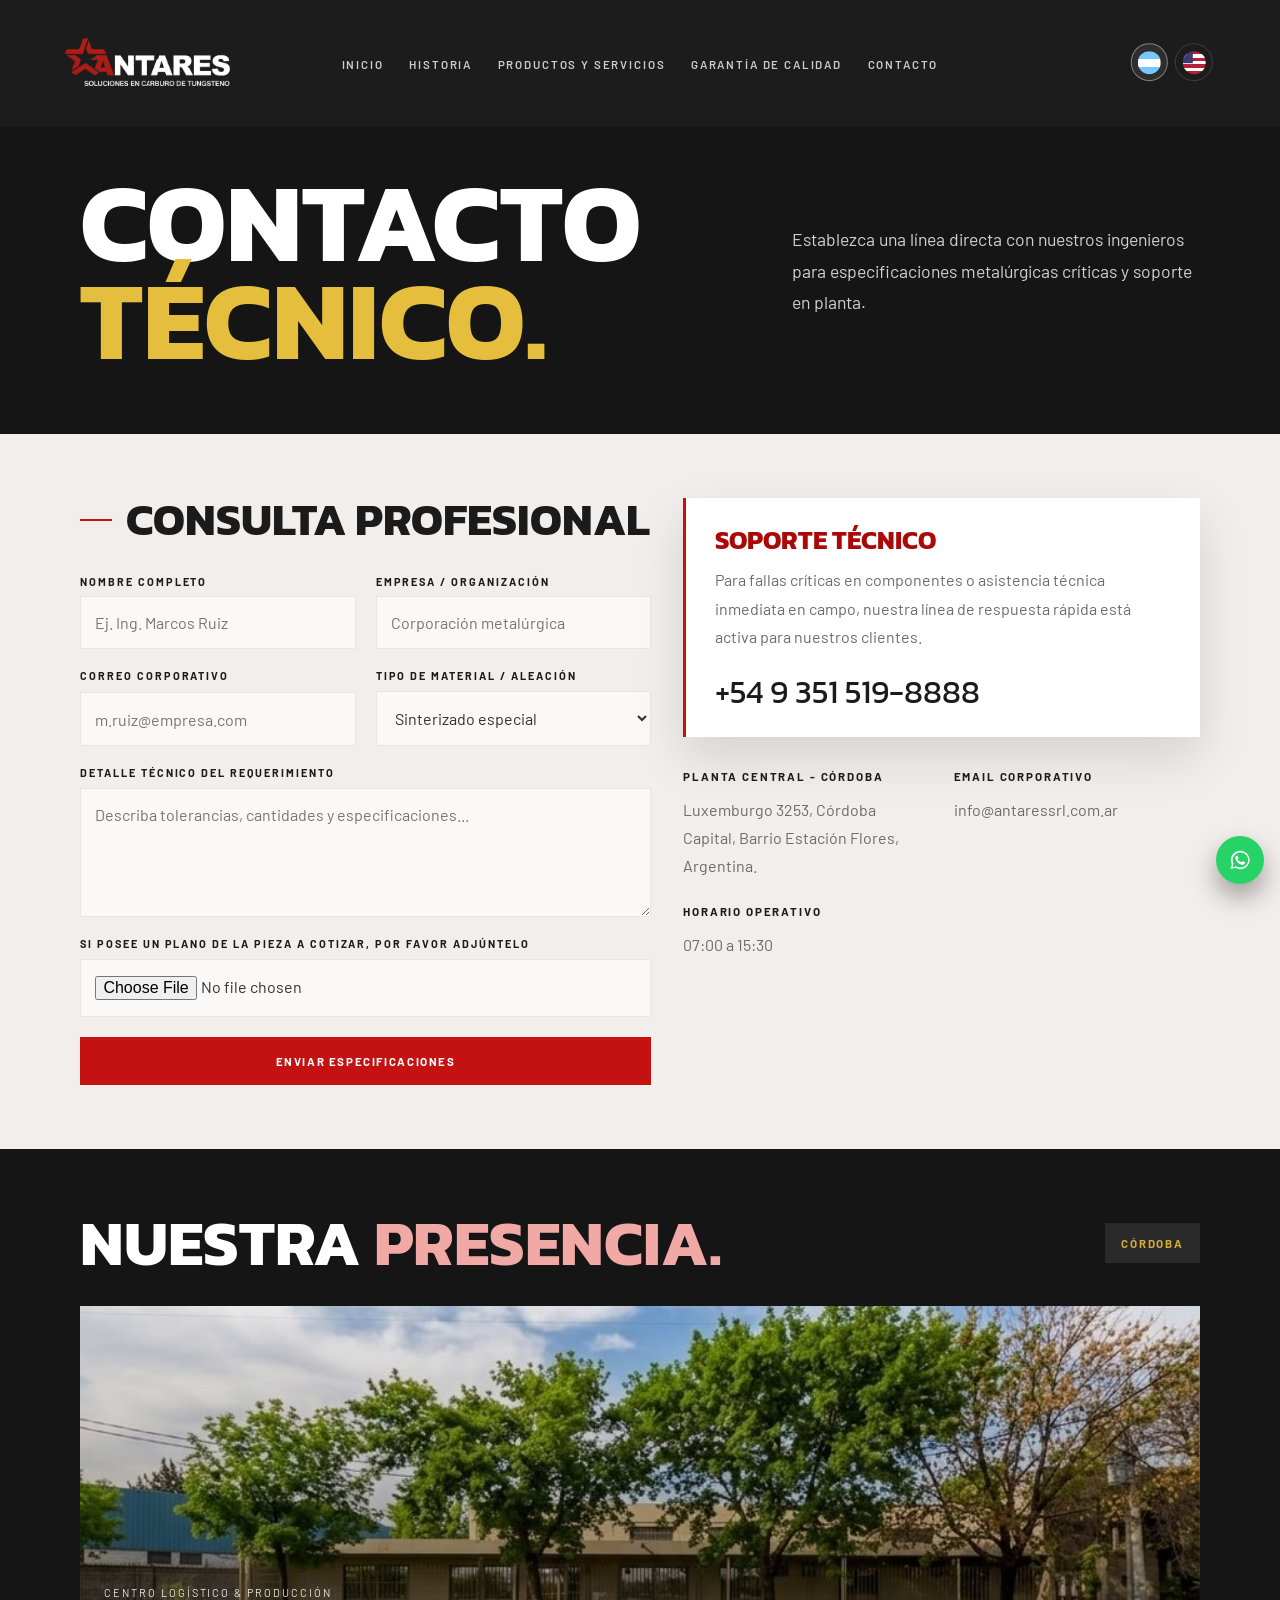
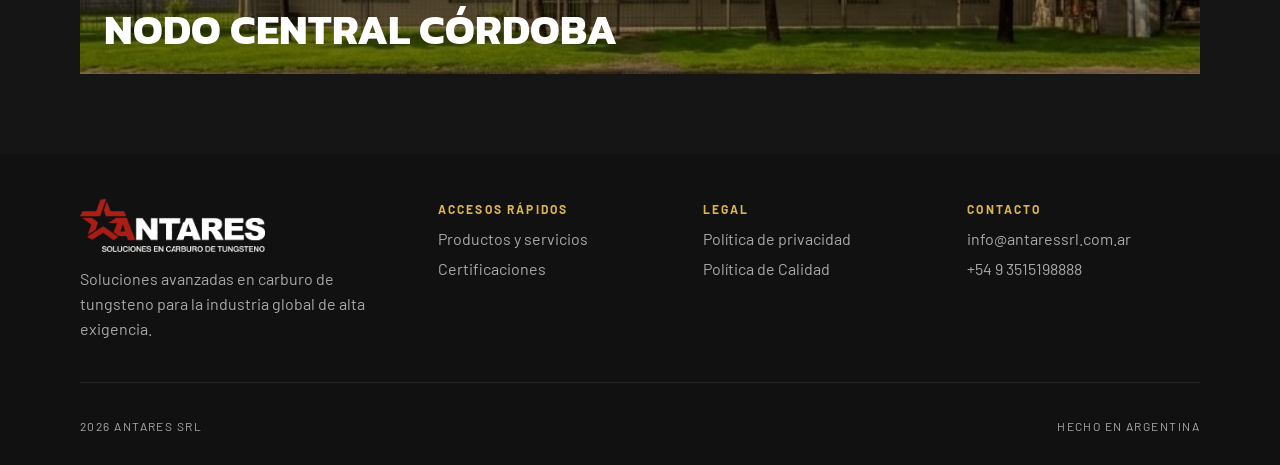
==== commit 6c159369: "Volvimos al .png anterior en logo hasta que pueda editar uno mejor" ====
--- a/pages/contacto.html
+++ b/pages/contacto.html
@@ -17,7 +17,7 @@
     <div class="container">
       <nav class="navbar" aria-label="Principal">
         <div class="brand" aria-label="Antares SRL">
-          <img src="../assets/img/logonavbar-navbar2.png" alt="Antares SRL">
+          <img src="../assets/img/logonavbar-navbar.png" alt="Antares SRL">
         </div>
 
         <button
@@ -199,7 +199,7 @@
     <div class="container footer__grid">
       <div>
         <a class="brand brand--footer" href="../index.html" aria-label="Antares SRL inicio">
-          <img src="../assets/img/logonavbar-navbar2.png" alt="Antares SRL">
+          <img src="../assets/img/logonavbar-navbar.png" alt="Antares SRL">
         </a>
         <p class="footer__text" data-i18n="footer.description">Soluciones avanzadas en carburo de tungsteno para la industria global de alta exigencia.</p>
       </div>
--- a/styles/styles.css
+++ b/styles/styles.css
@@ -13,7 +13,7 @@
   --color-accent-deep: #7d0f0f;
   --color-gold: #d8a63b;
   --container: min(1120px, calc(100% - 2rem));
-  --header-height: 5rem;
+  --header-height: 7.8rem;
   --radius-sm: 0.25rem;
   --radius-md: 0.5rem;
   --radius-lg: 1rem;
@@ -39,6 +39,7 @@
   font-family: "Barlow", sans-serif;
   background: var(--color-bg);
   color: var(--color-text);
+  padding-top: var(--header-height);
 }
 
 img {
@@ -211,8 +212,10 @@
 }
 
 .site-header {
-  position: sticky;
+  position: fixed;
   top: 0;
+  left: 0;
+  right: 0;
   z-index: 100;
   background: rgba(10, 10, 10, 0.92);
   backdrop-filter: blur(14px);
@@ -243,7 +246,7 @@
 
 .brand img {
   display: block;
-  height: 7.54rem;
+  height: 3rem;
   width: auto;
 }
 
@@ -563,8 +566,8 @@
   display: inline-flex;
   align-items: center;
   justify-content: center;
-  width: min(38rem, 86vw);
-  margin-top: -0.25rem;
+  width: min(34rem, 82vw);
+  margin-top: 0;
   padding: 0 clamp(0.5rem, 2vw, 1rem) 0.35rem;
   filter: drop-shadow(0 1.25rem 2rem rgba(0, 0, 0, 0.48));
   pointer-events: none;
@@ -582,7 +585,7 @@
   flex-wrap: wrap;
   justify-content: center;
   gap: 1rem;
-  margin-top: -6.65rem;
+  margin-top: 1.15rem;
 }
 
 .hero__actions .button {
@@ -1273,10 +1276,13 @@
 }
 
 .tech-card--siderurgia-anillos {
-  background:
-    linear-gradient(180deg, rgba(43, 43, 43, 0.32), rgba(28, 28, 28, 0.48)),
-    url("../assets/img/catalogo/varios/Bujes.png?v=20260604-2") center/cover no-repeat,
-    #8f8f8f;
+  background: #8f8f8f;
+}
+
+.tech-card--siderurgia-anillos .tech-card__top,
+.tech-card--siderurgia-anillos h3,
+.tech-card--siderurgia-anillos .tech-card__tag {
+  display: none;
 }
 
 .tech-card--sintered-1,
@@ -1311,7 +1317,7 @@
 .tech-card--sintered-3 {
   background:
     linear-gradient(180deg, rgba(43, 43, 43, 0.18), rgba(28, 28, 28, 0.4)),
-    url("../assets/img/catalogo/00/bujesBruto.avif?v=20260604") center/cover no-repeat,
+    url("../assets/img/catalogo/00/bujesBruto.jpg?v=20260607") center/cover no-repeat,
     #d8d8d8;
   border: 1px solid rgba(255, 255, 255, 0.05);
   box-shadow: 0 1rem 2.5rem rgba(0, 0, 0, 0.16);
@@ -1789,7 +1795,7 @@
 }
 
 .catalog-modal__card--siderurgia-anillos {
-  background: linear-gradient(180deg, rgba(20, 20, 20, 0.12), rgba(20, 20, 20, 0.38)), url("../assets/img/catalogo/varios/Bujes.png?v=20260604-2") center/cover no-repeat, #2b2b2b;
+  background: #3f3f3f;
 }
 
 .catalog-modal__card--wom-asientos-bg,
@@ -1813,6 +1819,13 @@
   background: #c7c7cc;
 }
 
+.catalog-modal__card--valvula-1-bg {
+  background:
+    linear-gradient(180deg, rgba(20, 20, 20, 0.08), rgba(20, 20, 20, 0.22)),
+    url("../assets/img/catalogo/varios/Bujes.png?v=20260604-2") center/cover no-repeat,
+    #c7c7cc;
+}
+
 .catalog-modal__card--wom-boquillas-bg {
   background: linear-gradient(180deg, rgba(20, 20, 20, 0.12), rgba(20, 20, 20, 0.38)), url("../assets/img/catalogo/orificios/tipoCameron.png") center/cover no-repeat, #2b2b2b;
 }
@@ -1863,7 +1876,7 @@
 }
 
 .catalog-modal__mark {
-  display: inline-block;
+  display: none;
   margin-bottom: 2.4rem;
   color: #d7ab36;
   font-family: "Kanit", sans-serif;
@@ -1872,6 +1885,7 @@
 }
 
 .catalog-modal__card h3 {
+  display: none;
   margin: 0;
   color: #fff;
   font-family: "Kanit", sans-serif;
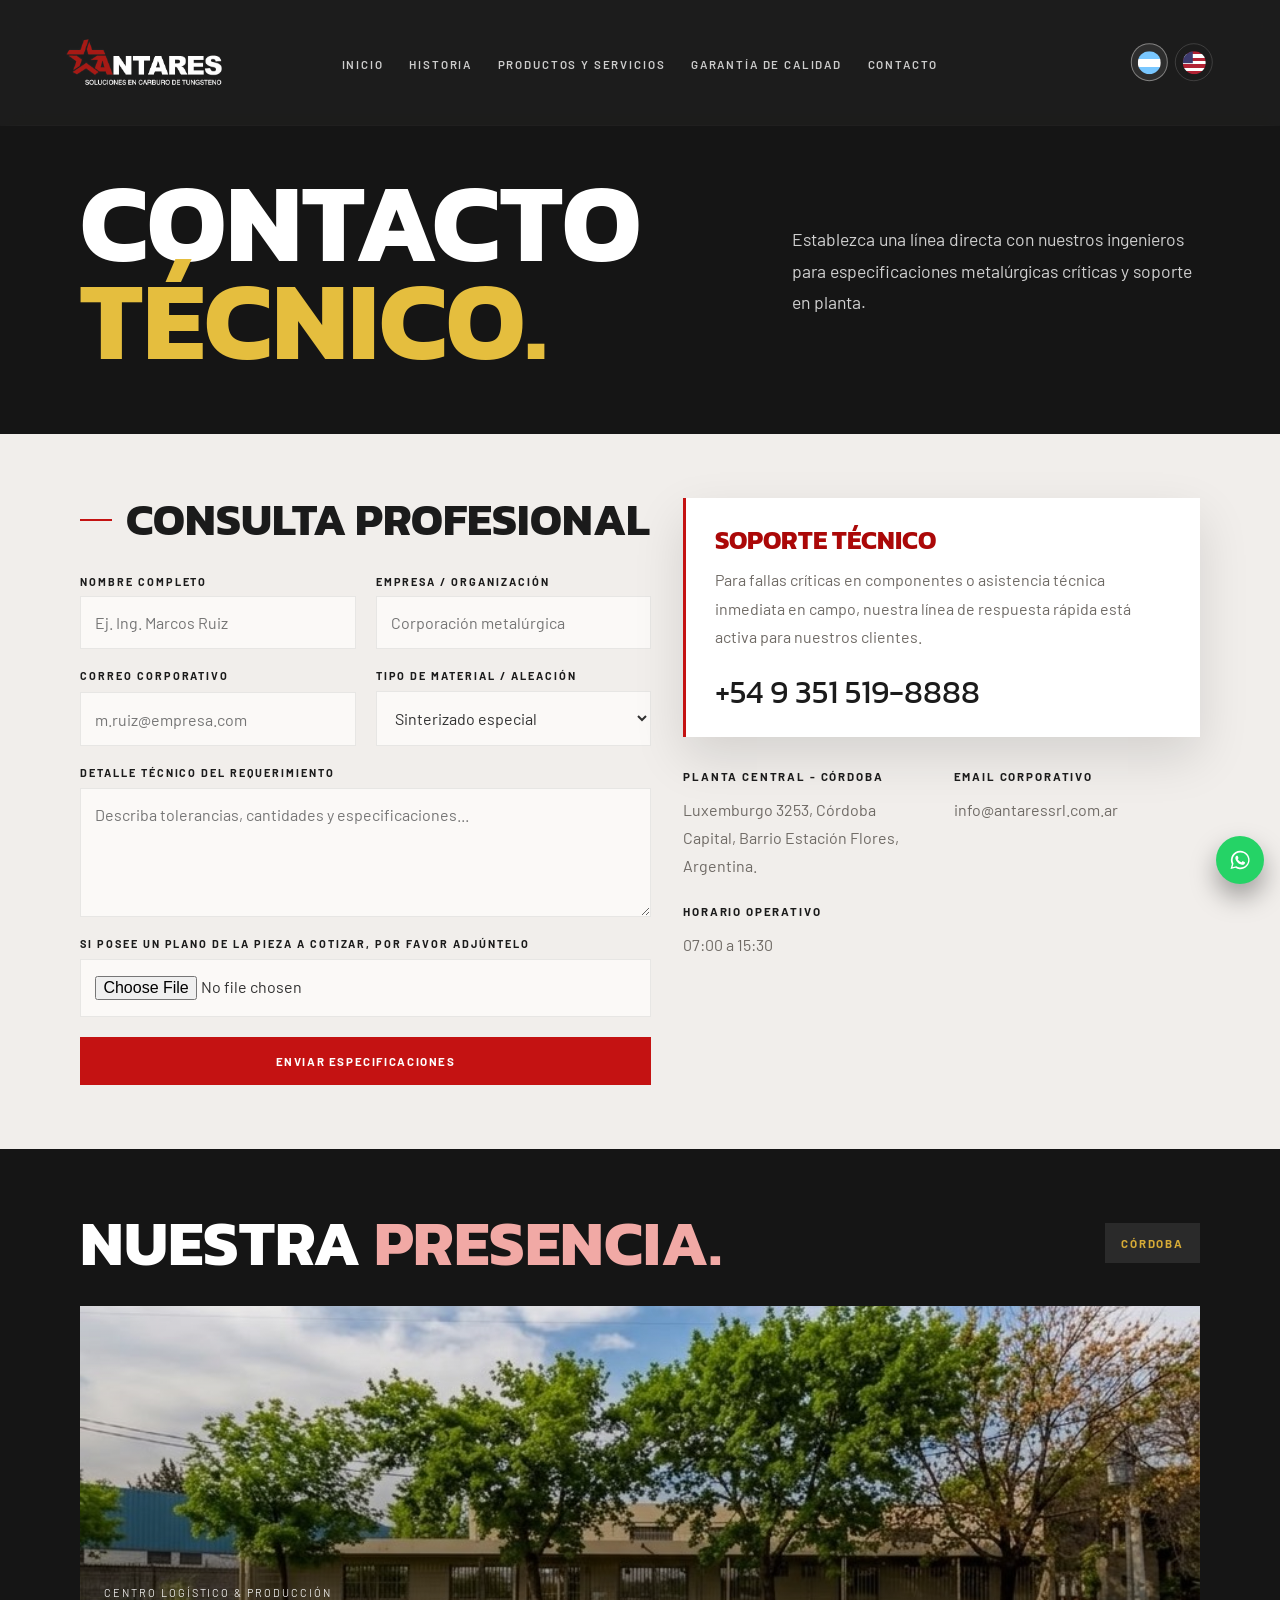
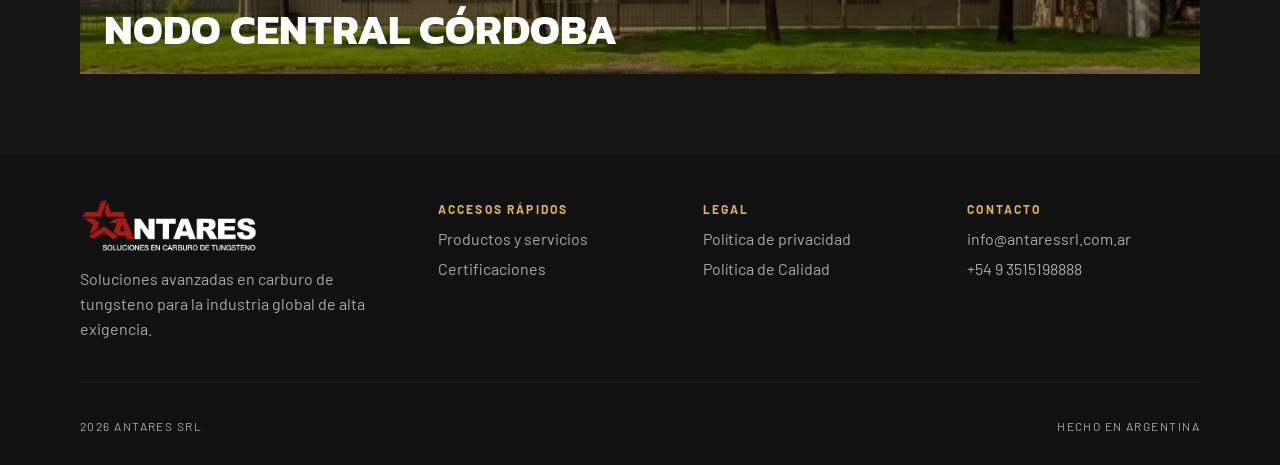
==== commit 7c01b579: "Mejora en logo sin fondo" ====
--- a/pages/contacto.html
+++ b/pages/contacto.html
@@ -17,7 +17,7 @@
     <div class="container">
       <nav class="navbar" aria-label="Principal">
         <div class="brand" aria-label="Antares SRL">
-          <img src="../assets/img/logonavbar-navbar.png" alt="Antares SRL">
+          <img src="../assets/img/logonavbar-navbar.png?v=20260716c" alt="Antares SRL">
         </div>
 
         <button
@@ -199,7 +199,7 @@
     <div class="container footer__grid">
       <div>
         <a class="brand brand--footer" href="../index.html" aria-label="Antares SRL inicio">
-          <img src="../assets/img/logonavbar-navbar.png" alt="Antares SRL">
+          <img src="../assets/img/logonavbar-navbar.png?v=20260716c" alt="Antares SRL">
         </a>
         <p class="footer__text" data-i18n="footer.description">Soluciones avanzadas en carburo de tungsteno para la industria global de alta exigencia.</p>
       </div>
--- a/styles/styles.css
+++ b/styles/styles.css
@@ -1229,49 +1229,49 @@
 .tech-card--mechas-bg {
   background:
     linear-gradient(180deg, rgba(43, 43, 43, 0.32), rgba(28, 28, 28, 0.44)),
-    url("../assets/img/catalogo/brocas/BrocaEscalonadaR.png") center 58%/cover no-repeat,
+    url("../assets/img/catalogo/brocas/BrocaEscalonadaR.png?v=20260716") center 58%/cover no-repeat,
     #2b2b2b;
 }
 
 .tech-card--fresas-bg {
   background:
     linear-gradient(180deg, rgba(43, 43, 43, 0.32), rgba(28, 28, 28, 0.44)),
-    url("../assets/img/catalogo/fresas/FresaIntegral.png?v=2") center 58%/cover no-repeat,
+    url("../assets/img/catalogo/fresas/FresaIntegral.png?v=20260716") center 58%/cover no-repeat,
     #2b2b2b;
 }
 
 .tech-card--escariadores-bg {
   background:
     linear-gradient(180deg, rgba(43, 43, 43, 0.32), rgba(28, 28, 28, 0.48)),
-    url("../assets/img/catalogo/escariadores/Escariador.png") center 58%/cover no-repeat,
+    url("../assets/img/catalogo/escariadores/Escariador.png?v=20260716") center 58%/cover no-repeat,
     #2b2b2b;
 }
 
 .tech-card--insertos-bg {
   background:
     linear-gradient(180deg, rgba(43, 43, 43, 0.32), rgba(28, 28, 28, 0.48)),
-    url("../assets/img/catalogo/insertos/Insertos.png?v=2") center 58%/cover no-repeat,
+    url("../assets/img/catalogo/insertos/Insertos.png?v=20260716") center 58%/cover no-repeat,
     #2b2b2b;
 }
 
 .tech-card--siderurgia-rodillos {
   background:
     linear-gradient(180deg, rgba(43, 43, 43, 0.32), rgba(28, 28, 28, 0.48)),
-    url("../assets/img/catalogo/varios/enderedadoraDeAlmbre.jpeg?v=20260604-2") center/contain no-repeat,
+    url("../assets/img/catalogo/varios/enderedadoraDeAlmbre.jpeg?v=20260716-2") center/contain no-repeat,
     #8f8f8f;
 }
 
 .tech-card--siderurgia-cuchilla {
   background:
     linear-gradient(180deg, rgba(43, 43, 43, 0.32), rgba(28, 28, 28, 0.48)),
-    url("../assets/img/catalogo/varios/rueda.png?v=20260604-2") center/contain no-repeat,
+    url("../assets/img/catalogo/varios/rueda.png?v=20260716-2") center/contain no-repeat,
     #b8b8bc;
 }
 
 .tech-card--siderurgia-sellos {
   background:
     linear-gradient(180deg, rgba(43, 43, 43, 0.32), rgba(28, 28, 28, 0.48)),
-    url("../assets/img/catalogo/varios/sellos.png?v=20260604-2") center/cover no-repeat,
+    url("../assets/img/catalogo/varios/sellos.png?v=20260716-2") center/cover no-repeat,
     #8f8f8f;
 }
 
@@ -1299,7 +1299,7 @@
 .tech-card--sintered-1 {
   background:
     linear-gradient(180deg, rgba(43, 43, 43, 0.18), rgba(28, 28, 28, 0.4)),
-    url("../assets/img/catalogo/00/barras.jpg?v=20260604") center/cover no-repeat,
+    url("../assets/img/catalogo/00/barras.jpg?v=20260716") center/cover no-repeat,
     #d8d8d8;
   border: 1px solid rgba(255, 255, 255, 0.05);
   box-shadow: 0 1rem 2.5rem rgba(0, 0, 0, 0.16);
@@ -1308,7 +1308,7 @@
 .tech-card--sintered-2 {
   background:
     linear-gradient(180deg, rgba(43, 43, 43, 0.18), rgba(28, 28, 28, 0.4)),
-    url("../assets/img/catalogo/00/insertosBruto.png?v=20260604") center/cover no-repeat,
+    url("../assets/img/catalogo/00/insertosBruto.png?v=20260716") center/cover no-repeat,
     #d8d8d8;
   border: 1px solid rgba(255, 255, 255, 0.05);
   box-shadow: 0 1rem 2.5rem rgba(0, 0, 0, 0.16);
@@ -1317,7 +1317,7 @@
 .tech-card--sintered-3 {
   background:
     linear-gradient(180deg, rgba(43, 43, 43, 0.18), rgba(28, 28, 28, 0.4)),
-    url("../assets/img/catalogo/00/bujesBruto.jpg?v=20260607") center/cover no-repeat,
+    url("../assets/img/catalogo/00/bujesBruto.jpg?v=20260716") center/cover no-repeat,
     #d8d8d8;
   border: 1px solid rgba(255, 255, 255, 0.05);
   box-shadow: 0 1rem 2.5rem rgba(0, 0, 0, 0.16);
@@ -1498,21 +1498,21 @@
 .oilgas-info--womoct {
   background:
     linear-gradient(180deg, rgba(20, 20, 20, 0.25), rgba(20, 20, 20, 0.5)),
-    url("../assets/img/catalogo/02/orificiosCalibrados.png?v=20260604") center/cover no-repeat,
+    url("../assets/img/catalogo/02/orificiosCalibrados.png?v=20260716") center/cover no-repeat,
     #b8b8bc;
 }
 
 .oilgas-info--spm {
   background:
     linear-gradient(180deg, rgba(20, 20, 20, 0.25), rgba(20, 20, 20, 0.5)),
-    url("../assets/img/catalogo/02/Pistones.png?v=20260604") center/cover no-repeat,
+    url("../assets/img/catalogo/02/Pistones.png?v=20260716") center/cover no-repeat,
     #b8b8bc;
 }
 
 .oilgas-info--exclusa {
   background:
     linear-gradient(180deg, rgba(20, 20, 20, 0.12), rgba(20, 20, 20, 0.3)),
-    url("../assets/img/catalogo/valvulas/exclusa.png?v=20260521") center/contain no-repeat,
+    url("../assets/img/catalogo/valvulas/exclusa.png?v=20260716") center/contain no-repeat,
     #a4a4a8;
 }
 
@@ -1650,7 +1650,7 @@
 .catalog-modal__card--barras {
   background:
     linear-gradient(180deg, rgba(20, 20, 20, 0.12), rgba(20, 20, 20, 0.36)),
-    url("../assets/img/catalogo/00/barras.jpg?v=20260604") center/cover no-repeat,
+    url("../assets/img/catalogo/00/barras.jpg?v=20260716") center/cover no-repeat,
     #d8d8d8;
 }
 
@@ -1678,120 +1678,120 @@
 .catalog-modal__card--insertos-bruto {
   background:
     linear-gradient(180deg, rgba(20, 20, 20, 0.12), rgba(20, 20, 20, 0.36)),
-    url("../assets/img/catalogo/00/insertosBruto.png?v=20260604") center/cover no-repeat,
+    url("../assets/img/catalogo/00/insertosBruto.png?v=20260716") center/cover no-repeat,
     #d8d8d8;
 }
 
 .catalog-modal__card--bujes-bruto {
   background:
     linear-gradient(180deg, rgba(20, 20, 20, 0.12), rgba(20, 20, 20, 0.36)),
-    url("../assets/img/catalogo/00/bujesBruto.jpg?v=20260607") center/cover no-repeat,
+    url("../assets/img/catalogo/00/bujesBruto.jpg?v=20260716") center/cover no-repeat,
     #d8d8d8;
 }
 
 .catalog-modal__card--spm-bg {
   background:
     linear-gradient(180deg, rgba(20, 20, 20, 0.08), rgba(20, 20, 20, 0.22)),
-    url("../assets/img/catalogo/02/Pistones.png?v=20260604") center/cover no-repeat,
+    url("../assets/img/catalogo/02/Pistones.png?v=20260716") center/cover no-repeat,
     #2b2b2b;
 }
 
 .catalog-modal__card--mecha-escalonada-bg {
-  background: linear-gradient(180deg, rgba(20, 20, 20, 0.1), rgba(20, 20, 20, 0.32)), url("../assets/img/catalogo/brocas/BrocaEscalonadaR.png") center/112% 100% no-repeat, #2b2b2b;
+  background: linear-gradient(180deg, rgba(20, 20, 20, 0.1), rgba(20, 20, 20, 0.32)), url("../assets/img/catalogo/brocas/BrocaEscalonadaR.png?v=20260716") center/112% 100% no-repeat, #2b2b2b;
 }
 
 .catalog-modal__card--mecha-helicoidal-bg {
 
-  background: linear-gradient(180deg, rgba(20, 20, 20, 0.1), rgba(20, 20, 20, 0.32)), url("../assets/img/catalogo/brocas/mechaCor.png") center/cover no-repeat, #2b2b2b;
+  background: linear-gradient(180deg, rgba(20, 20, 20, 0.1), rgba(20, 20, 20, 0.32)), url("../assets/img/catalogo/brocas/mechaCor.png?v=20260716") center/cover no-repeat, #2b2b2b;
 }
 
 .catalog-modal__card--mecha-recta-bg {
-  background: linear-gradient(180deg, rgba(20, 20, 20, 0.1), rgba(20, 20, 20, 0.32)), url("../assets/img/catalogo/brocas/MechaCentro.png") center/112% 100% no-repeat, #2b2b2b;
+  background: linear-gradient(180deg, rgba(20, 20, 20, 0.1), rgba(20, 20, 20, 0.32)), url("../assets/img/catalogo/brocas/MechaCentro.png?v=20260716") center/112% 100% no-repeat, #2b2b2b;
 }
 
 .catalog-modal__card--mecha-refrigerada-bg {
-  background: linear-gradient(180deg, rgba(20, 20, 20, 0.1), rgba(20, 20, 20, 0.32)), url("../assets/img/catalogo/brocas/tresEscalones.png") center/cover no-repeat, #2b2b2b;
-  background: linear-gradient(180deg, rgba(20, 20, 20, 0.14), rgba(20, 20, 20, 0.42)), url("../assets/img/catalogo/brocas/mechaCor.png?v=20260521") center/cover no-repeat, #2b2b2b;
+  background: linear-gradient(180deg, rgba(20, 20, 20, 0.1), rgba(20, 20, 20, 0.32)), url("../assets/img/catalogo/brocas/tresEscalones.png?v=20260716") center/cover no-repeat, #2b2b2b;
+  background: linear-gradient(180deg, rgba(20, 20, 20, 0.14), rgba(20, 20, 20, 0.42)), url("../assets/img/catalogo/brocas/mechaCor.png?v=20260716") center/cover no-repeat, #2b2b2b;
 }
 
 .catalog-modal__card--mecha-recta-bg {
-  background: linear-gradient(180deg, rgba(20, 20, 20, 0.14), rgba(20, 20, 20, 0.42)), url("../assets/img/catalogo/brocas/MechaCentro.png?v=20260521") center/112% 100% no-repeat, #2b2b2b;
+  background: linear-gradient(180deg, rgba(20, 20, 20, 0.14), rgba(20, 20, 20, 0.42)), url("../assets/img/catalogo/brocas/MechaCentro.png?v=20260716") center/112% 100% no-repeat, #2b2b2b;
 }
 
 .catalog-modal__card--mecha-refrigerada-bg {
-  background: linear-gradient(180deg, rgba(20, 20, 20, 0.14), rgba(20, 20, 20, 0.42)), url("../assets/img/catalogo/brocas/tresEscalones.png?v=20260521") center/cover no-repeat, #2b2b2b;
+  background: linear-gradient(180deg, rgba(20, 20, 20, 0.14), rgba(20, 20, 20, 0.42)), url("../assets/img/catalogo/brocas/tresEscalones.png?v=20260716") center/cover no-repeat, #2b2b2b;
 }
 
 .catalog-modal__card--fresa-recta-bg {
-  background: linear-gradient(180deg, rgba(20, 20, 20, 0.1), rgba(20, 20, 20, 0.32)), url("../assets/img/catalogo/fresas/FresaIntegral.png") center 50%/cover no-repeat, #2b2b2b;
+  background: linear-gradient(180deg, rgba(20, 20, 20, 0.1), rgba(20, 20, 20, 0.32)), url("../assets/img/catalogo/fresas/FresaIntegral.png?v=20260716") center 50%/cover no-repeat, #2b2b2b;
 }
 
 .catalog-modal__card--fresa-esferica-bg {
 
-  background: linear-gradient(180deg, rgba(20, 20, 20, 0.1), rgba(20, 20, 20, 0.32)), url("../assets/img/catalogo/fresas/Fresa.png") center/cover no-repeat, #2b2b2b;
+  background: linear-gradient(180deg, rgba(20, 20, 20, 0.1), rgba(20, 20, 20, 0.32)), url("../assets/img/catalogo/fresas/Fresa.png?v=20260716") center/cover no-repeat, #2b2b2b;
 }
 
 .catalog-modal__card--fresa-desbaste-bg {
-  background: linear-gradient(180deg, rgba(20, 20, 20, 0.1), rgba(20, 20, 20, 0.32)), url("../assets/img/catalogo/fresas/FresaRev.png") center/cover no-repeat, #2b2b2b;
+  background: linear-gradient(180deg, rgba(20, 20, 20, 0.1), rgba(20, 20, 20, 0.32)), url("../assets/img/catalogo/fresas/FresaRev.png?v=20260716") center/cover no-repeat, #2b2b2b;
 }
 
 .catalog-modal__card--fresa-especial-bg {
-  background: linear-gradient(180deg, rgba(20, 20, 20, 0.1), rgba(20, 20, 20, 0.32)), url("../assets/img/catalogo/fresas/fresaCircular.png") center/cover no-repeat, #2b2b2b;
-
-  background: linear-gradient(180deg, rgba(20, 20, 20, 0.14), rgba(20, 20, 20, 0.42)), url("../assets/img/catalogo/fresas/Fresa.png?v=20260521") center/cover no-repeat, #2b2b2b;
+  background: linear-gradient(180deg, rgba(20, 20, 20, 0.1), rgba(20, 20, 20, 0.32)), url("../assets/img/catalogo/fresas/fresaCircular.png?v=20260716") center/cover no-repeat, #2b2b2b;
+
+  background: linear-gradient(180deg, rgba(20, 20, 20, 0.14), rgba(20, 20, 20, 0.42)), url("../assets/img/catalogo/fresas/Fresa.png?v=20260716") center/cover no-repeat, #2b2b2b;
 }
 
 .catalog-modal__card--fresa-desbaste-bg {
-  background: linear-gradient(180deg, rgba(20, 20, 20, 0.14), rgba(20, 20, 20, 0.42)), url("../assets/img/catalogo/fresas/FresaRev.png?v=20260521") center/cover no-repeat, #2b2b2b;
+  background: linear-gradient(180deg, rgba(20, 20, 20, 0.14), rgba(20, 20, 20, 0.42)), url("../assets/img/catalogo/fresas/FresaRev.png?v=20260716") center/cover no-repeat, #2b2b2b;
 }
 
 .catalog-modal__card--fresa-especial-bg {
-  background: linear-gradient(180deg, rgba(20, 20, 20, 0.14), rgba(20, 20, 20, 0.42)), url("../assets/img/catalogo/fresas/fresaCircular.png?v=20260521") center/cover no-repeat, #2b2b2b;
+  background: linear-gradient(180deg, rgba(20, 20, 20, 0.14), rgba(20, 20, 20, 0.42)), url("../assets/img/catalogo/fresas/fresaCircular.png?v=20260716") center/cover no-repeat, #2b2b2b;
 
 }
 
 .catalog-modal__card--escariador-1-bg {
-  background: linear-gradient(180deg, rgba(20, 20, 20, 0.1), rgba(20, 20, 20, 0.32)), url("../assets/img/catalogo/escariadores/Escariador.png") center/cover no-repeat, #2b2b2b;
+  background: linear-gradient(180deg, rgba(20, 20, 20, 0.1), rgba(20, 20, 20, 0.32)), url("../assets/img/catalogo/escariadores/Escariador.png?v=20260716") center/cover no-repeat, #2b2b2b;
 }
 
 .catalog-modal__card--escariador-2-bg {
-  background: linear-gradient(180deg, rgba(20, 20, 20, 0.1), rgba(20, 20, 20, 0.32)), url("../assets/img/catalogo/escariadores/Escariador.png") 34% 65%/cover no-repeat, #2b2b2b;
+  background: linear-gradient(180deg, rgba(20, 20, 20, 0.1), rgba(20, 20, 20, 0.32)), url("../assets/img/catalogo/escariadores/Escariador.png?v=20260716") 34% 65%/cover no-repeat, #2b2b2b;
 }
 
 .catalog-modal__card--escariador-3-bg {
-  background: linear-gradient(180deg, rgba(20, 20, 20, 0.1), rgba(20, 20, 20, 0.32)), url("../assets/img/catalogo/escariadores/Escariador.png") 50% 65%/cover no-repeat, #2b2b2b;
+  background: linear-gradient(180deg, rgba(20, 20, 20, 0.1), rgba(20, 20, 20, 0.32)), url("../assets/img/catalogo/escariadores/Escariador.png?v=20260716") 50% 65%/cover no-repeat, #2b2b2b;
 }
 
 .catalog-modal__card--escariador-4-bg {
-  background: linear-gradient(180deg, rgba(20, 20, 20, 0.1), rgba(20, 20, 20, 0.32)), url("../assets/img/catalogo/escariadores/Escariador.png") 66% 65%/cover no-repeat, #2b2b2b;
+  background: linear-gradient(180deg, rgba(20, 20, 20, 0.1), rgba(20, 20, 20, 0.32)), url("../assets/img/catalogo/escariadores/Escariador.png?v=20260716") 66% 65%/cover no-repeat, #2b2b2b;
 }
 
 .catalog-modal__card--inserto-triangular-bg {
-  background: linear-gradient(180deg, rgba(20, 20, 20, 0.1), rgba(20, 20, 20, 0.36)), url("../assets/img/catalogo/insertos/insTriangulares.png?v=20260604") center/cover no-repeat, #2b2b2b;
+  background: linear-gradient(180deg, rgba(20, 20, 20, 0.1), rgba(20, 20, 20, 0.36)), url("../assets/img/catalogo/insertos/insTriangulares.png?v=20260716") center/cover no-repeat, #2b2b2b;
 }
 
 .catalog-modal__card--inserto-rombico-bg {
-  background: linear-gradient(180deg, rgba(20, 20, 20, 0.1), rgba(20, 20, 20, 0.36)), url("../assets/img/catalogo/insertos/Insertos.png") 36% 60%/cover no-repeat, #2b2b2b;
+  background: linear-gradient(180deg, rgba(20, 20, 20, 0.1), rgba(20, 20, 20, 0.36)), url("../assets/img/catalogo/insertos/Insertos.png?v=20260716") 36% 60%/cover no-repeat, #2b2b2b;
 }
 
 .catalog-modal__card--inserto-fresado-bg {
-  background: linear-gradient(180deg, rgba(20, 20, 20, 0.1), rgba(20, 20, 20, 0.36)), url("../assets/img/catalogo/insertos/Insertos.png") 50% 60%/cover no-repeat, #2b2b2b;
+  background: linear-gradient(180deg, rgba(20, 20, 20, 0.1), rgba(20, 20, 20, 0.36)), url("../assets/img/catalogo/insertos/Insertos.png?v=20260716") 50% 60%/cover no-repeat, #2b2b2b;
 }
 
 .catalog-modal__card--inserto-rosca-bg {
-  background: linear-gradient(180deg, rgba(20, 20, 20, 0.1), rgba(20, 20, 20, 0.36)), url("../assets/img/catalogo/insertos/Insertos.png") 64% 60%/cover no-repeat, #2b2b2b;
+  background: linear-gradient(180deg, rgba(20, 20, 20, 0.1), rgba(20, 20, 20, 0.36)), url("../assets/img/catalogo/insertos/Insertos.png?v=20260716") 64% 60%/cover no-repeat, #2b2b2b;
 }
 
 .catalog-modal__card--siderurgia-enderezadora {
-  background: linear-gradient(180deg, rgba(20, 20, 20, 0.12), rgba(20, 20, 20, 0.38)), url("../assets/img/catalogo/varios/enderedadoraDeAlmbre.jpeg?v=20260604-2") center/cover no-repeat, #2b2b2b;
+  background: linear-gradient(180deg, rgba(20, 20, 20, 0.12), rgba(20, 20, 20, 0.38)), url("../assets/img/catalogo/varios/enderedadoraDeAlmbre.jpeg?v=20260716-2") center/cover no-repeat, #2b2b2b;
 }
 
 .catalog-modal__card--siderurgia-cuchilla {
-  background: linear-gradient(180deg, rgba(20, 20, 20, 0.12), rgba(20, 20, 20, 0.38)), url("../assets/img/catalogo/varios/rueda.png?v=20260604-2") center/cover no-repeat, #2b2b2b;
+  background: linear-gradient(180deg, rgba(20, 20, 20, 0.12), rgba(20, 20, 20, 0.38)), url("../assets/img/catalogo/varios/rueda.png?v=20260716-2") center/cover no-repeat, #2b2b2b;
 }
 
 .catalog-modal__card--siderurgia-sellos {
-  background: linear-gradient(180deg, rgba(20, 20, 20, 0.12), rgba(20, 20, 20, 0.38)), url("../assets/img/catalogo/varios/sellos.png?v=20260604-2") center/cover no-repeat, #2b2b2b;
+  background: linear-gradient(180deg, rgba(20, 20, 20, 0.12), rgba(20, 20, 20, 0.38)), url("../assets/img/catalogo/varios/sellos.png?v=20260716-2") center/cover no-repeat, #2b2b2b;
 }
 
 .catalog-modal__card--siderurgia-anillos {
@@ -1822,37 +1822,37 @@
 .catalog-modal__card--valvula-1-bg {
   background:
     linear-gradient(180deg, rgba(20, 20, 20, 0.08), rgba(20, 20, 20, 0.22)),
-    url("../assets/img/catalogo/varios/Bujes.png?v=20260604-2") center/cover no-repeat,
+    url("../assets/img/catalogo/varios/Bujes.png?v=20260716-2") center/cover no-repeat,
     #c7c7cc;
 }
 
 .catalog-modal__card--wom-boquillas-bg {
-  background: linear-gradient(180deg, rgba(20, 20, 20, 0.12), rgba(20, 20, 20, 0.38)), url("../assets/img/catalogo/orificios/tipoCameron.png") center/cover no-repeat, #2b2b2b;
+  background: linear-gradient(180deg, rgba(20, 20, 20, 0.12), rgba(20, 20, 20, 0.38)), url("../assets/img/catalogo/orificios/tipoCameron.png?v=20260716") center/cover no-repeat, #2b2b2b;
 }
 
 .catalog-modal__card--wom-valvulas-bg {
-  background: linear-gradient(180deg, rgba(20, 20, 20, 0.12), rgba(20, 20, 20, 0.38)), url("../assets/img/catalogo/orificios/orificio1.png") center/cover no-repeat, #2b2b2b;
+  background: linear-gradient(180deg, rgba(20, 20, 20, 0.12), rgba(20, 20, 20, 0.38)), url("../assets/img/catalogo/orificios/orificio1.png?v=20260716") center/cover no-repeat, #2b2b2b;
 }
 
 .catalog-modal__card--wom-especiales-bg {
-  background: linear-gradient(180deg, rgba(20, 20, 20, 0.12), rgba(20, 20, 20, 0.38)), url("../assets/img/catalogo/orificios/tipoOCT.png") center/cover no-repeat, #2b2b2b;
+  background: linear-gradient(180deg, rgba(20, 20, 20, 0.12), rgba(20, 20, 20, 0.38)), url("../assets/img/catalogo/orificios/tipoOCT.png?v=20260716") center/cover no-repeat, #2b2b2b;
 }
 
 .catalog-modal__card--wom-asientos-bg {
-  background: linear-gradient(180deg, rgba(20, 20, 20, 0.12), rgba(20, 20, 20, 0.38)), url("../assets/img/catalogo/orificios/tipoWom.png") center 58%/145% auto no-repeat, #2b2b2b;
-  background: linear-gradient(180deg, rgba(20, 20, 20, 0.18), rgba(20, 20, 20, 0.48)), url("../assets/img/catalogo/orificios/tipoCameron.png?v=20260521") center/cover no-repeat, #2b2b2b;
+  background: linear-gradient(180deg, rgba(20, 20, 20, 0.12), rgba(20, 20, 20, 0.38)), url("../assets/img/catalogo/orificios/tipoWom.png?v=20260716") center 58%/145% auto no-repeat, #2b2b2b;
+  background: linear-gradient(180deg, rgba(20, 20, 20, 0.18), rgba(20, 20, 20, 0.48)), url("../assets/img/catalogo/orificios/tipoCameron.png?v=20260716") center/cover no-repeat, #2b2b2b;
 }
 
 .catalog-modal__card--wom-valvulas-bg {
-  background: linear-gradient(180deg, rgba(20, 20, 20, 0.18), rgba(20, 20, 20, 0.48)), url("../assets/img/catalogo/orificios/orificio1.png?v=20260521") center/cover no-repeat, #2b2b2b;
+  background: linear-gradient(180deg, rgba(20, 20, 20, 0.18), rgba(20, 20, 20, 0.48)), url("../assets/img/catalogo/orificios/orificio1.png?v=20260716") center/cover no-repeat, #2b2b2b;
 }
 
 .catalog-modal__card--wom-especiales-bg {
-  background: linear-gradient(180deg, rgba(20, 20, 20, 0.18), rgba(20, 20, 20, 0.48)), url("../assets/img/catalogo/orificios/tipoOCT.png?v=20260521") center/cover no-repeat, #2b2b2b;
+  background: linear-gradient(180deg, rgba(20, 20, 20, 0.18), rgba(20, 20, 20, 0.48)), url("../assets/img/catalogo/orificios/tipoOCT.png?v=20260716") center/cover no-repeat, #2b2b2b;
 }
 
 .catalog-modal__card--wom-asientos-bg {
-  background: linear-gradient(180deg, rgba(20, 20, 20, 0.18), rgba(20, 20, 20, 0.48)), url("../assets/img/catalogo/orificios/tipoWom.png?v=20260521") center 58%/145% auto no-repeat, #2b2b2b;
+  background: linear-gradient(180deg, rgba(20, 20, 20, 0.18), rgba(20, 20, 20, 0.48)), url("../assets/img/catalogo/orificios/tipoWom.png?v=20260716") center 58%/145% auto no-repeat, #2b2b2b;
 }
 
 .catalog-modal__card--spn-cuerpos-bg {
